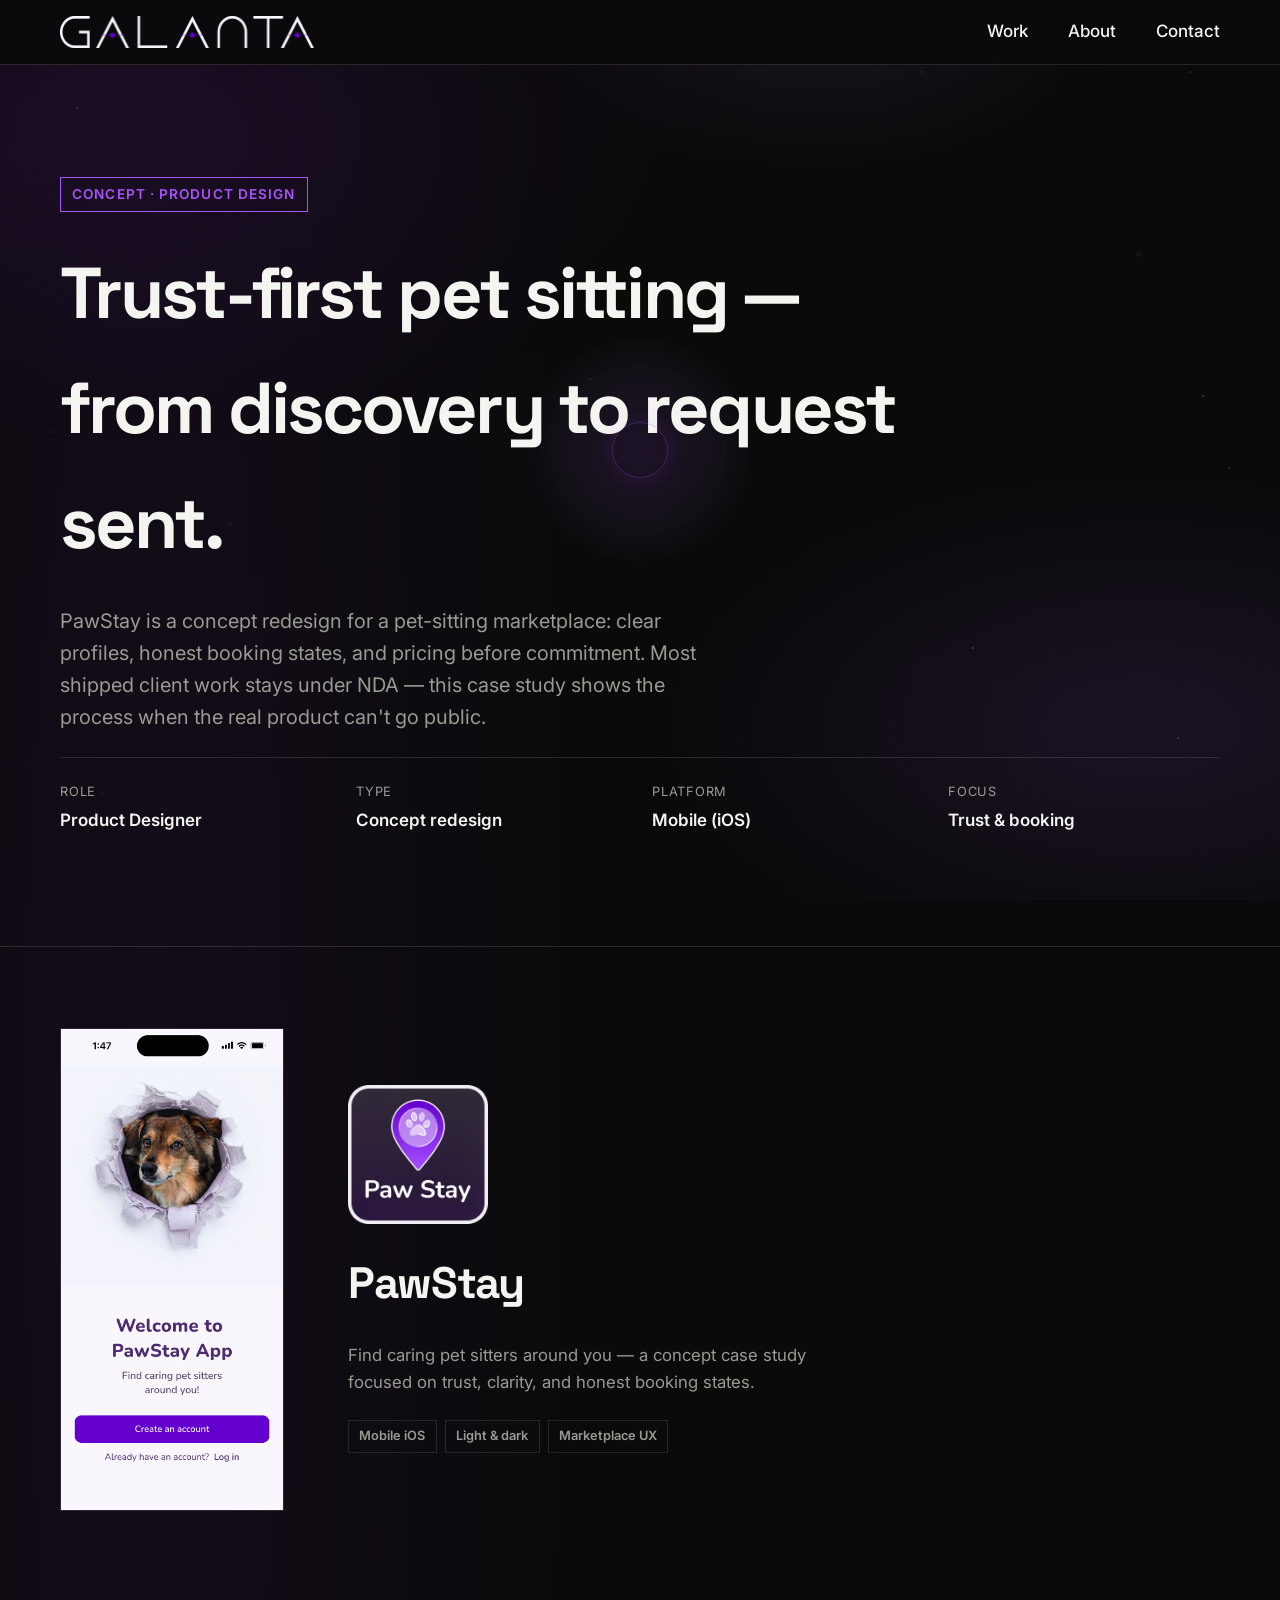
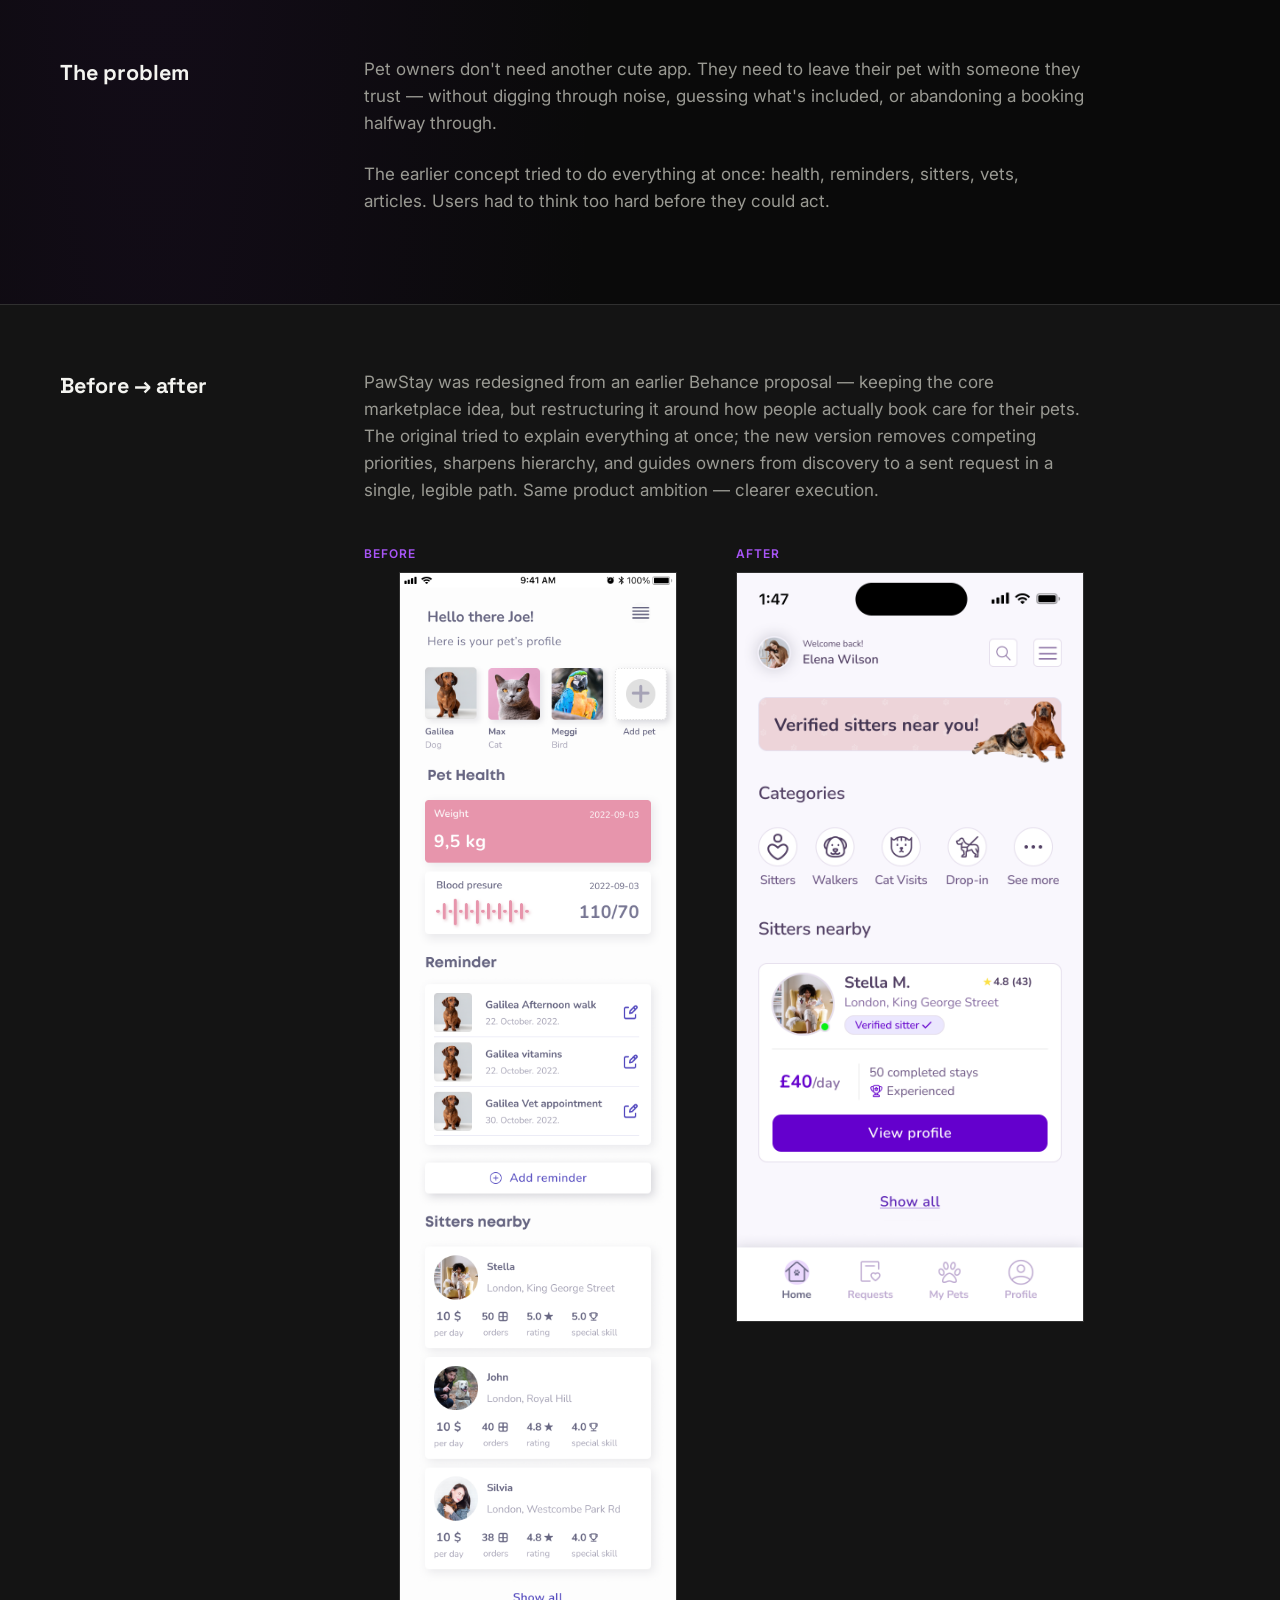
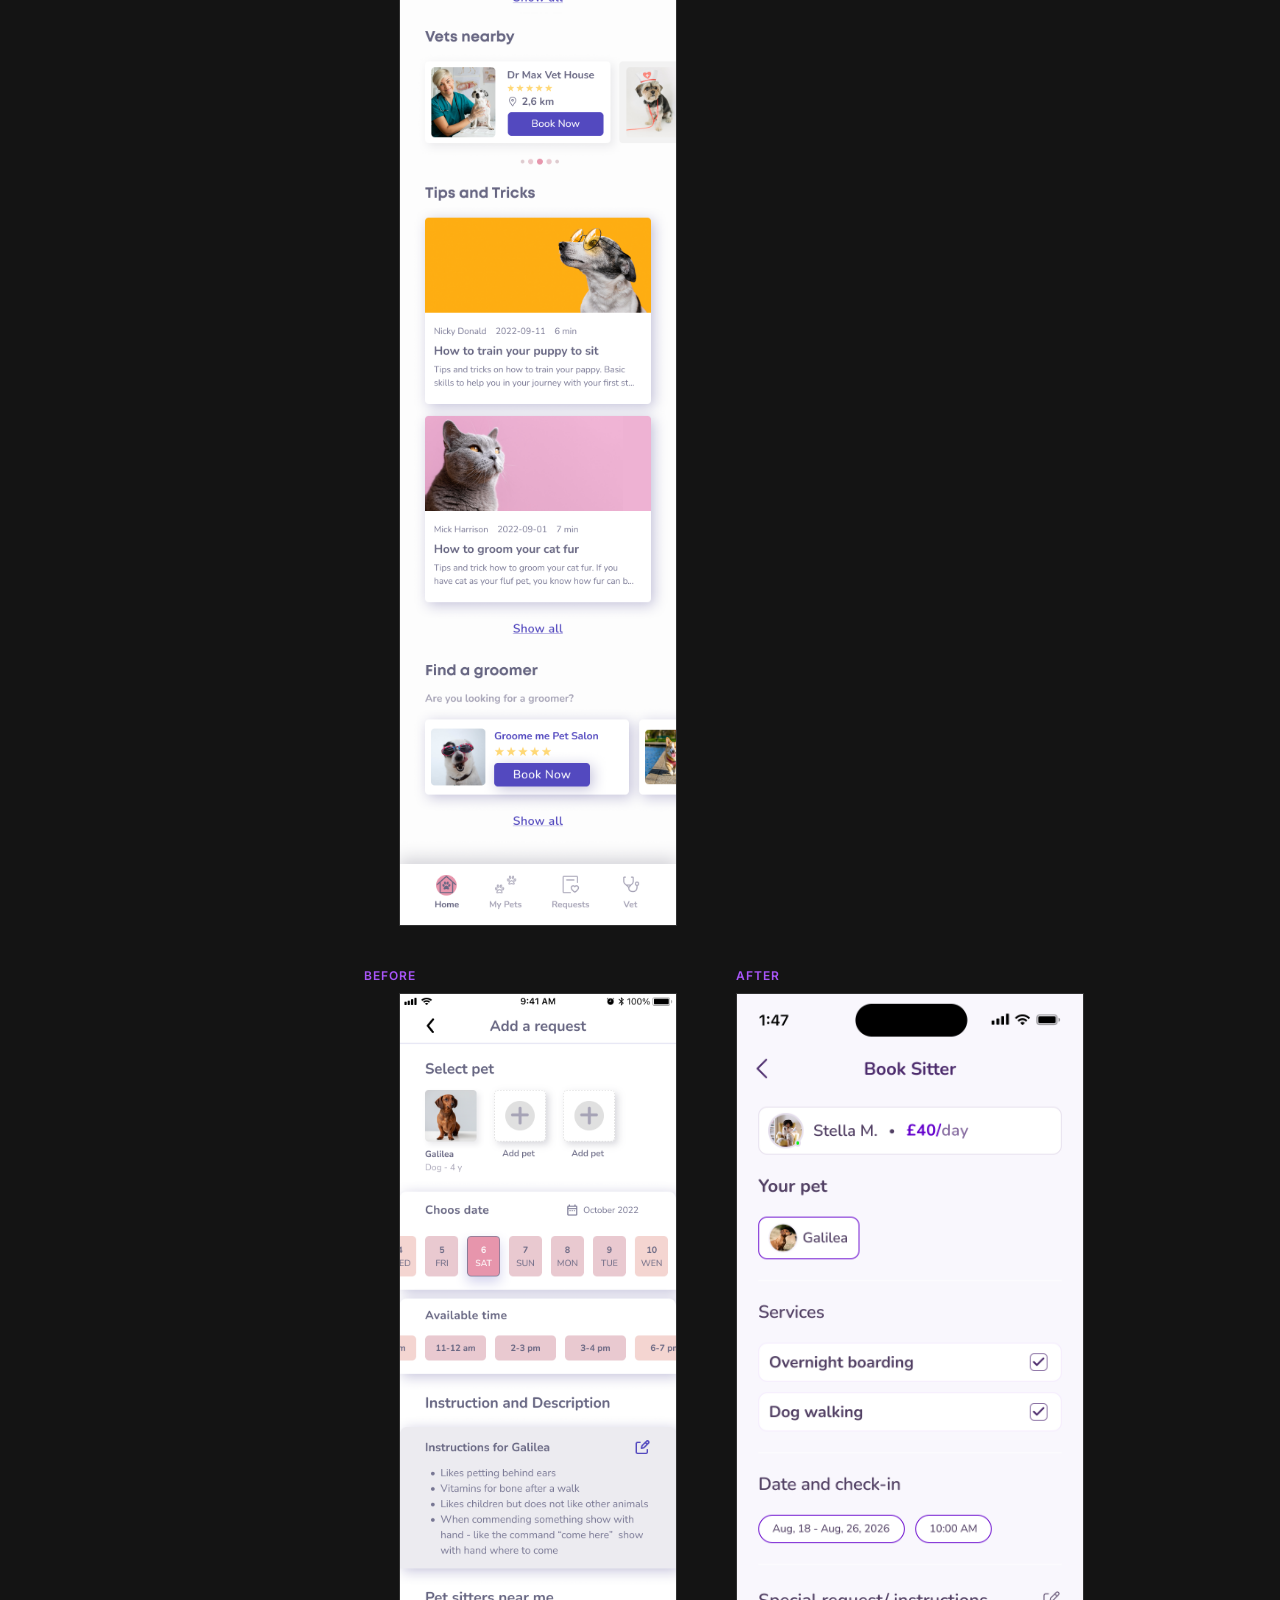
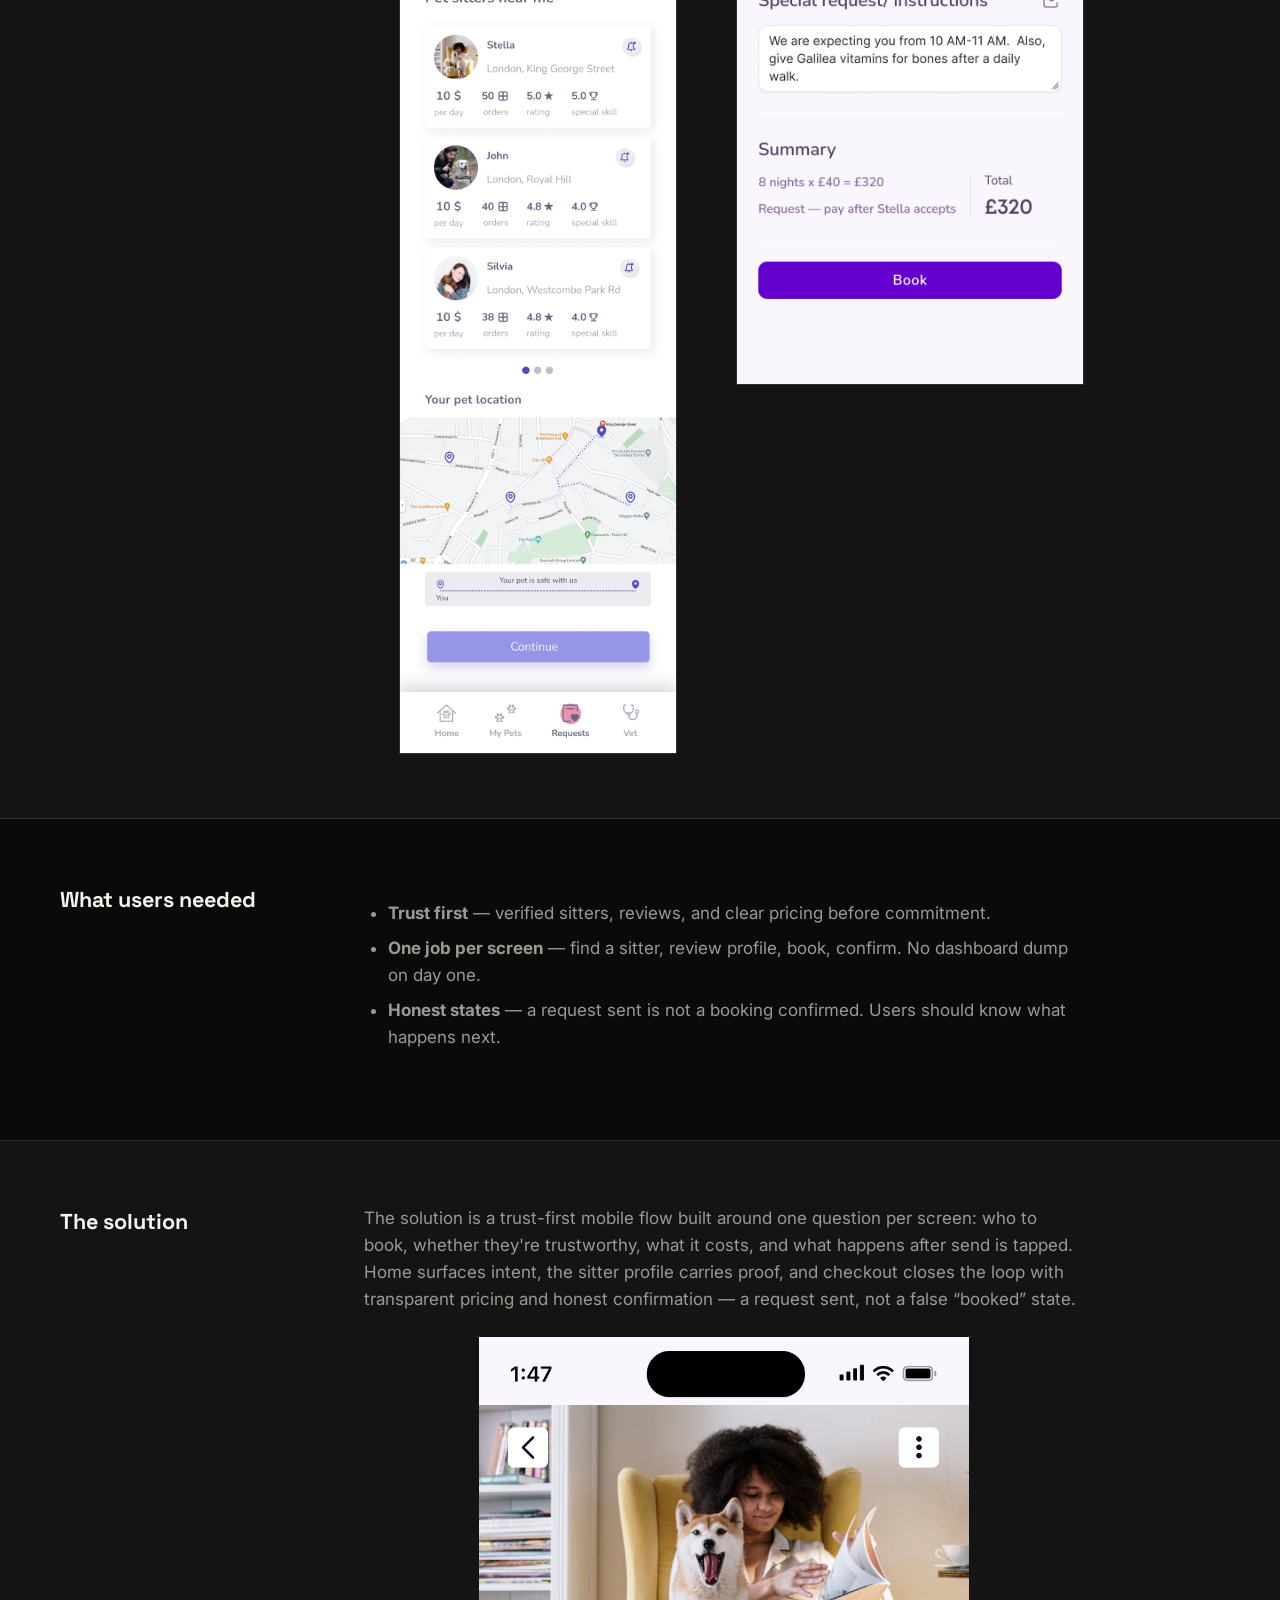
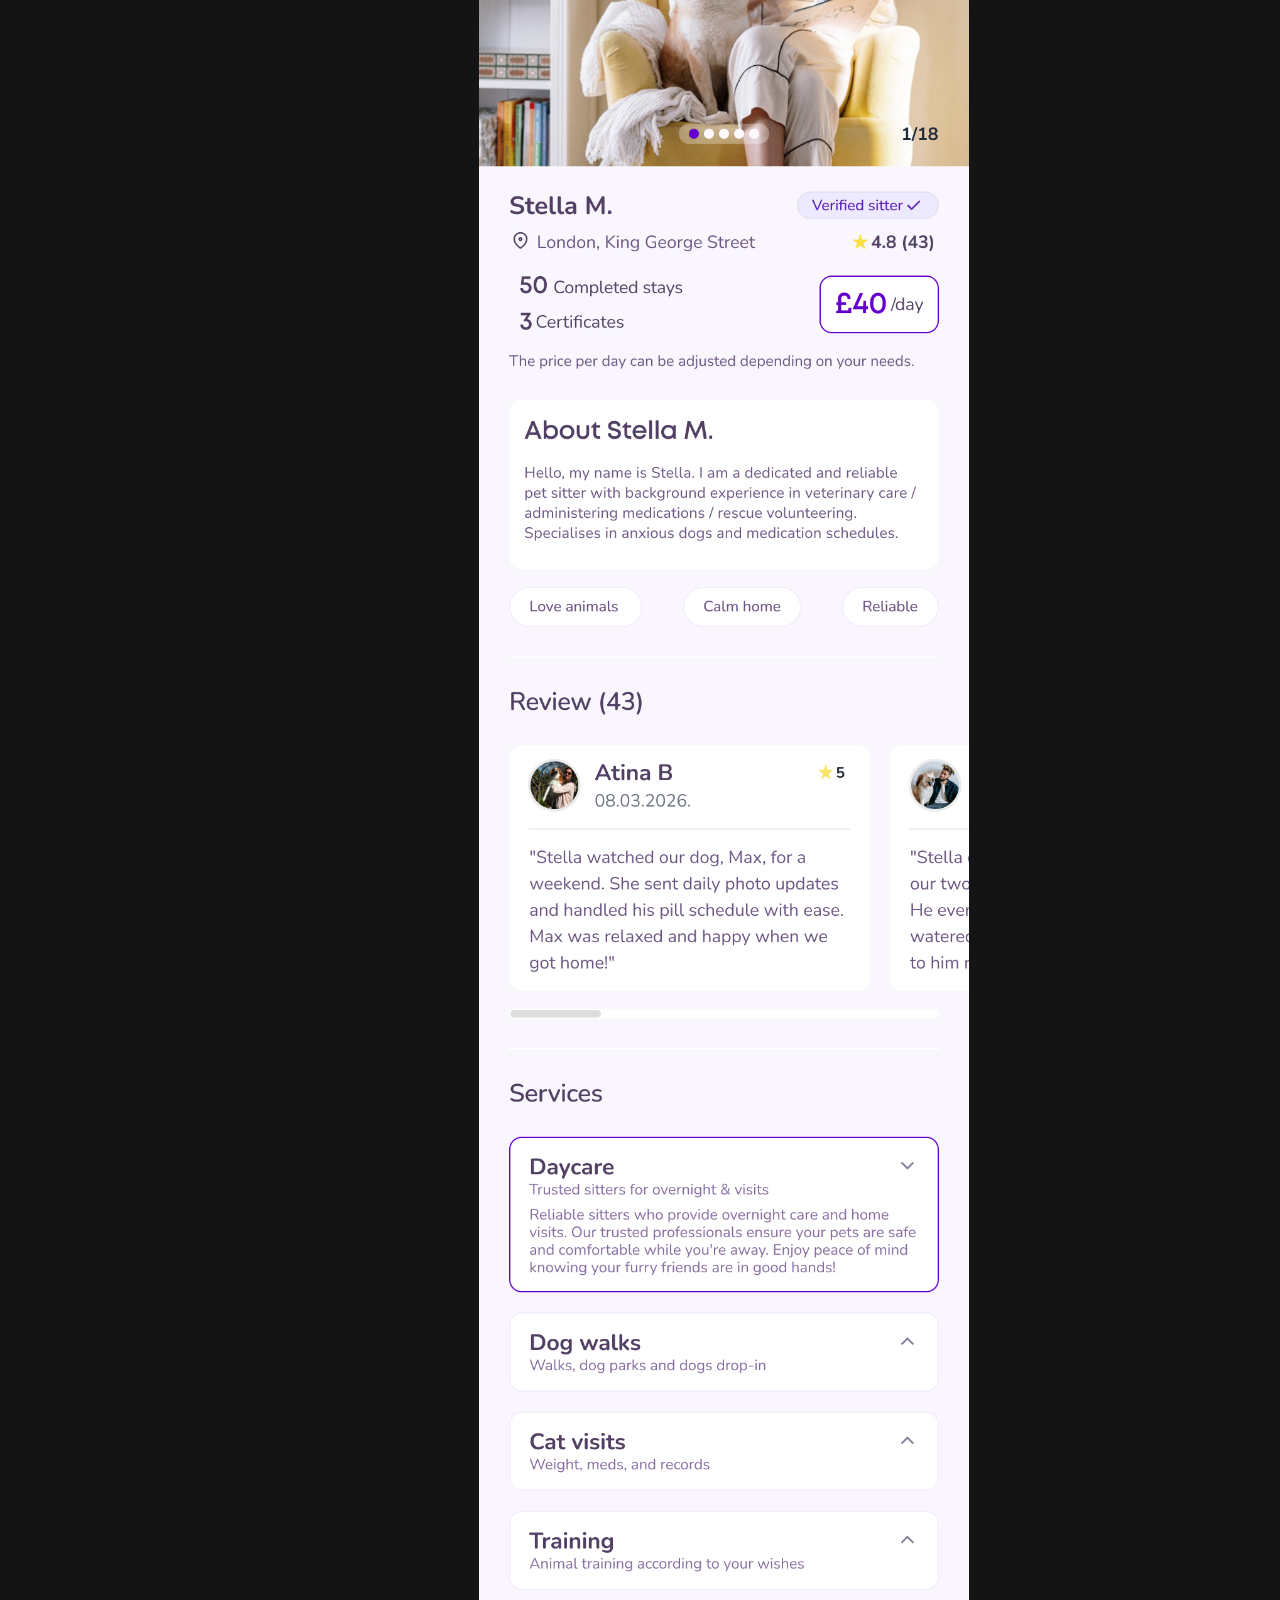
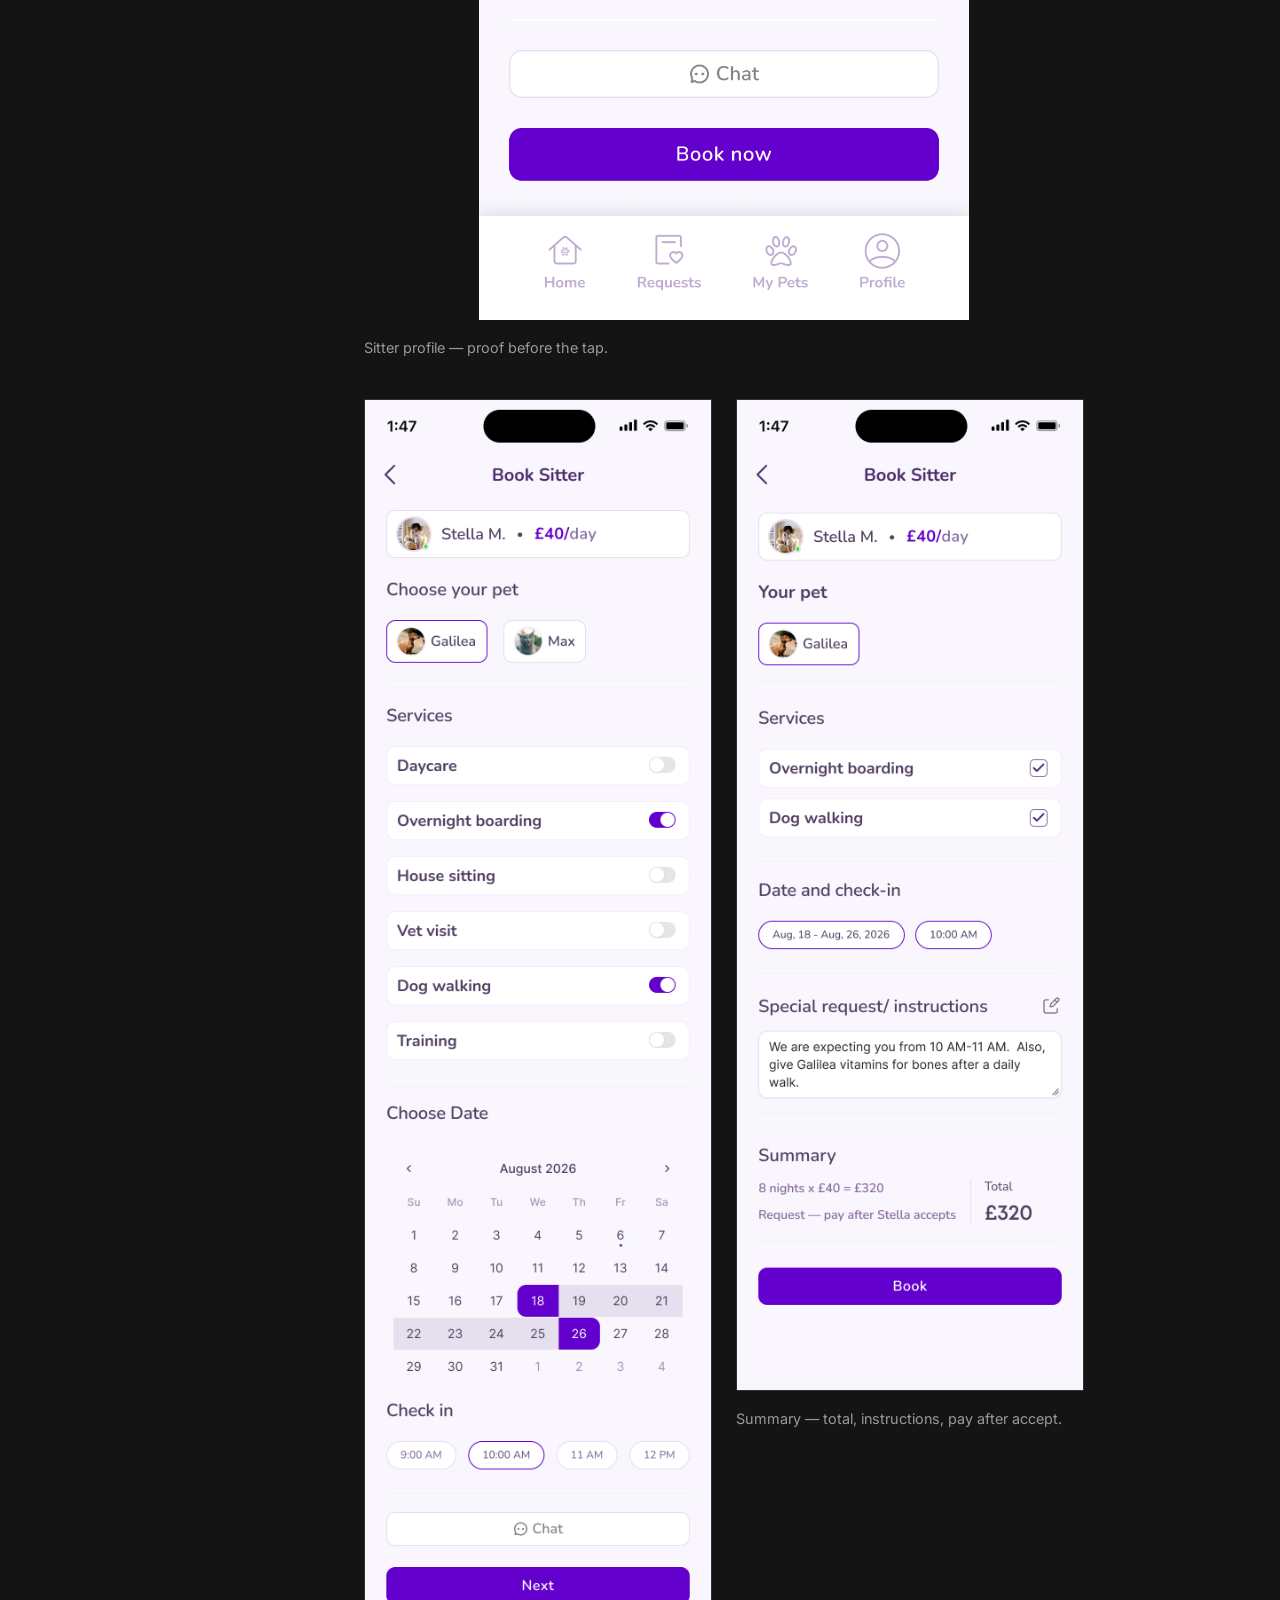
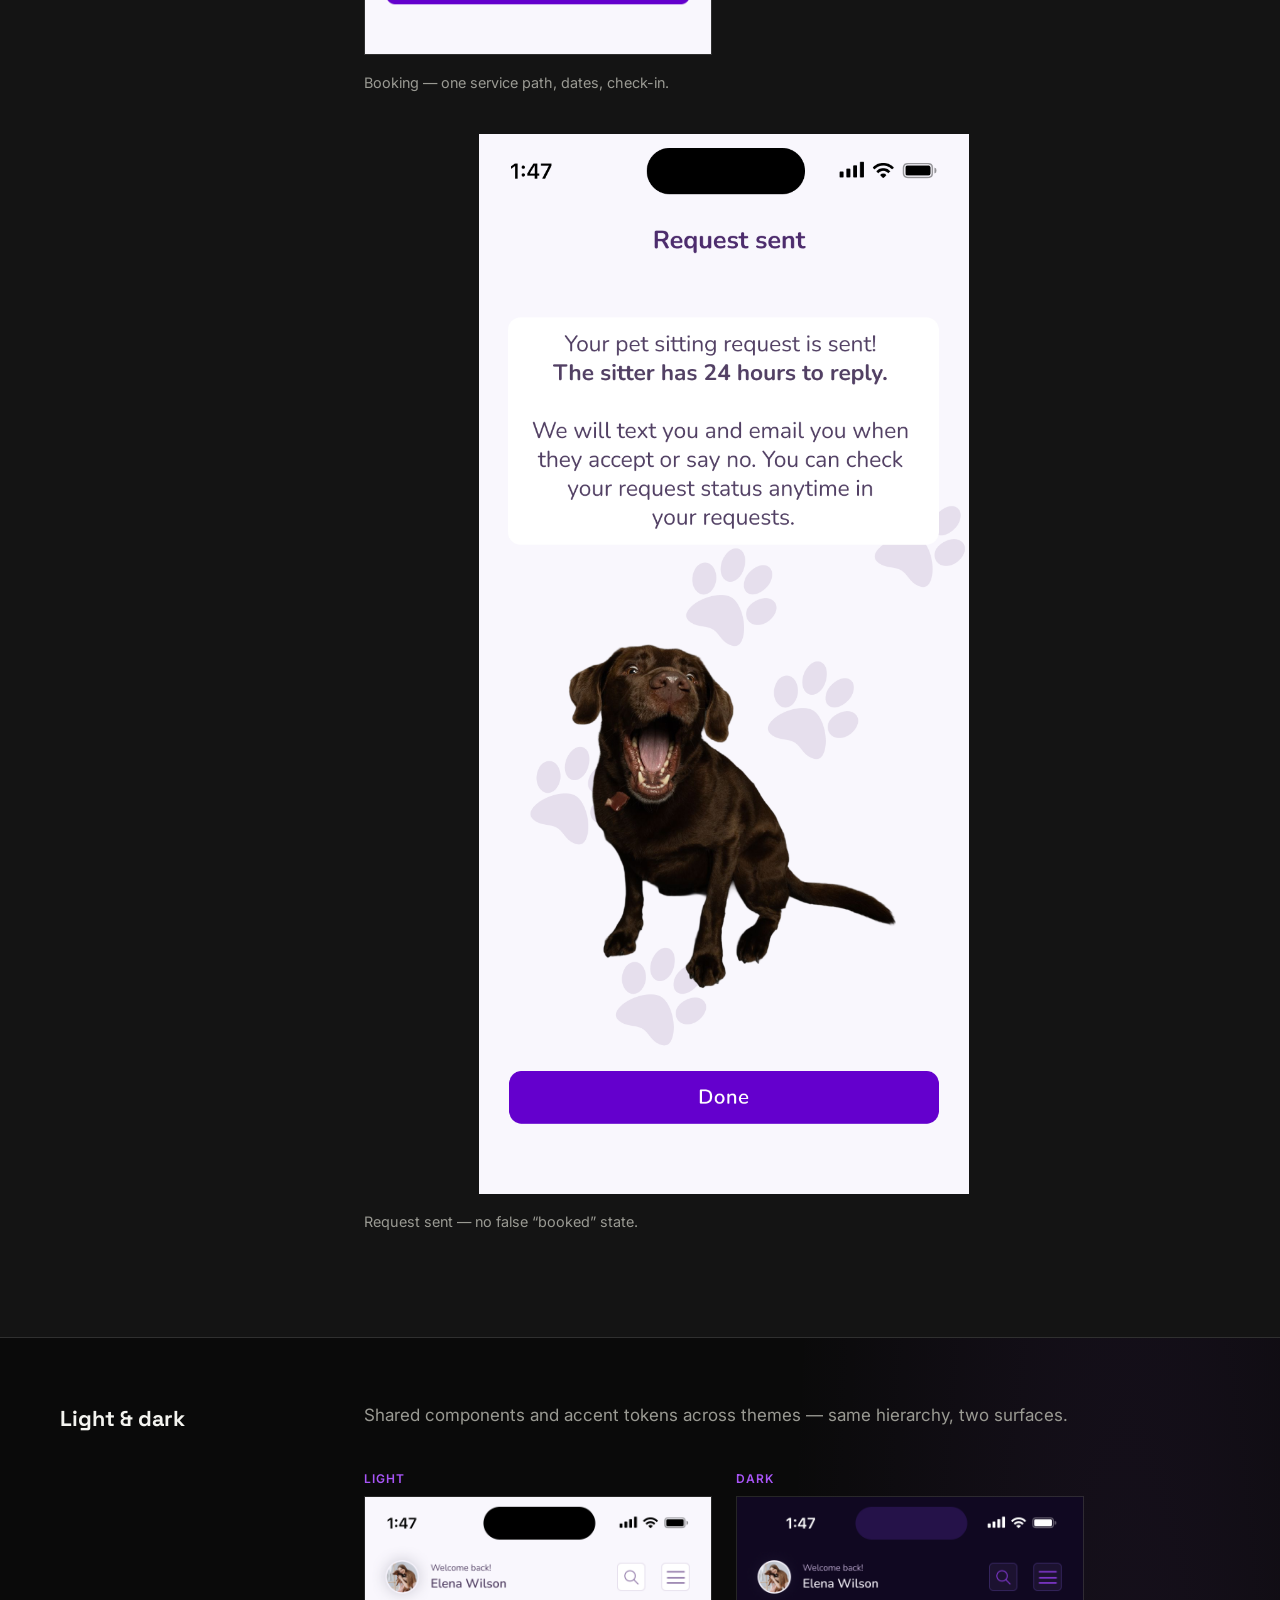
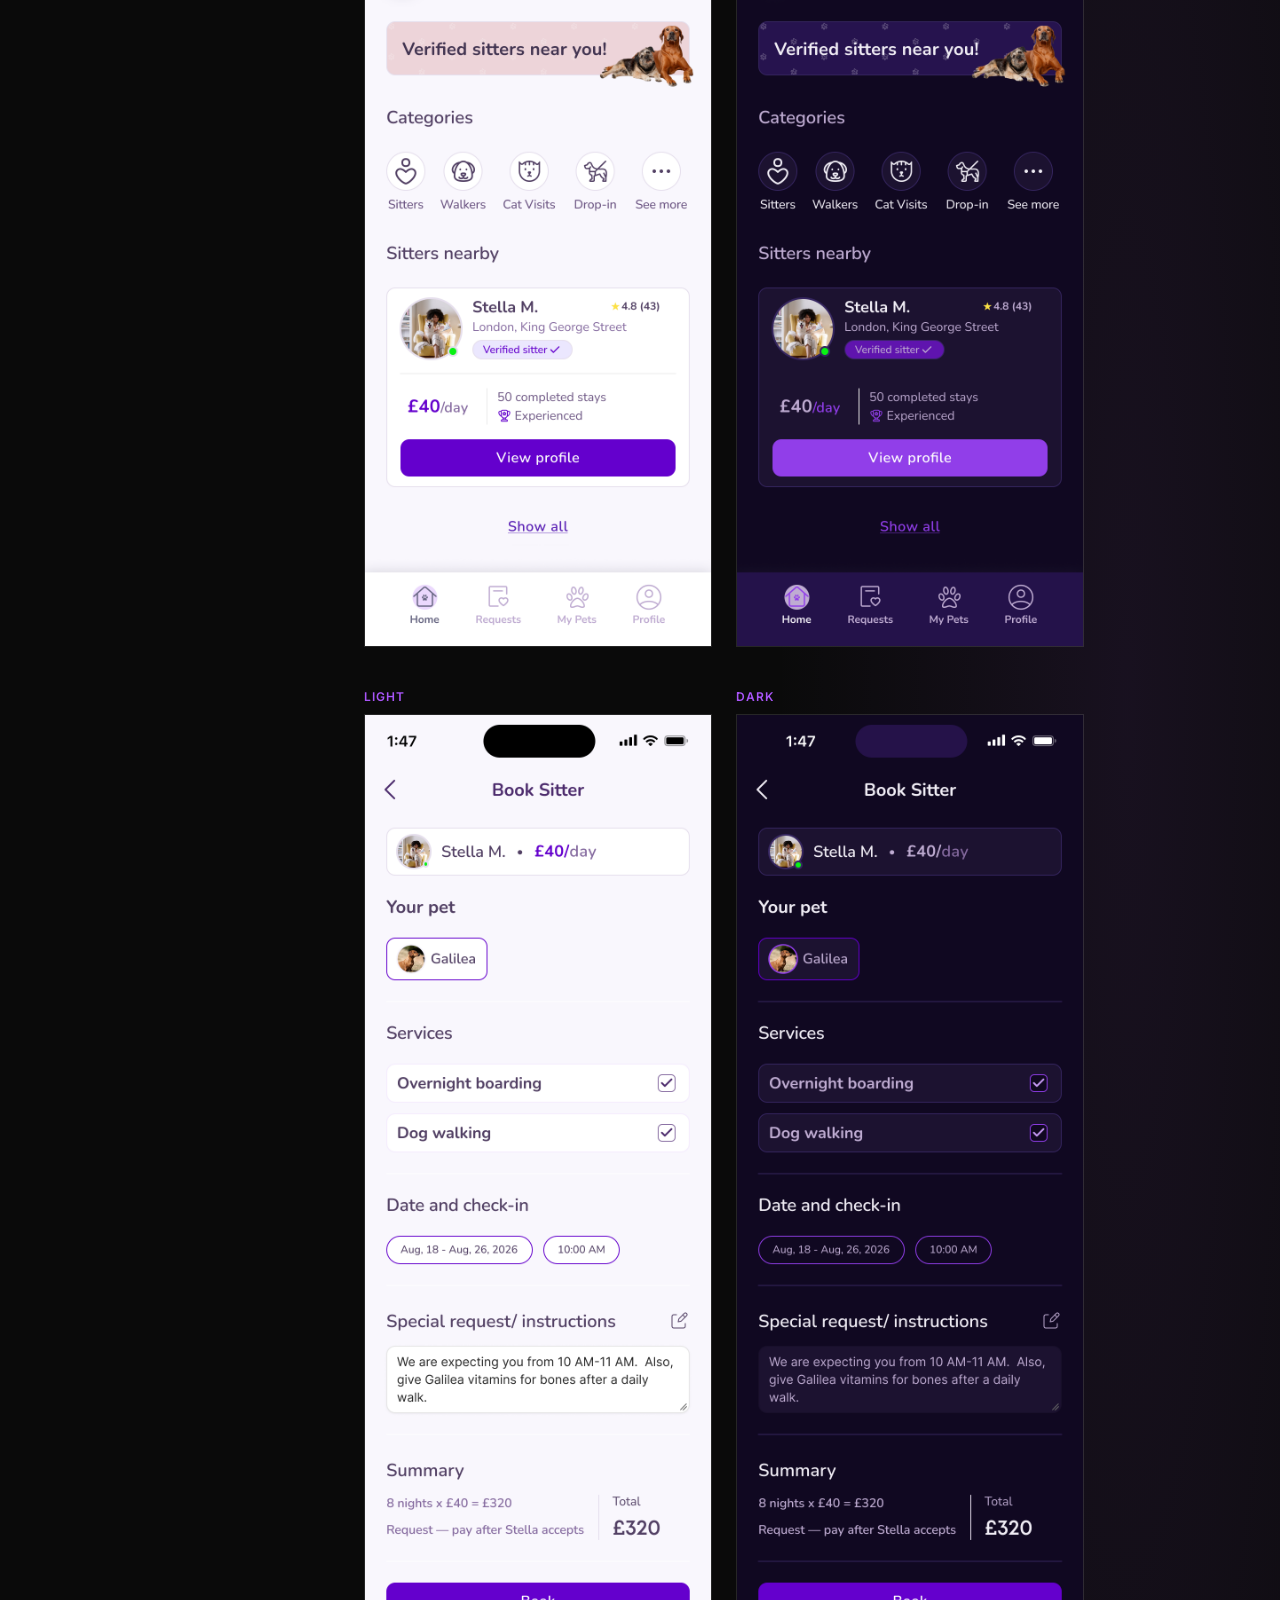
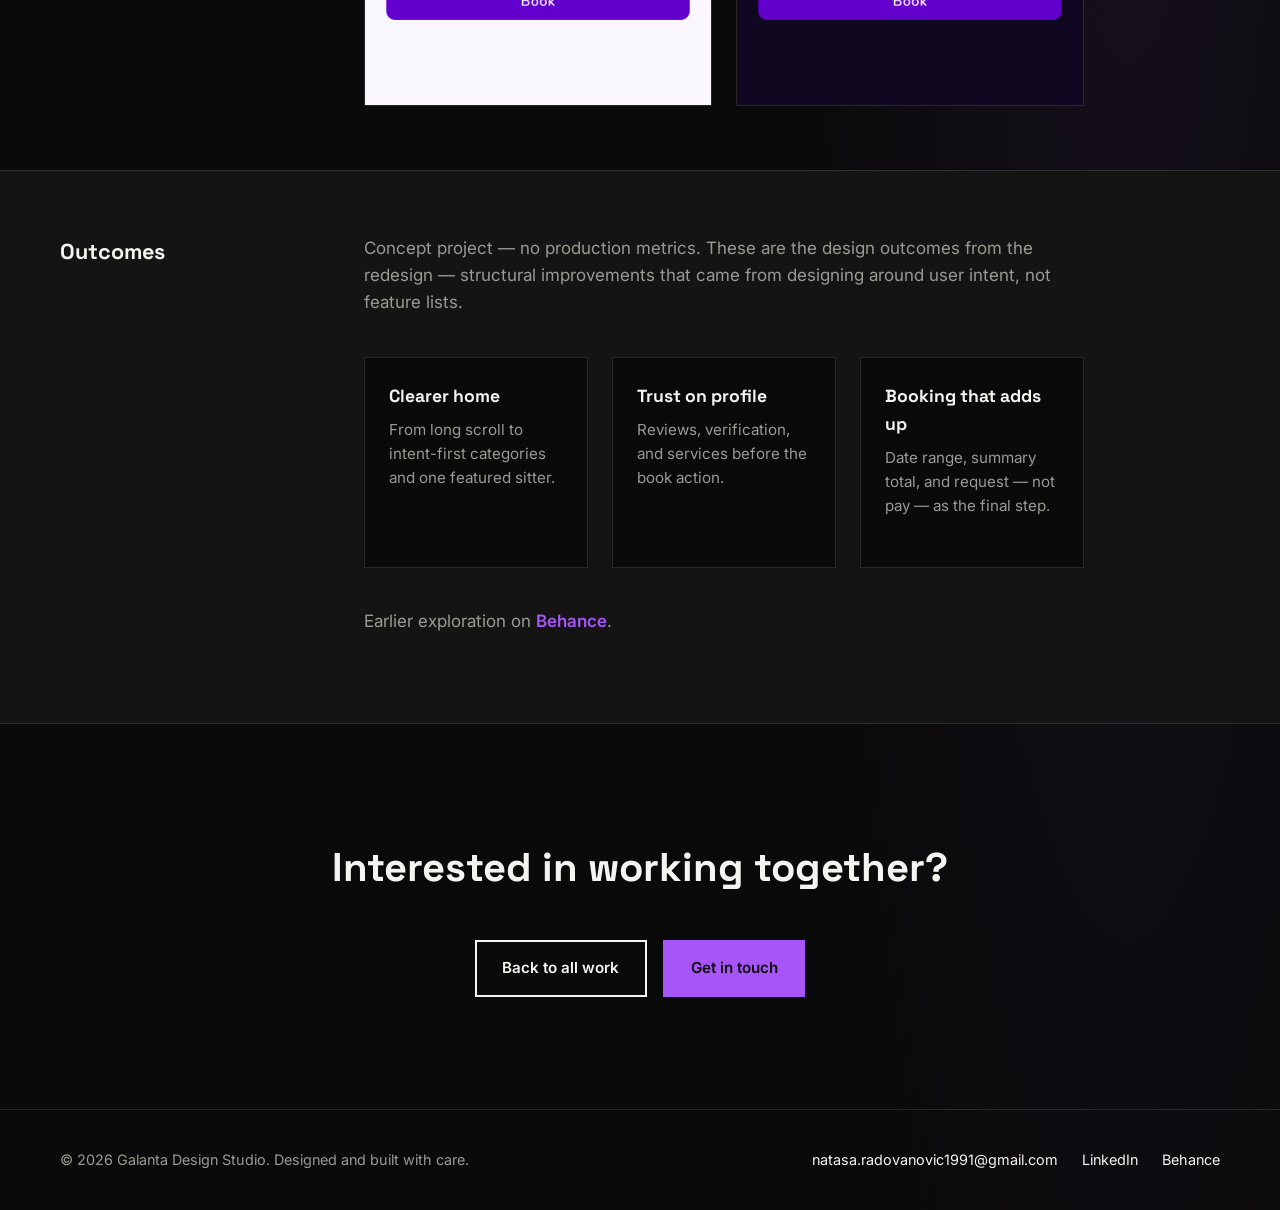
==== cases/pawstay.html @ da18c507 "Initial portfolio — Galanta Design Studio site with case studies and update guide. Co-authored-by: C" ====
<!DOCTYPE html>
<html lang="en">
<head>
  <meta charset="UTF-8">
  <meta name="viewport" content="width=device-width, initial-scale=1.0">
  <title>PawStay — Galanta Design Studio</title>
  <meta name="description" content="PawStay — concept case study for a trust-first pet sitting app. Most client work is under NDA; this project shows the design process publicly.">
  <link rel="preconnect" href="https://fonts.googleapis.com">
  <link rel="preconnect" href="https://fonts.gstatic.com" crossorigin>
  <link href="https://fonts.googleapis.com/css2?family=Inter:wght@400;500;600&family=Space+Grotesk:wght@500;700&display=swap" rel="stylesheet">
  <link rel="stylesheet" href="../assets/css/styles.css">
  <link rel="stylesheet" href="../assets/css/effects.css">
  <link rel="stylesheet" href="../assets/css/case.css?v=6">
</head>
<body>
  <a href="#main" class="skip-link">Skip to main content</a>
  <header class="site-header" data-partial="../partials/header.html"></header>
  <main id="main" class="case-page">
    <header class="case-hero">
      <div class="container">
        <span class="case-hero__tag">Concept · Product Design</span>
        <h1 class="case-hero__title">Trust-first pet sitting — from discovery to request sent.</h1>
        <p class="case-hero__summary">PawStay is a concept redesign for a pet-sitting marketplace: clear profiles, honest booking states, and pricing before commitment. Most shipped client work stays under NDA — this case study shows the process when the real product can't go public.</p>
        <div class="case-meta">
          <div>
            <span class="case-meta__label">Role</span>
            <span class="case-meta__value">Product Designer</span>
          </div>
          <div>
            <span class="case-meta__label">Type</span>
            <span class="case-meta__value">Concept redesign</span>
          </div>
          <div>
            <span class="case-meta__label">Platform</span>
            <span class="case-meta__value">Mobile (iOS)</span>
          </div>
          <div>
            <span class="case-meta__label">Focus</span>
            <span class="case-meta__value">Trust &amp; booking</span>
          </div>
        </div>
      </div>
    </header>

    <section class="case-hero-image">
      <div class="container">
        <div class="case-hero-showcase">
          <figure class="case-hero-showcase__phone">
            <img src="../assets/images/pawstay/welcome.png" alt="PawStay welcome screen with app branding" width="280" height="auto" loading="eager">
          </figure>
          <div class="case-hero-showcase__brand">
            <img class="case-hero-showcase__logo" src="../assets/images/pawstay/logo.png" alt="PawStay" width="140" height="140" loading="eager">
            <h2 class="case-hero-showcase__title">PawStay</h2>
            <p>Find caring pet sitters around you — a concept case study focused on trust, clarity, and honest booking states.</p>
            <div class="case-hero-showcase__tags">
              <span>Mobile iOS</span>
              <span>Light &amp; dark</span>
              <span>Marketplace UX</span>
            </div>
          </div>
        </div>
      </div>
    </section>

    <section class="case-section">
      <div class="container case-section__inner">
        <h2 class="case-section__title">The problem</h2>
        <div class="case-section__body">
          <p>Pet owners don't need another cute app. They need to leave their pet with someone they trust — without digging through noise, guessing what's included, or abandoning a booking halfway through.</p>
          <p>The earlier concept tried to do everything at once: health, reminders, sitters, vets, articles. Users had to think too hard before they could act.</p>
        </div>
      </div>
    </section>

    <section class="case-section case-section--alt">
      <div class="container case-section__inner">
        <h2 class="case-section__title">Before → after</h2>
        <div class="case-section__body">
          <p>PawStay was redesigned from an earlier Behance proposal — keeping the core marketplace idea, but restructuring it around how people actually book care for their pets. The original tried to explain everything at once; the new version removes competing priorities, sharpens hierarchy, and guides owners from discovery to a sent request in a single, legible path. Same product ambition — clearer execution.</p>
          <div class="case-compare">
            <div class="case-compare__col case-compare__col--before">
              <span class="case-compare__label">Before</span>
              <img src="../assets/images/pawstay/before/home.png" alt="Earlier PawStay home screen with long scroll and mixed sections" loading="lazy">
            </div>
            <div class="case-compare__col">
              <span class="case-compare__label">After</span>
              <img src="../assets/images/pawstay/home.png" alt="Redesigned PawStay home with categories and featured sitter" loading="lazy">
            </div>
          </div>
          <div class="case-compare">
            <div class="case-compare__col case-compare__col--before">
              <span class="case-compare__label">Before</span>
              <img src="../assets/images/pawstay/before/booking.png" alt="Earlier booking form with unclear structure" loading="lazy">
            </div>
            <div class="case-compare__col">
              <span class="case-compare__label">After</span>
              <img src="../assets/images/pawstay/summary.png" alt="Redesigned booking summary with pricing and clear request state" loading="lazy">
            </div>
          </div>
        </div>
      </div>
    </section>

    <section class="case-section">
      <div class="container case-section__inner">
        <h2 class="case-section__title">What users needed</h2>
        <div class="case-section__body">
          <ul>
            <li><strong>Trust first</strong> — verified sitters, reviews, and clear pricing before commitment.</li>
            <li><strong>One job per screen</strong> — find a sitter, review profile, book, confirm. No dashboard dump on day one.</li>
            <li><strong>Honest states</strong> — a request sent is not a booking confirmed. Users should know what happens next.</li>
          </ul>
        </div>
      </div>
    </section>

    <section class="case-section case-section--alt">
      <div class="container case-section__inner">
        <h2 class="case-section__title">The solution</h2>
        <div class="case-section__body">
          <p>The solution is a trust-first mobile flow built around one question per screen: who to book, whether they're trustworthy, what it costs, and what happens after send is tapped. Home surfaces intent, the sitter profile carries proof, and checkout closes the loop with transparent pricing and honest confirmation — a request sent, not a false “booked” state.</p>
          <figure class="case-figure case-figure--scale-80">
            <img src="../assets/images/pawstay/sitter-profile.png" alt="PawStay sitter profile with reviews, services, and book action" loading="lazy">
            <figcaption>Sitter profile — proof before the tap.</figcaption>
          </figure>
          <div class="case-pair">
            <figure class="case-pair__item">
              <img src="../assets/images/pawstay/booking-flow.png" alt="PawStay booking flow with pet selection, dates, and check-in" loading="lazy">
              <figcaption>Booking — one service path, dates, check-in.</figcaption>
            </figure>
            <figure class="case-pair__item">
              <img src="../assets/images/pawstay/summary.png" alt="PawStay booking summary showing total price and special instructions" loading="lazy">
              <figcaption>Summary — total, instructions, pay after accept.</figcaption>
            </figure>
          </div>
          <figure class="case-figure case-figure--scale-80">
            <img src="../assets/images/pawstay/success.png" alt="PawStay request sent confirmation screen" loading="lazy">
            <figcaption>Request sent — no false “booked” state.</figcaption>
          </figure>
        </div>
      </div>
    </section>

    <section class="case-section">
      <div class="container case-section__inner">
        <h2 class="case-section__title">Light &amp; dark</h2>
        <div class="case-section__body">
          <p>Shared components and accent tokens across themes — same hierarchy, two surfaces.</p>
          <div class="case-compare">
            <div>
              <span class="case-compare__label">Light</span>
              <img src="../assets/images/pawstay/home.png" alt="PawStay home screen light mode" loading="lazy">
            </div>
            <div>
              <span class="case-compare__label">Dark</span>
              <img src="../assets/images/pawstay/dark/home.png" alt="PawStay home screen dark mode" loading="lazy">
            </div>
          </div>
          <div class="case-compare">
            <div>
              <span class="case-compare__label">Light</span>
              <img src="../assets/images/pawstay/summary.png" alt="PawStay booking summary light mode" loading="lazy">
            </div>
            <div>
              <span class="case-compare__label">Dark</span>
              <img src="../assets/images/pawstay/dark/summary.png" alt="PawStay booking summary dark mode" loading="lazy">
            </div>
          </div>
        </div>
      </div>
    </section>

    <section class="case-section case-section--alt">
      <div class="container case-section__inner">
        <h2 class="case-section__title">Outcomes</h2>
        <div class="case-section__body">
          <p>Concept project — no production metrics. These are the design outcomes from the redesign — structural improvements that came from designing around user intent, not feature lists.</p>
          <div class="case-outcomes">
            <div class="case-outcome">
              <strong>Clearer home</strong>
              <p>From long scroll to intent-first categories and one featured sitter.</p>
            </div>
            <div class="case-outcome">
              <strong>Trust on profile</strong>
              <p>Reviews, verification, and services before the book action.</p>
            </div>
            <div class="case-outcome">
              <strong>Booking that adds up</strong>
              <p>Date range, summary total, and request — not pay — as the final step.</p>
            </div>
          </div>
          <p style="margin-top: var(--space-lg);">Earlier exploration on <a class="case-link" href="https://www.behance.net/natasaradovanovic" target="_blank" rel="noopener noreferrer">Behance</a>.</p>
        </div>
      </div>
    </section>

    <section class="case-cta">
      <div class="container">
        <h2>Interested in working together?</h2>
        <div class="case-cta__actions">
          <a href="../index.html#work" class="button button--secondary">Back to all work</a>
          <a href="../index.html#contact" class="button button--primary">Get in touch</a>
        </div>
      </div>
    </section>
  </main>
  <footer class="site-footer" data-partial="../partials/footer.html"></footer>
  <script src="../assets/js/main.js" defer></script>
</body>
</html>
---- assets/css/styles.css ----
@import url('effects.css');

:root {
  --color-bg: #0a0a0a;
  --color-surface: #141414;
  --color-text: #f4f4f0;
  --color-muted: #9a9a93;
  --color-accent: #a855f7;
  --color-accent-hover: #c084fc;
  --color-border: rgba(244, 244, 240, 0.12);
  --font-display: 'Space Grotesk', sans-serif;
  --font-body: 'Inter', system-ui, -apple-system, sans-serif;
  --radius: 0px;
  --max-width: 1160px;
  --space-xs: 0.5rem;
  --space-sm: 1rem;
  --space-md: 1.5rem;
  --space-lg: 2.5rem;
  --space-xl: 4rem;
  --space-2xl: 7rem;
}

*, *::before, *::after {
  box-sizing: border-box;
}

html {
  scroll-behavior: smooth;
}

body {
  margin: 0;
  background: var(--color-bg);
  color: var(--color-text);
  font-family: var(--font-body);
  font-size: 1.0625rem;
  line-height: 1.6;
  -webkit-font-smoothing: antialiased;
}

img {
  max-width: 100%;
  display: block;
}

a {
  color: var(--color-text);
  text-decoration: none;
}

:focus-visible {
  outline: 3px solid var(--color-accent);
  outline-offset: 2px;
}

.skip-link {
  position: absolute;
  top: -100%;
  left: var(--space-sm);
  background: var(--color-accent);
  color: var(--color-bg);
  padding: var(--space-xs) var(--space-sm);
  font-weight: 600;
  z-index: 100;
}

.skip-link:focus {
  top: var(--space-sm);
}

.container {
  width: min(100% - var(--space-lg) * 2, var(--max-width));
  margin-inline: auto;
}

.section-title {
  font-family: var(--font-display);
  font-size: clamp(2rem, 5vw, 3.25rem);
  font-weight: 700;
  margin-bottom: var(--space-md);
  letter-spacing: -0.03em;
}

.section-lead {
  max-width: 640px;
  color: var(--color-muted);
  font-size: 1.1rem;
  margin: 0 0 var(--space-xl);
}

.button {
  display: inline-flex;
  align-items: center;
  justify-content: center;
  padding: 0.9rem 1.6rem;
  font-family: var(--font-body);
  font-weight: 600;
  font-size: 0.95rem;
  border: 2px solid transparent;
  cursor: pointer;
  transition: transform 0.15s ease, background 0.2s ease, border-color 0.2s ease;
}

.button:hover {
  transform: translateY(-2px);
}

.button--primary {
  background: var(--color-accent);
  color: var(--color-bg);
  border-color: var(--color-accent);
}

.button--primary:hover {
  background: var(--color-accent-hover);
  border-color: var(--color-accent-hover);
}

.button--secondary {
  background: transparent;
  color: var(--color-text);
  border-color: var(--color-text);
}

.button--secondary:hover {
  background: var(--color-text);
  color: var(--color-bg);
}

.site-header {
  position: sticky;
  top: 0;
  z-index: 100;
  background: rgba(10, 10, 10, 0.92);
  backdrop-filter: blur(12px);
  -webkit-backdrop-filter: blur(12px);
  border-bottom: 1px solid var(--color-border);
}

.header__inner {
  display: flex;
  align-items: center;
  justify-content: space-between;
  padding-block: var(--space-sm);
}

.logo {
  display: inline-flex;
  align-items: center;
  line-height: 0;
  background: transparent;
}

.logo__image {
  display: block;
  height: auto;
  width: auto;
  max-height: 1.75rem;
  background: transparent;
}

@media (min-width: 768px) {
  .logo__image {
    max-height: 2rem;
  }
}

.main-nav {
  display: flex;
  gap: var(--space-lg);
}

.main-nav a {
  font-weight: 500;
  position: relative;
}

.main-nav a::after {
  content: '';
  position: absolute;
  bottom: -4px;
  left: 0;
  width: 0;
  height: 2px;
  background: var(--color-accent);
  transition: width 0.2s ease;
}

.main-nav a:hover::after {
  width: 100%;
}

.menu-toggle {
  display: none;
  flex-direction: column;
  gap: 6px;
  background: transparent;
  border: none;
  padding: 6px;
  cursor: pointer;
}

.menu-toggle span {
  display: block;
  width: 28px;
  height: 2px;
  background: var(--color-text);
  transition: transform 0.2s ease;
}

.mobile-menu {
  position: fixed;
  inset: 0;
  background: var(--color-bg);
  display: flex;
  align-items: center;
  justify-content: center;
  z-index: 40;
}

.mobile-menu[hidden] {
  display: none;
}

.mobile-menu nav {
  display: flex;
  flex-direction: column;
  gap: var(--space-md);
  font-family: var(--font-display);
  font-size: 2rem;
  text-align: center;
}

.hero {
  padding-block: var(--space-2xl);
  border-bottom: 1px solid var(--color-border);
}

.hero__eyebrow {
  color: var(--color-accent);
  font-weight: 600;
  text-transform: uppercase;
  letter-spacing: 0.08em;
  font-size: 0.875rem;
  margin-bottom: var(--space-md);
}

.hero__title {
  font-family: var(--font-display);
  font-size: clamp(2.75rem, 8vw, 6.5rem);
  font-weight: 700;
  line-height: 0.95;
  letter-spacing: -0.04em;
  margin: 0 0 var(--space-md);
  max-width: 900px;
}

.hero__subtitle {
  color: var(--color-muted);
  font-size: clamp(1.1rem, 2vw, 1.35rem);
  max-width: 640px;
  margin-bottom: var(--space-lg);
}

.hero__actions {
  display: flex;
  gap: var(--space-sm);
  flex-wrap: wrap;
}

.work {
  padding-block: var(--space-2xl);
}

.work__grid {
  display: grid;
  grid-template-columns: repeat(auto-fit, minmax(320px, 1fr));
  gap: var(--space-md);
}

.case-card {
  background: var(--color-surface);
  border: 1px solid var(--color-border);
  transition: transform 0.2s ease, border-color 0.2s ease;
}

.case-card:hover {
  transform: translateY(-6px);
  border-color: var(--color-accent);
}

.case-card__link {
  display: block;
}

.case-card__media {
  aspect-ratio: 4 / 3;
  overflow: hidden;
  border-bottom: 1px solid var(--color-border);
}

.case-card__media img,
.case-card__image {
  width: 100%;
  height: 100%;
  object-fit: cover;
  object-position: top center;
}

.case-card__placeholder {
  width: 100%;
  height: 100%;
  display: flex;
  align-items: center;
  justify-content: center;
  background: linear-gradient(135deg, #1a1a1a, #2a2a2a);
  color: var(--color-muted);
  font-size: 0.9rem;
}

.case-card__body {
  padding: var(--space-md);
}

.case-card__body h3 {
  font-family: var(--font-display);
  font-size: 1.5rem;
  font-weight: 700;
  margin: 0 0 var(--space-xs);
}

.case-card__body p {
  color: var(--color-muted);
  margin: 0 0 var(--space-sm);
}

.case-card__tag {
  display: inline-block;
  font-size: 0.8rem;
  font-weight: 600;
  text-transform: uppercase;
  letter-spacing: 0.06em;
  color: var(--color-accent);
  border: 1px solid var(--color-accent);
  padding: 0.25rem 0.5rem;
}

.case-card--external .case-card__body h3::after {
  content: " ↗";
  font-size: 0.75em;
  color: var(--color-muted);
}

.about {
  padding-block: var(--space-2xl);
  background: var(--color-surface);
  border-block: 1px solid var(--color-border);
}

.about__layout {
  display: grid;
  grid-template-columns: 280px 1fr;
  gap: var(--space-xl);
  align-items: start;
}

.about__visual {
  position: sticky;
  top: 100px;
}

.about__logo {
  display: block;
  width: 100%;
  height: auto;
  background: transparent;
}

.about__placeholder {
  width: 100%;
  aspect-ratio: 1 / 1;
  display: flex;
  align-items: center;
  justify-content: center;
  background: linear-gradient(135deg, #1a1a1a, #2a2a2a);
  color: var(--color-muted);
  font-size: 0.9rem;
  border: 1px solid var(--color-border);
}

.about__text .lead {
  font-size: 1.25rem;
  color: var(--color-text);
  margin-bottom: var(--space-md);
}

.about__tools {
  display: flex;
  flex-wrap: wrap;
  gap: var(--space-xs);
  list-style: none;
  padding: 0;
  margin: 0;
}

.about__tag-groups {
  display: flex;
  flex-direction: column;
  gap: var(--space-md);
  margin: var(--space-lg) 0;
}

.about__tag-label {
  font-size: 0.75rem;
  text-transform: uppercase;
  letter-spacing: 0.1em;
  color: var(--color-muted);
  margin-bottom: var(--space-xs);
}

.about__tools li {
  background: var(--color-bg);
  border: 1px solid var(--color-border);
  padding: 0.35rem 0.7rem;
  font-size: 0.85rem;
  color: var(--color-muted);
}

.contact {
  padding-block: var(--space-2xl);
  text-align: center;
}

.contact__text {
  color: var(--color-muted);
  font-size: 1.2rem;
  max-width: 540px;
  margin: 0 auto var(--space-md);
}

.contact__email {
  display: inline-block;
  font-family: var(--font-display);
  font-size: clamp(1.5rem, 4vw, 2.5rem);
  font-weight: 700;
  color: var(--color-accent);
  margin-bottom: var(--space-lg);
}

.contact__email:hover {
  color: var(--color-accent-hover);
}

.contact__socials {
  display: flex;
  justify-content: center;
  gap: var(--space-md);
}

.contact__socials a {
  font-weight: 500;
  color: var(--color-muted);
}

.contact__socials a:hover {
  color: var(--color-text);
}

.site-footer {
  border-top: 1px solid var(--color-border);
  padding-block: var(--space-md);
}

.footer__inner {
  display: flex;
  justify-content: space-between;
  align-items: center;
  gap: var(--space-md);
  font-size: 0.9rem;
  color: var(--color-muted);
}

.footer__links {
  display: flex;
  flex-wrap: wrap;
  gap: var(--space-md);
}

.footer__inner a:hover {
  color: var(--color-text);
}

@media (max-width: 780px) {
  .main-nav {
    display: none;
  }

  .menu-toggle {
    display: flex;
  }

  .about__layout {
    grid-template-columns: 1fr;
  }

  .about__visual {
    position: static;
    max-width: 240px;
  }

  .hero__actions {
    flex-direction: column;
  }

  .button {
    width: 100%;
  }

  .footer__inner {
    flex-direction: column;
    gap: var(--space-xs);
    text-align: center;
  }
}

@media (prefers-reduced-motion: reduce) {
  html {
    scroll-behavior: auto;
  }

  *, *::before, *::after {
    animation-duration: 0.01ms !important;
    transition-duration: 0.01ms !important;
  }
}
---- assets/css/effects.css ----
/* Galaxy atmosphere + cursor reveal — subtle size, brand purple */

:root {
  --galaxy-ring: rgba(168, 85, 247, 0.28);
  --galaxy-ring-active: rgba(192, 132, 252, 0.4);
}

body.is-galaxy-active {
  background:
    radial-gradient(ellipse 70% 45% at 12% 8%, rgba(88, 28, 135, 0.12), transparent 50%),
    radial-gradient(ellipse 55% 40% at 88% 85%, rgba(168, 85, 247, 0.09), transparent 50%),
    var(--color-bg);
}

body.galaxy-paused .galaxy-field,
body.galaxy-paused .cursor-ring {
  opacity: 0;
  transition: opacity 0.2s ease;
}

.site-header {
  position: sticky;
  top: 0;
  z-index: 100;
}

main,
.site-footer {
  position: relative;
  z-index: 1;
}

.galaxy-field {
  position: fixed;
  inset: 0;
  pointer-events: none;
  z-index: 0;
  overflow: hidden;
  transition: opacity 0.2s ease;
}

.galaxy-field__nebula {
  position: absolute;
  inset: -20%;
  background:
    radial-gradient(ellipse 50% 35% at 20% 25%, rgba(88, 28, 135, 0.15), transparent 70%),
    radial-gradient(ellipse 40% 30% at 78% 72%, rgba(168, 85, 247, 0.11), transparent 72%),
    radial-gradient(ellipse 25% 20% at 60% 15%, rgba(192, 132, 252, 0.09), transparent 68%);
  will-change: transform;
}

.galaxy-field__dust {
  position: absolute;
  inset: 0;
  opacity: 0.09;
  background-image:
    radial-gradient(1px 1px at 12% 18%, rgba(255, 255, 255, 0.65), transparent),
    radial-gradient(1px 1px at 28% 72%, rgba(192, 132, 252, 0.55), transparent),
    radial-gradient(1px 1px at 44% 34%, rgba(168, 85, 247, 0.5), transparent),
    radial-gradient(1px 1px at 58% 82%, rgba(255, 255, 255, 0.45), transparent),
    radial-gradient(1px 1px at 71% 24%, rgba(192, 132, 252, 0.55), transparent),
    radial-gradient(1px 1px at 86% 58%, rgba(168, 85, 247, 0.45), transparent);
}

.galaxy-field__ambient {
  position: absolute;
  inset: 0;
  pointer-events: none;
}

.galaxy-ambient {
  position: absolute;
  pointer-events: none;
  transform: translate(-50%, -50%);
  opacity: 0.2;
  transition: opacity 0.35s ease, transform 0.35s ease, filter 0.35s ease;
}

.galaxy-ambient--star {
  width: 2px;
  height: 2px;
  border-radius: 50%;
  background: rgba(255, 255, 255, 0.8);
  box-shadow: 0 0 5px rgba(192, 132, 252, 0.35);
}

.galaxy-ambient--triangle {
  width: 0;
  height: 0;
  border-left: 3px solid transparent;
  border-right: 3px solid transparent;
  border-bottom: 5px solid rgba(168, 85, 247, 0.35);
}

.galaxy-ambient--dot {
  width: 3px;
  height: 3px;
  border-radius: 50%;
  background: rgba(192, 132, 252, 0.5);
  box-shadow: 0 0 6px rgba(168, 85, 247, 0.3);
}

.galaxy-ambient.is-near {
  opacity: 0.75;
  transform: translate(-50%, -50%) scale(1.5);
  filter: drop-shadow(0 0 6px rgba(168, 85, 247, 0.5));
}

.galaxy-field__spotlight {
  position: absolute;
  inset: 0;
  pointer-events: none;
}

.galaxy-field__reveal {
  position: absolute;
  inset: 0;
}

.galaxy-field__objects {
  position: absolute;
  inset: 0;
}

.galaxy-field__anchors {
  position: absolute;
  inset: 0;
  pointer-events: none;
}

.galaxy-object {
  position: absolute;
  pointer-events: none;
  opacity: 0.4;
}

.galaxy-object--star {
  width: 2px;
  height: 2px;
  border-radius: 50%;
  background: rgba(255, 255, 255, 0.8);
  box-shadow: 0 0 5px rgba(192, 132, 252, 0.45);
}

.galaxy-object--star-accent {
  width: 2px;
  height: 2px;
  box-shadow: 0 0 6px rgba(168, 85, 247, 0.5);
}

.galaxy-object--triangle {
  width: 0;
  height: 0;
  border-left: 4px solid transparent;
  border-right: 4px solid transparent;
  border-bottom: 7px solid rgba(168, 85, 247, 0.18);
  opacity: 0.3;
}

.galaxy-object--triangle::after {
  content: '';
  position: absolute;
  top: 2px;
  left: -1px;
  width: 2px;
  height: 2px;
  border-radius: 50%;
  background: rgba(192, 132, 252, 0.4);
}

.galaxy-object--line {
  height: 1px;
  transform-origin: left center;
  background: linear-gradient(90deg, rgba(168, 85, 247, 0.18), transparent);
  opacity: 0.3;
}

.galaxy-anchor {
  position: absolute;
  transform: translate(-50%, -50%);
  width: 28px;
  height: 28px;
  padding: 0;
  border: none;
  background: transparent;
  cursor: default;
  pointer-events: auto;
  opacity: 0.22;
  transition: opacity 0.35s ease, transform 0.35s ease, filter 0.35s ease;
}

.galaxy-anchor::after {
  content: '';
  position: absolute;
  top: 50%;
  left: 50%;
  width: 18px;
  height: 18px;
  transform: translate(-50%, -50%) scale(0.5);
  border-radius: 50%;
  background: radial-gradient(circle, rgba(192, 132, 252, 0.22) 0%, transparent 72%);
  opacity: 0;
  transition: opacity 0.4s ease, transform 0.4s ease;
  pointer-events: none;
}

.galaxy-anchor::before {
  content: '';
  position: absolute;
  top: 50%;
  left: 50%;
  transform: translate(-50%, -50%);
}

.galaxy-anchor--star::before {
  width: 2px;
  height: 2px;
  border-radius: 50%;
  background: #fff;
  box-shadow: 0 0 6px rgba(192, 132, 252, 0.45);
}

.galaxy-anchor--triangle::before {
  width: 0;
  height: 0;
  border-left: 4px solid transparent;
  border-right: 4px solid transparent;
  border-bottom: 7px solid rgba(168, 85, 247, 0.4);
  background: transparent;
  box-shadow: none;
  transform: translate(-50%, -40%);
}

.galaxy-anchor:hover,
.galaxy-anchor.is-near {
  opacity: 0.9;
  transform: translate(-50%, -50%) scale(1.4);
  filter: drop-shadow(0 0 10px rgba(168, 85, 247, 0.6));
}

.galaxy-anchor:hover::after,
.galaxy-anchor.is-near::after {
  opacity: 1;
  transform: translate(-50%, -50%) scale(1);
}

.galaxy-anchor--star:hover::before,
.galaxy-anchor--star.is-near::before {
  box-shadow:
    0 0 8px rgba(192, 132, 252, 0.7),
    0 0 14px rgba(168, 85, 247, 0.35);
}

.galaxy-anchor--triangle:hover::before,
.galaxy-anchor--triangle.is-near::before {
  border-bottom-color: rgba(192, 132, 252, 0.75);
}

.cursor-ring {
  position: fixed;
  top: 0;
  left: 0;
  width: 56px;
  height: 56px;
  border: 1px solid var(--galaxy-ring);
  border-radius: 50%;
  pointer-events: none;
  z-index: 9999;
  will-change: transform, opacity;
  transition: width 0.3s ease, height 0.3s ease, border-color 0.3s ease, opacity 0.2s ease;
  box-shadow: 0 0 20px rgba(168, 85, 247, 0.12);
}

.cursor-ring--active {
  width: 68px;
  height: 68px;
  border-color: var(--galaxy-ring-active);
  box-shadow: 0 0 28px rgba(168, 85, 247, 0.18);
}

@media (max-width: 768px) {
  .cursor-ring {
    display: none;
  }

  .galaxy-field__anchors {
    display: none;
  }
}
---- assets/css/case.css ----
.case-page {
  padding-top: 0;
}

.case-hero {
  padding-block: var(--space-2xl);
  border-bottom: 1px solid var(--color-border);
}

.case-hero__tag {
  display: inline-block;
  font-size: 0.85rem;
  font-weight: 600;
  text-transform: uppercase;
  letter-spacing: 0.08em;
  color: var(--color-accent);
  border: 1px solid var(--color-accent);
  padding: 0.35rem 0.7rem;
  margin-bottom: var(--space-md);
}

.case-hero__title {
  font-family: var(--font-display);
  font-size: clamp(2.5rem, 6vw, 4.5rem);
  font-weight: 700;
  letter-spacing: -0.04em;
  margin: 0 0 var(--space-md);
  max-width: 900px;
}

.case-hero__summary {
  color: var(--color-muted);
  font-size: 1.25rem;
  max-width: 640px;
  margin-bottom: var(--space-md);
}

.case-context {
  max-width: 720px;
  margin-bottom: var(--space-xl);
  padding: var(--space-md) var(--space-lg);
  border-left: 3px solid var(--color-accent);
  background: rgba(168, 85, 247, 0.06);
  color: var(--color-muted);
  font-size: 1rem;
  line-height: 1.65;
}

.case-meta {
  display: grid;
  grid-template-columns: repeat(auto-fit, minmax(140px, 1fr));
  gap: var(--space-md);
  border-top: 1px solid var(--color-border);
  padding-top: var(--space-md);
}

.case-meta__label {
  display: block;
  font-size: 0.8rem;
  text-transform: uppercase;
  letter-spacing: 0.06em;
  color: var(--color-muted);
  margin-bottom: 0.25rem;
}

.case-meta__value {
  font-weight: 600;
}

.case-hero-image {
  padding-block: var(--space-xl);
}

.case-hero-showcase {
  display: grid;
  grid-template-columns: minmax(200px, 224px) 1fr;
  gap: var(--space-xl);
  align-items: center;
}

.case-hero-showcase__phone {
  max-width: 224px;
  margin-inline: auto;
}

.case-hero-showcase__phone img {
  width: 100%;
  height: auto;
  display: block;
  border: 1px solid var(--color-border);
}

.case-hero-showcase__brand {
  display: flex;
  flex-direction: column;
  gap: var(--space-md);
}

.case-hero-showcase__logo {
  width: 140px;
  height: auto;
  border-radius: 16px;
  display: block;
  object-fit: contain;
}

.case-hero-showcase__title {
  font-family: var(--font-display);
  font-size: clamp(2rem, 4vw, 2.75rem);
  font-weight: 700;
  letter-spacing: -0.03em;
  margin: 0;
}

.case-hero-showcase__brand p {
  margin: 0;
  color: var(--color-muted);
  font-size: 1.05rem;
  max-width: 480px;
}

.case-hero-showcase__tags {
  display: flex;
  flex-wrap: wrap;
  gap: var(--space-xs);
}

.case-hero-showcase__tags span {
  font-size: 0.8rem;
  font-weight: 600;
  color: var(--color-muted);
  border: 1px solid var(--color-border);
  padding: 0.35rem 0.65rem;
}

.case-figure {
  margin: 0 0 var(--space-lg);
}

.case-figure--after-compare {
  margin-top: var(--space-xl);
}

.case-figure img {
  width: 100%;
  height: auto;
  display: block;
  border: 1px solid var(--color-border);
}

.case-figure--scale-80 img {
  width: 68%;
  margin-inline: auto;
  border: none;
}

.case-pair {
  display: grid;
  grid-template-columns: repeat(2, 1fr);
  gap: var(--space-md);
  margin-bottom: var(--space-lg);
}

.case-pair__item {
  margin: 0;
}

.case-pair__item img {
  width: 100%;
  height: auto;
  display: block;
  border: 1px solid var(--color-border);
}

.case-pair__item figcaption {
  margin-top: var(--space-sm);
  font-size: 0.9rem;
  color: var(--color-muted);
}

.case-pair--compact {
  max-width: 880px;
  margin-inline: auto;
  grid-template-columns: 1.4fr 0.6fr;
  align-items: center;
}

.case-pair--compact .case-pair__item--logo img {
  width: 100%;
  max-width: 160px;
  margin-inline: auto;
  display: block;
}

.case-page-block {
  margin-bottom: var(--space-xl);
}

.case-page-block__title {
  font-family: var(--font-display);
  font-size: 1.2rem;
  font-weight: 600;
  margin: var(--space-xl) 0 var(--space-sm);
}

.case-page-block__lead {
  margin: 0 0 var(--space-md);
  color: var(--color-muted);
  max-width: 62ch;
}

.case-gallery {
  display: grid;
  grid-template-columns: repeat(2, minmax(0, 1fr));
  gap: var(--space-md);
  margin-top: var(--space-md);
  margin-bottom: var(--space-lg);
}

.case-gallery--speakers {
  max-width: 920px;
  margin-inline: auto;
  grid-template-columns: 1.5fr 0.5fr;
  align-items: start;
}

.case-gallery--speakers .case-gallery__item:first-child img {
  width: 100%;
}

.case-gallery--speakers .case-gallery__item:last-child img {
  width: 100%;
}

.case-gallery__item {
  margin: 0;
}

.case-gallery__item img {
  width: 100%;
  height: auto;
  display: block;
  border: 1px solid var(--color-border);
}

.case-gallery__item figcaption {
  margin-top: var(--space-xs);
  font-size: 0.85rem;
  color: var(--color-muted);
}

.case-compare img {
  width: 100%;
  height: auto;
  display: block;
  border: 1px solid var(--color-border);
}

.case-compare__col--before img {
  width: 80%;
  margin-inline: auto;
  display: block;
}

.case-figure figcaption {
  margin-top: var(--space-sm);
  font-size: 0.9rem;
  color: var(--color-muted);
}

.case-figure--full img {
  max-width: 100%;
}

.case-figure--mockup {
  max-width: 100%;
  margin-inline: auto;
}

.case-figure--breathing {
  padding-bottom: 40px;
}

.case-compare {
  display: grid;
  grid-template-columns: repeat(2, 1fr);
  gap: var(--space-md);
  margin-top: var(--space-lg);
}

.case-compare__label {
  display: block;
  font-size: 0.75rem;
  font-weight: 600;
  text-transform: uppercase;
  letter-spacing: 0.08em;
  color: var(--color-accent);
  margin-bottom: var(--space-xs);
}

.case-live-links {
  display: flex;
  flex-wrap: wrap;
  gap: var(--space-sm);
  margin-top: var(--space-lg);
}

.case-hero-showcase--web {
  grid-template-columns: 1fr;
  gap: var(--space-lg);
}

.case-hero-showcase__logo--wide {
  width: 120px;
  border-radius: 0;
}

.case-outcomes {
  display: grid;
  grid-template-columns: repeat(auto-fit, minmax(200px, 1fr));
  gap: var(--space-md);
  margin-top: var(--space-lg);
}

.case-outcome {
  border: 1px solid var(--color-border);
  padding: var(--space-md);
  background: var(--color-bg);
}

.case-outcome strong {
  display: block;
  font-family: var(--font-display);
  font-size: 1.1rem;
  margin-bottom: var(--space-xs);
  color: var(--color-text);
}

.case-outcome p {
  margin: 0;
  font-size: 0.95rem;
}

.case-hero__summary--nda {
  color: var(--color-text);
  font-size: clamp(1.15rem, 2.5vw, 1.4rem);
  max-width: 720px;
}

.case-link {
  color: var(--color-accent);
  font-weight: 600;
}

.case-link:hover {
  color: var(--color-accent-hover);
}

.case-section {
  padding-block: var(--space-xl);
}

.case-section--alt {
  background: var(--color-surface);
  border-block: 1px solid var(--color-border);
}

.case-section__inner {
  display: grid;
  grid-template-columns: 240px 1fr;
  gap: var(--space-xl);
}

.case-section__title {
  font-family: var(--font-display);
  font-size: 1.35rem;
  font-weight: 700;
  margin: 0;
  position: sticky;
  top: 100px;
  align-self: start;
}

.case-section__body {
  max-width: 720px;
}

.case-section__body p {
  margin-top: 0;
  margin-bottom: var(--space-md);
  color: var(--color-muted);
}

.case-section__body ul {
  margin-bottom: var(--space-md);
  padding-left: var(--space-md);
  color: var(--color-muted);
}

.case-section__body li {
  margin-bottom: var(--space-xs);
}

.image-placeholder {
  width: 100%;
  min-height: 320px;
  display: flex;
  align-items: center;
  justify-content: center;
  background: linear-gradient(135deg, #1a1a1a, #2a2a2a);
  border: 1px solid var(--color-border);
  color: var(--color-muted);
  font-size: 0.9rem;
}

.image-row {
  display: grid;
  grid-template-columns: repeat(2, 1fr);
  gap: var(--space-md);
  margin-top: var(--space-lg);
}

.results-grid {
  display: grid;
  grid-template-columns: repeat(auto-fit, minmax(160px, 1fr));
  gap: var(--space-md);
  margin-top: var(--space-lg);
}

.result-card {
  background: var(--color-bg);
  border: 1px solid var(--color-border);
  padding: var(--space-md);
}

.result-card__number {
  display: block;
  font-family: var(--font-display);
  font-size: 2.5rem;
  font-weight: 700;
  color: var(--color-accent);
}

.result-card__label {
  font-size: 0.9rem;
  color: var(--color-muted);
}

.case-cta {
  padding-block: var(--space-2xl);
  text-align: center;
}

.case-cta h2 {
  font-family: var(--font-display);
  font-size: clamp(1.5rem, 4vw, 2.5rem);
  max-width: 640px;
  margin: 0 auto var(--space-lg);
}

.case-cta__actions {
  display: flex;
  justify-content: center;
  gap: var(--space-sm);
  flex-wrap: wrap;
}

@media (max-width: 780px) {
  .case-section__inner {
    grid-template-columns: 1fr;
  }

  .case-section__title {
    position: static;
  }

  .image-row {
    grid-template-columns: 1fr;
  }

  .case-compare {
    grid-template-columns: 1fr;
  }

  .case-hero-showcase {
    grid-template-columns: 1fr;
  }

  .case-pair {
    grid-template-columns: 1fr;
  }

  .case-gallery {
    grid-template-columns: 1fr;
  }

  .case-gallery--compact,
  .case-gallery--speakers {
    grid-template-columns: 1fr;
  }
}
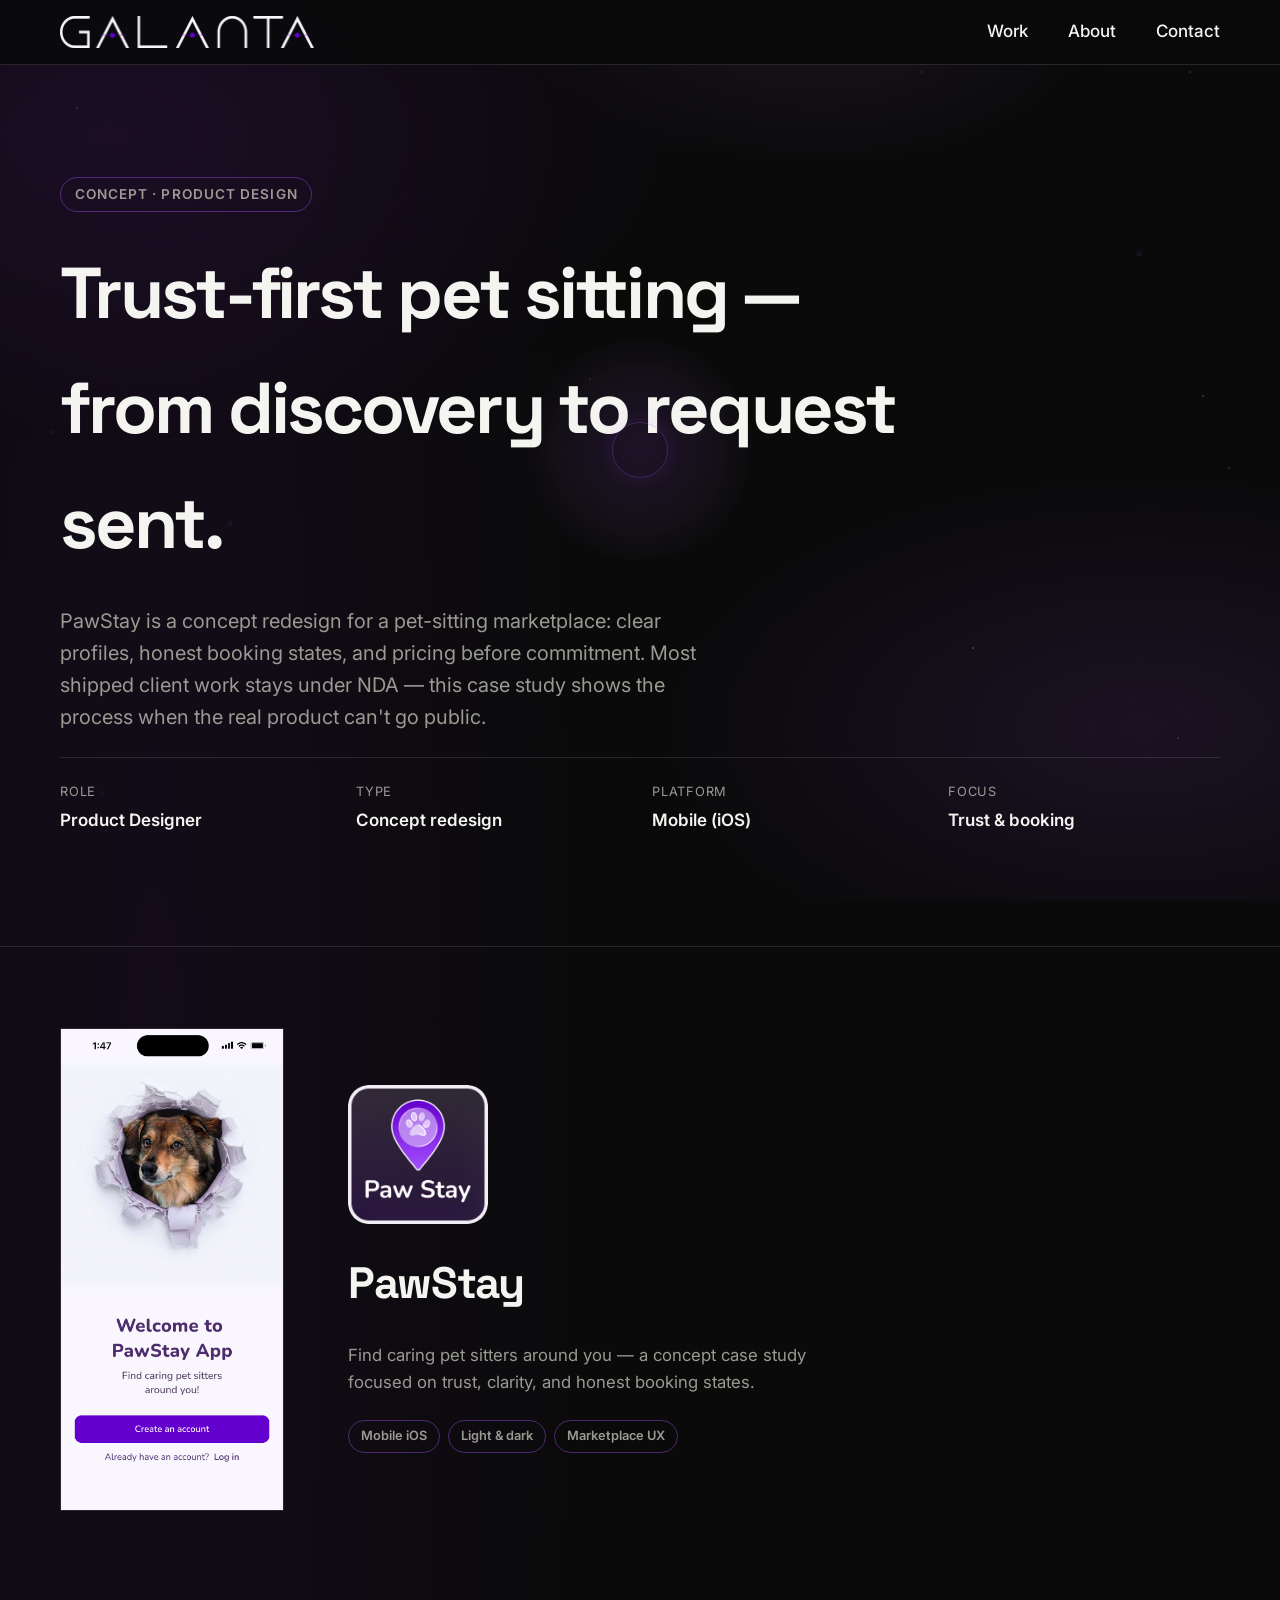
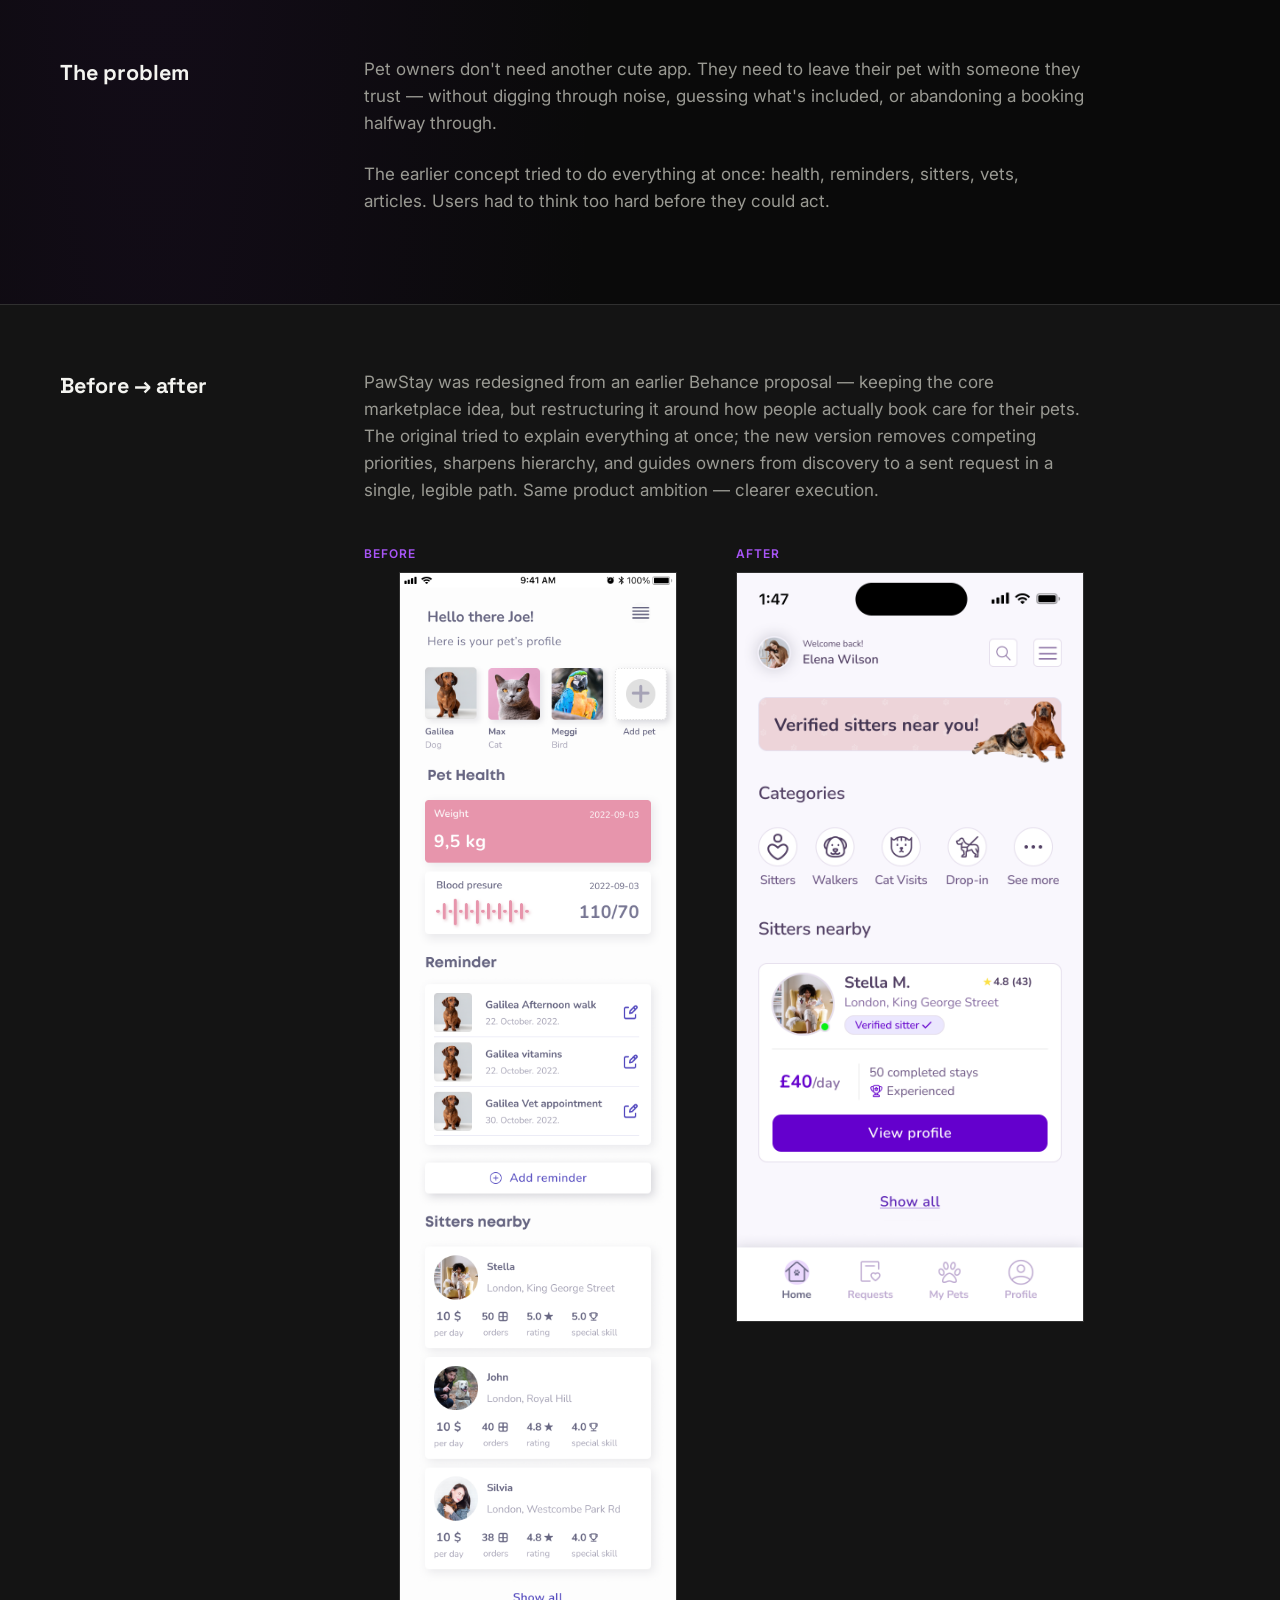
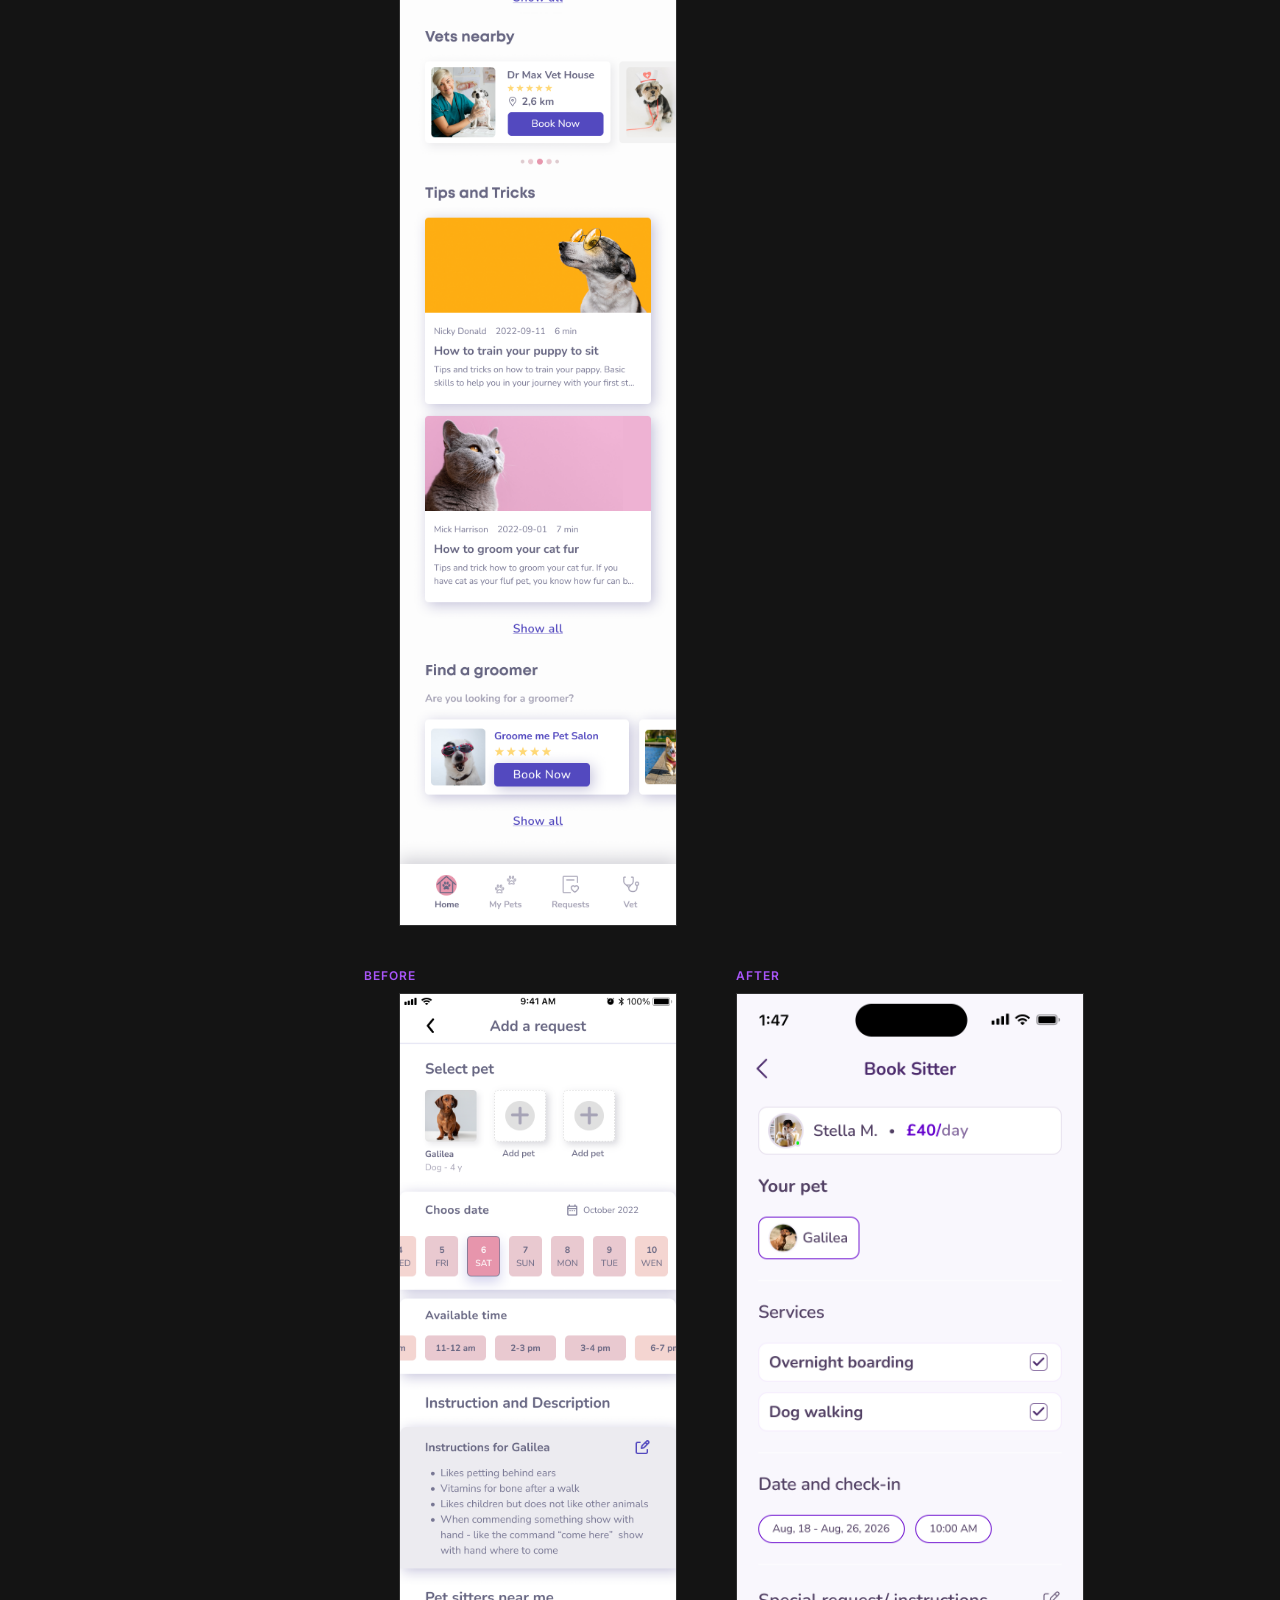
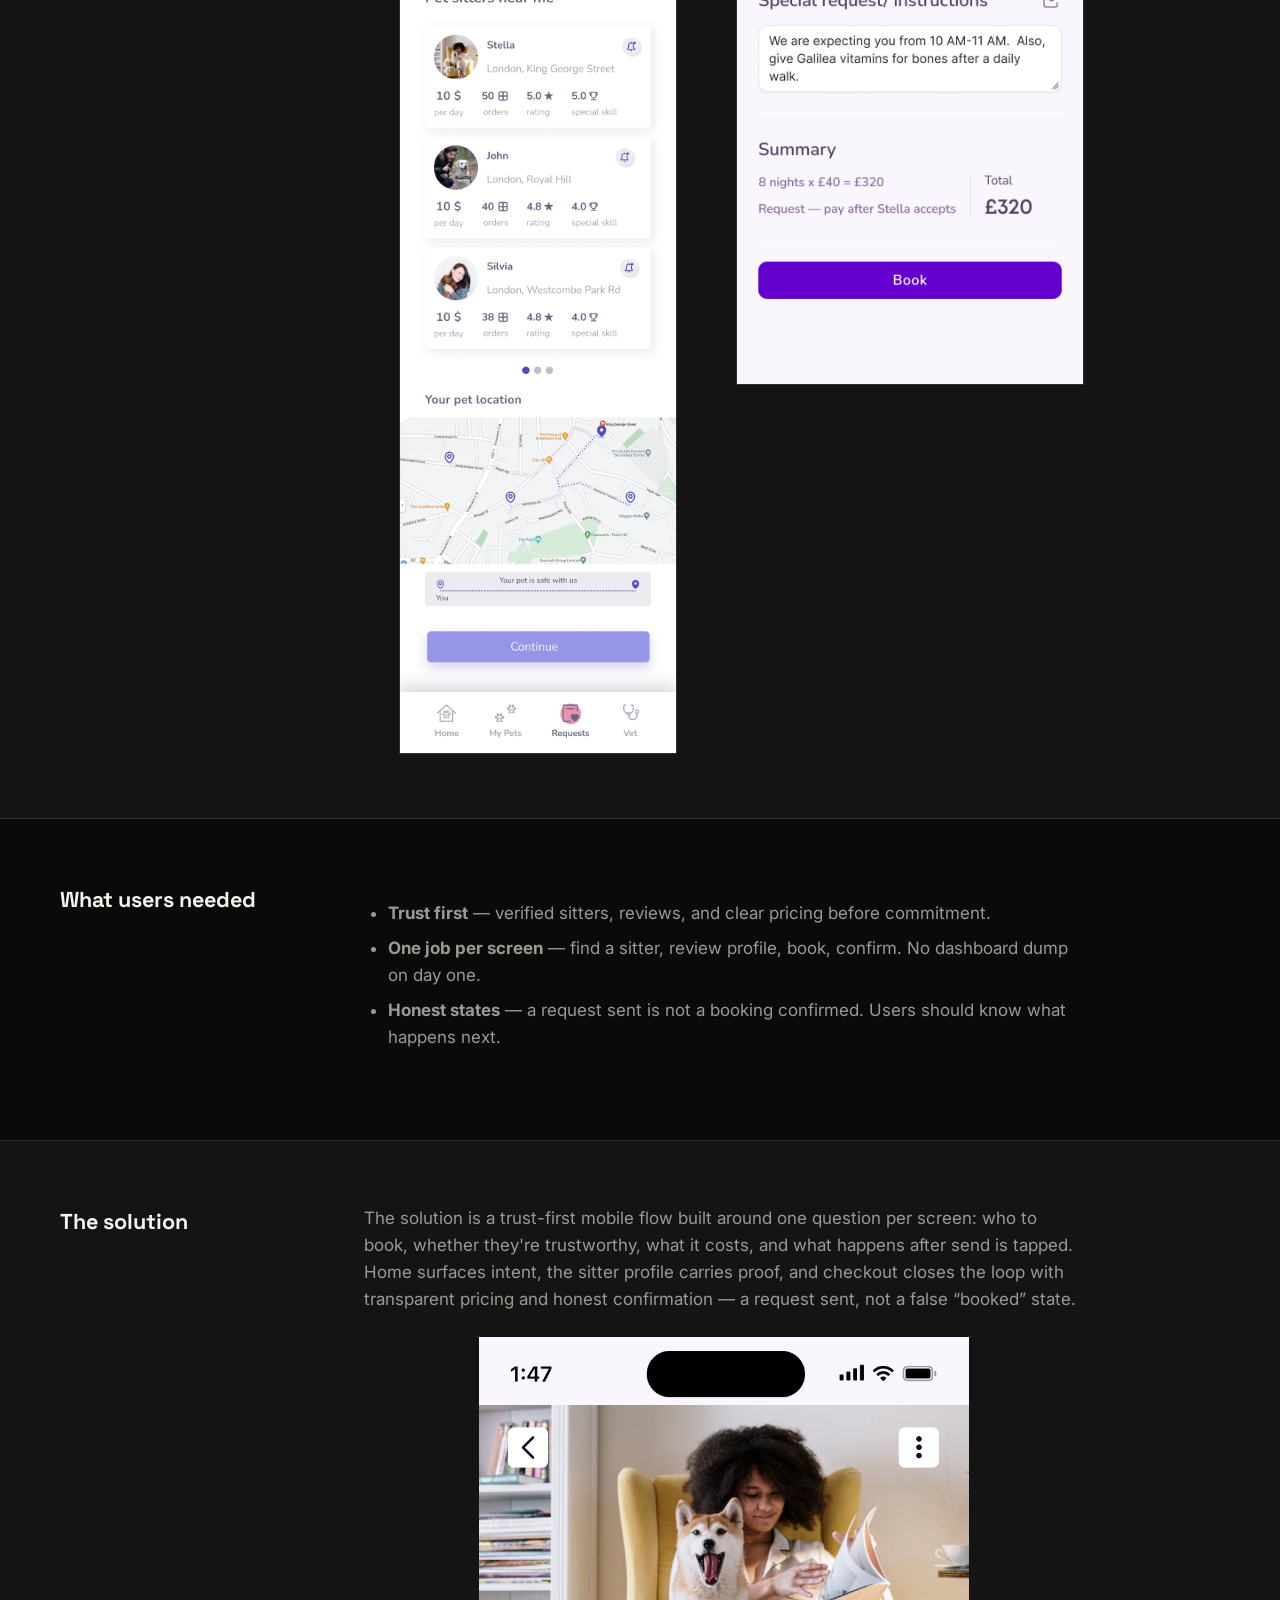
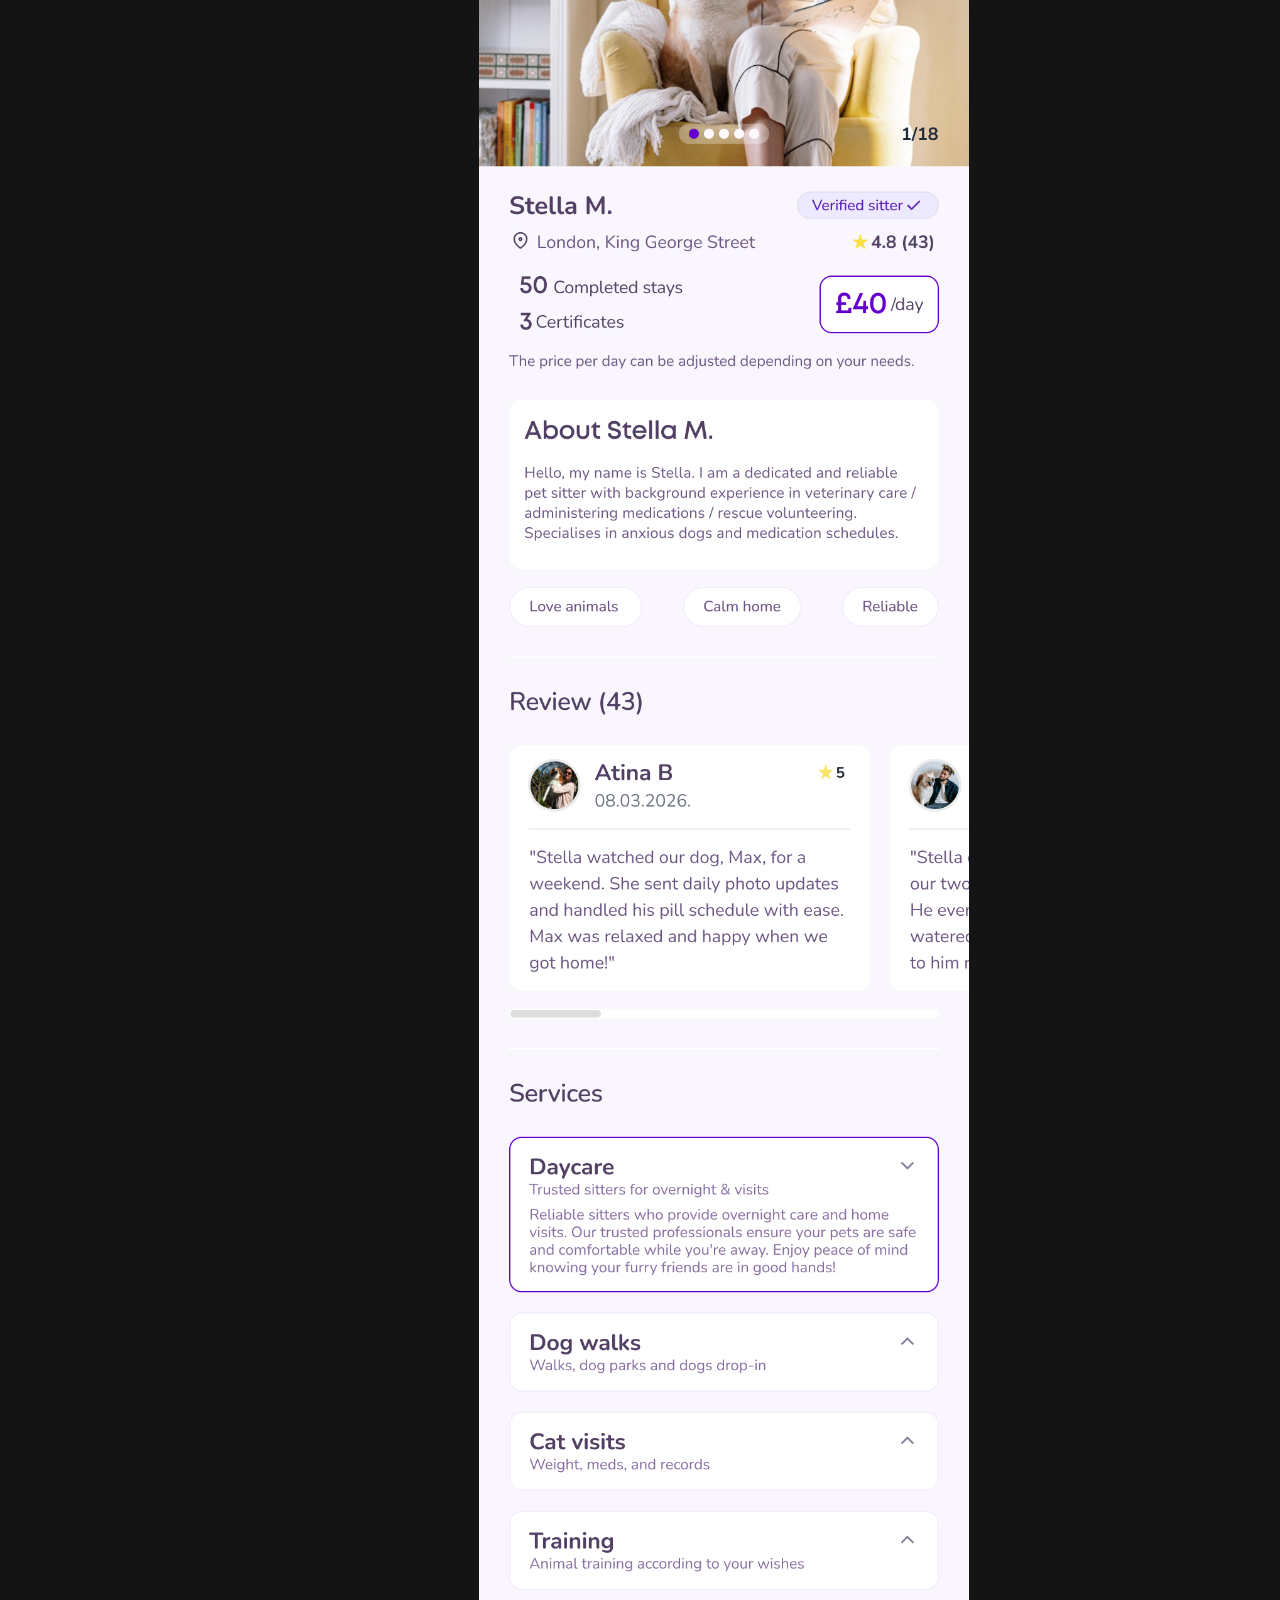
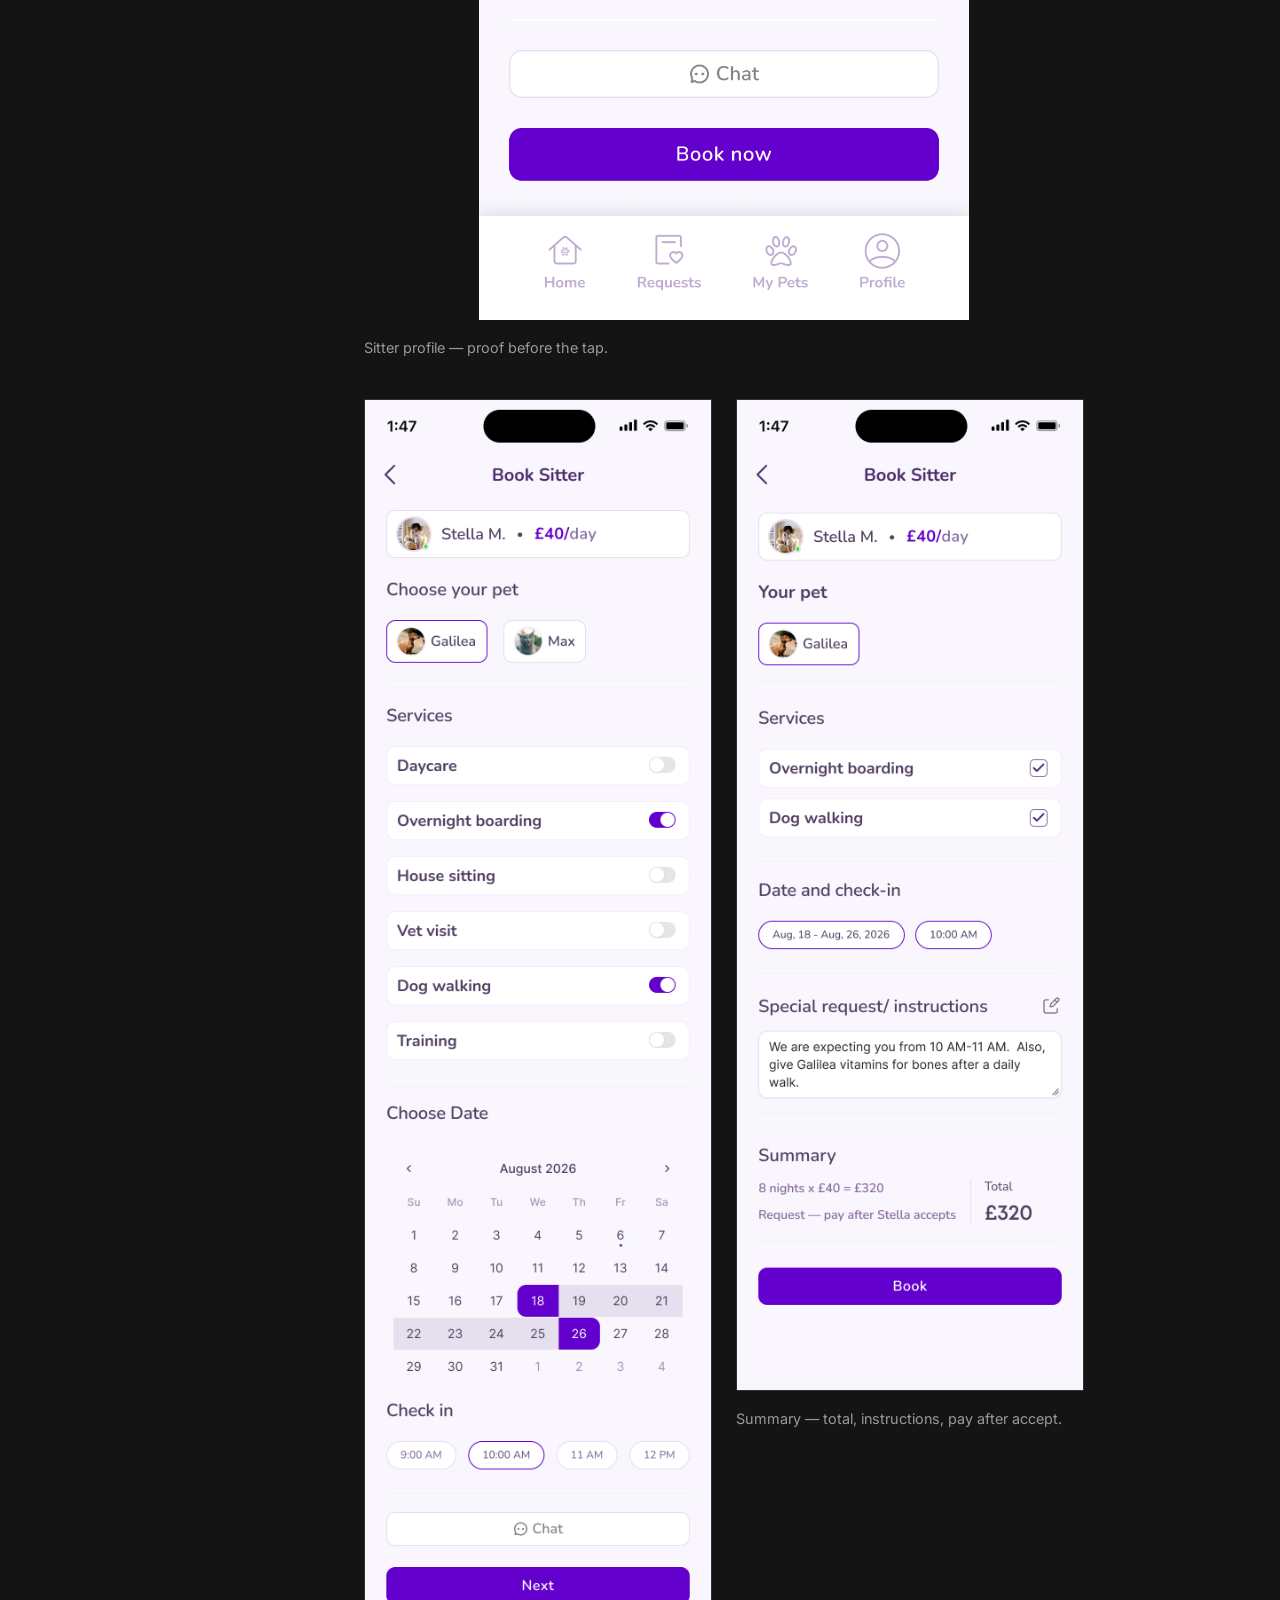
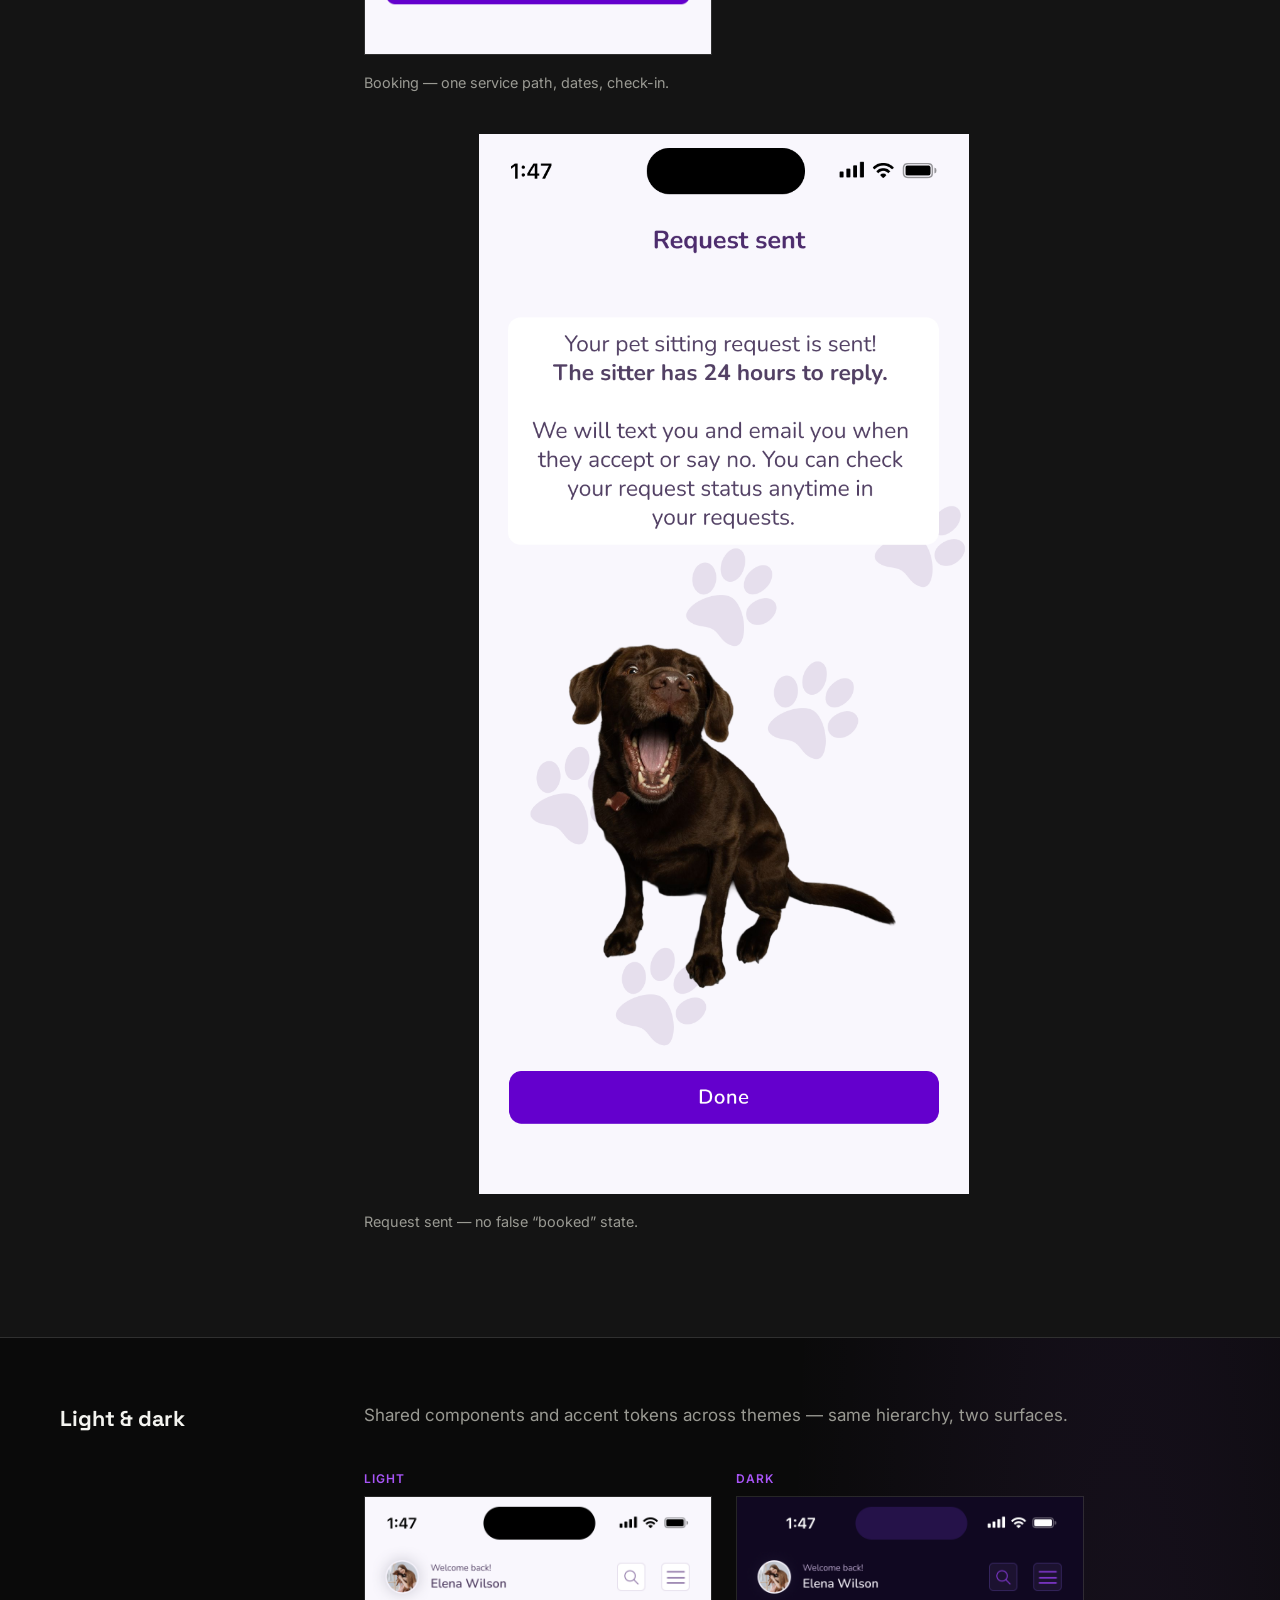
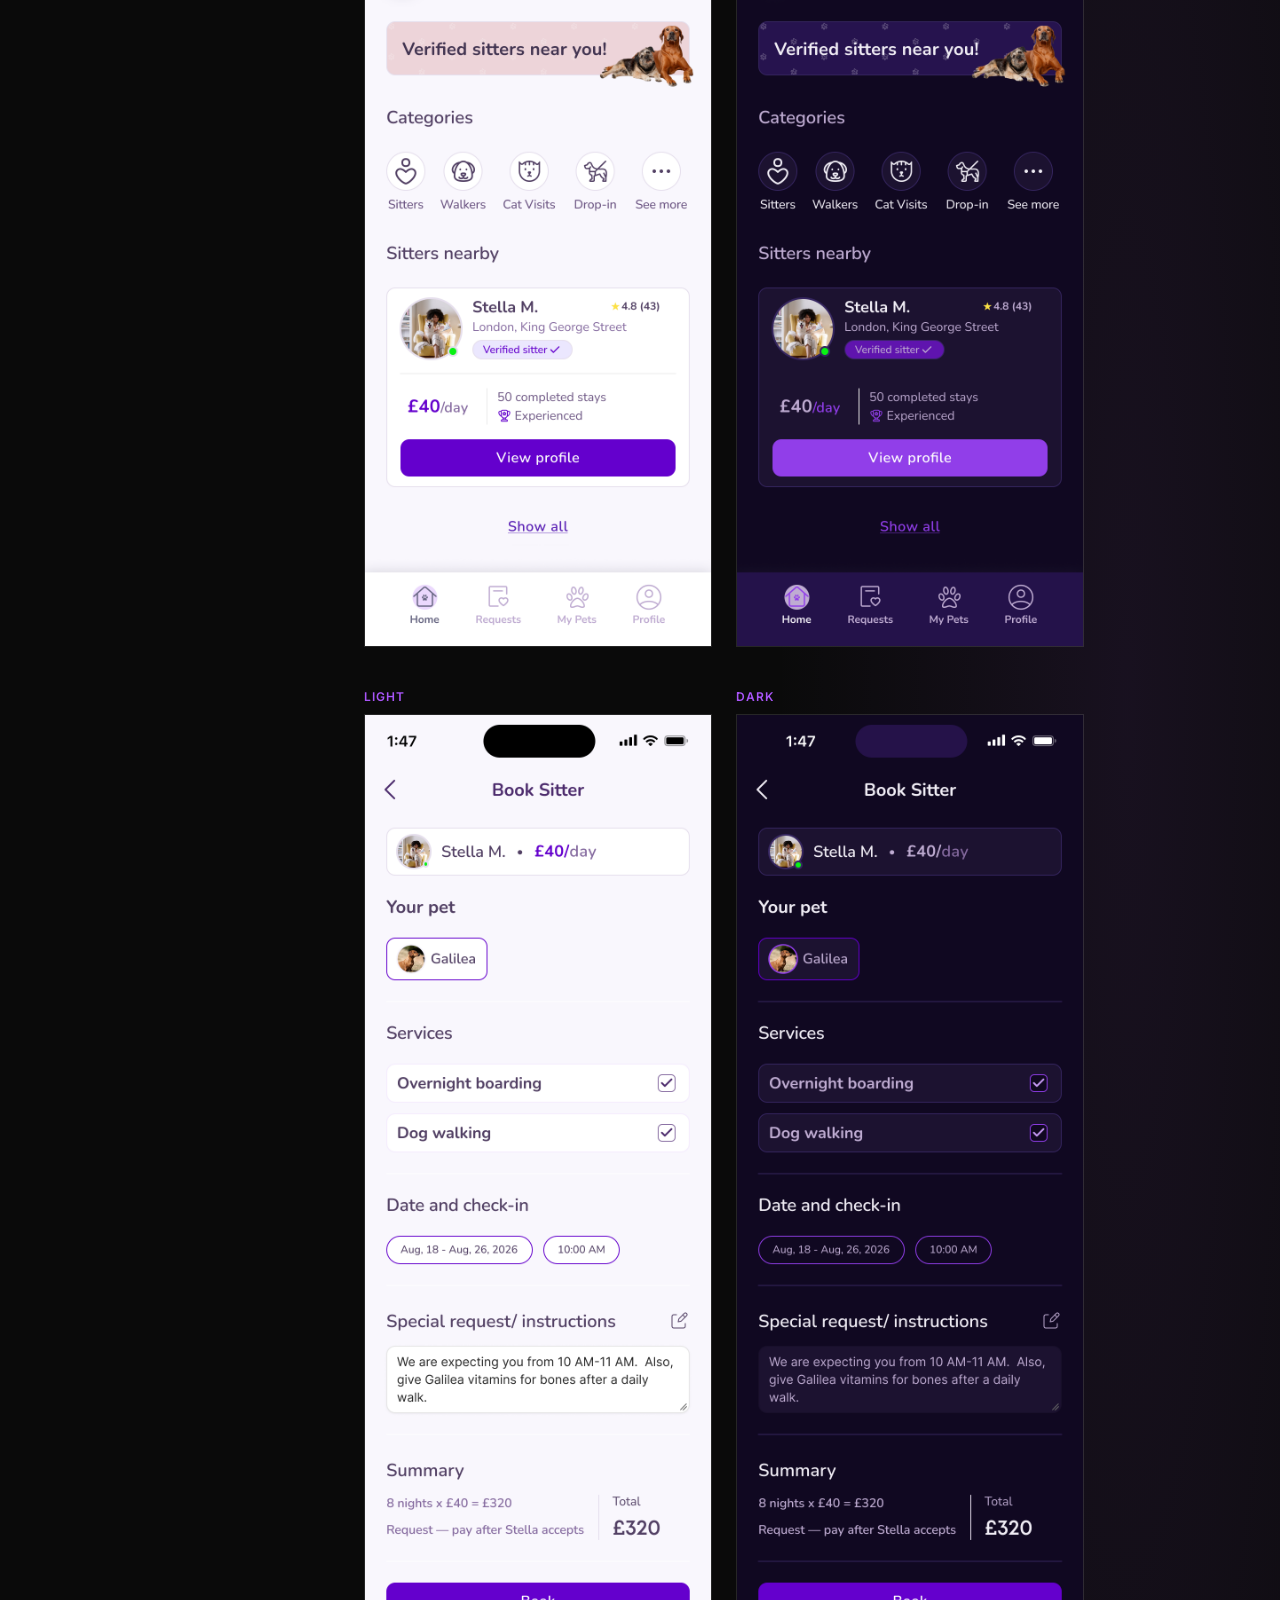
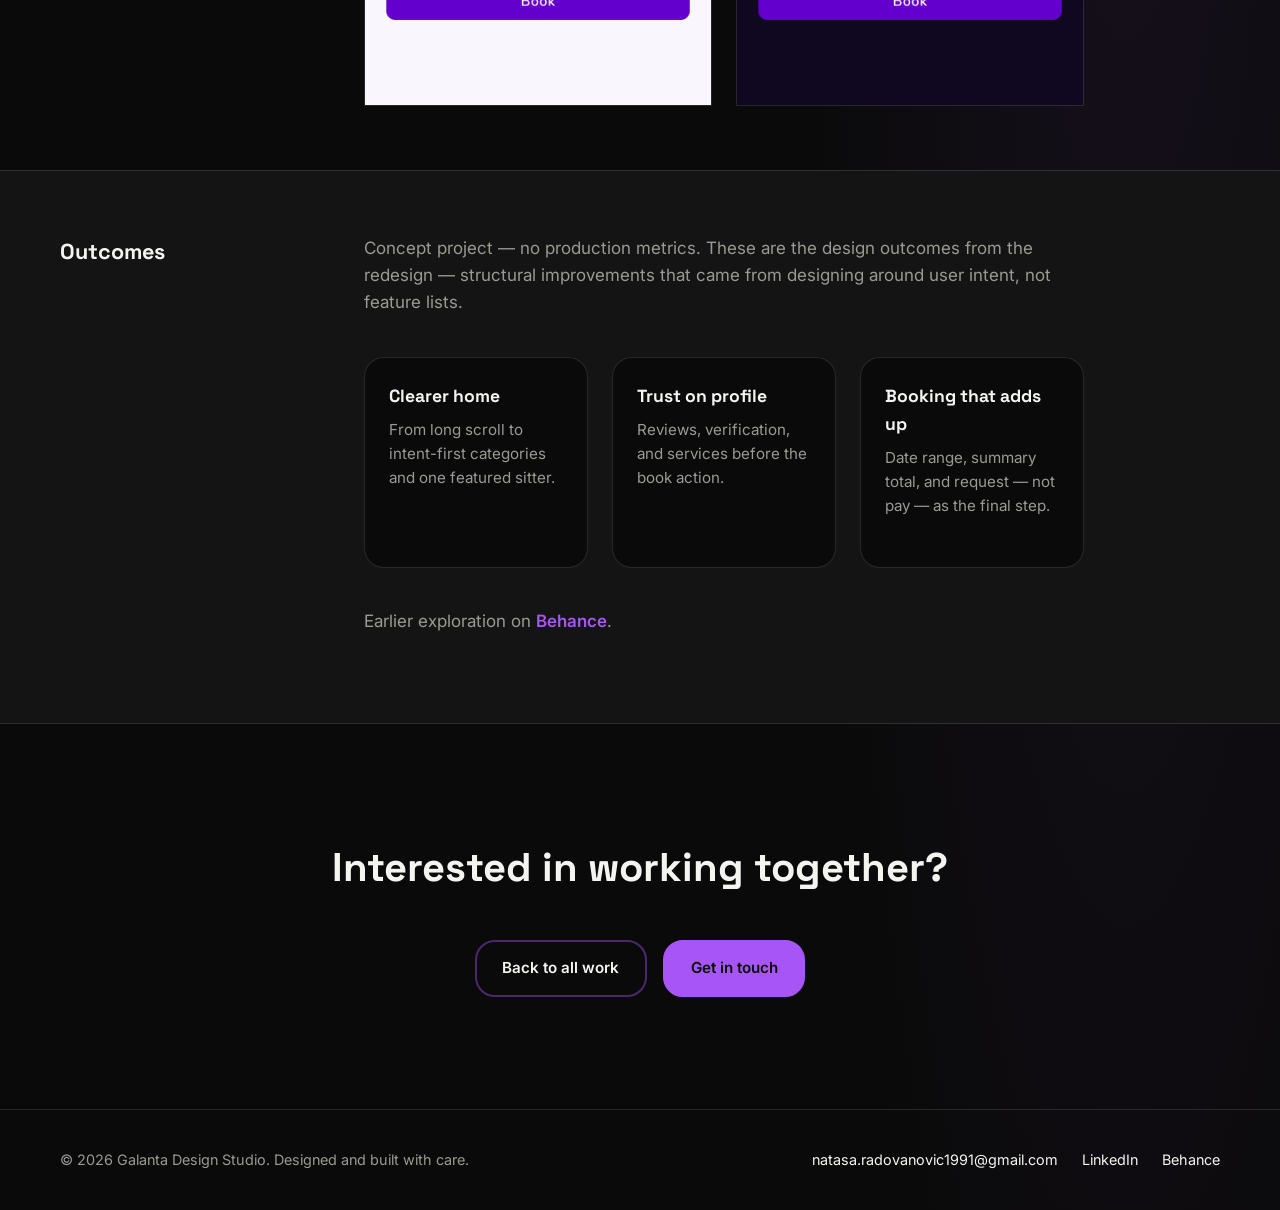
==== commit d418a0b2: "Polish UI and add Serbian publish guide. Rounded buttons/cards/pills, hero copy update, PawStay and " ====
--- a/cases/pawstay.html
+++ b/cases/pawstay.html
@@ -8,9 +8,9 @@
   <link rel="preconnect" href="https://fonts.googleapis.com">
   <link rel="preconnect" href="https://fonts.gstatic.com" crossorigin>
   <link href="https://fonts.googleapis.com/css2?family=Inter:wght@400;500;600&family=Space+Grotesk:wght@500;700&display=swap" rel="stylesheet">
-  <link rel="stylesheet" href="../assets/css/styles.css">
+  <link rel="stylesheet" href="../assets/css/styles.css?v=2">
   <link rel="stylesheet" href="../assets/css/effects.css">
-  <link rel="stylesheet" href="../assets/css/case.css?v=6">
+  <link rel="stylesheet" href="../assets/css/case.css?v=7">
 </head>
 <body>
   <a href="#main" class="skip-link">Skip to main content</a>
--- a/assets/css/styles.css
+++ b/assets/css/styles.css
@@ -7,10 +7,13 @@
   --color-muted: #9a9a93;
   --color-accent: #a855f7;
   --color-accent-hover: #c084fc;
+  --color-accent-outline: rgba(168, 85, 247, 0.42);
+  --color-accent-soft: rgba(168, 85, 247, 0.14);
   --color-border: rgba(244, 244, 240, 0.12);
   --font-display: 'Space Grotesk', sans-serif;
   --font-body: 'Inter', system-ui, -apple-system, sans-serif;
-  --radius: 0px;
+  --radius: 20px;
+  --radius-pill: 20px;
   --max-width: 1160px;
   --space-xs: 0.5rem;
   --space-sm: 1rem;
@@ -97,8 +100,9 @@
   font-weight: 600;
   font-size: 0.95rem;
   border: 2px solid transparent;
+  border-radius: var(--radius);
   cursor: pointer;
-  transition: transform 0.15s ease, background 0.2s ease, border-color 0.2s ease;
+  transition: transform 0.15s ease, background 0.2s ease, border-color 0.2s ease, color 0.2s ease;
 }
 
 .button:hover {
@@ -119,12 +123,13 @@
 .button--secondary {
   background: transparent;
   color: var(--color-text);
-  border-color: var(--color-text);
+  border-color: var(--color-accent-outline);
 }
 
 .button--secondary:hover {
-  background: var(--color-text);
-  color: var(--color-bg);
+  background: var(--color-accent-soft);
+  color: var(--color-text);
+  border-color: var(--color-accent-hover);
 }
 
 .site-header {
@@ -281,12 +286,15 @@
 .case-card {
   background: var(--color-surface);
   border: 1px solid var(--color-border);
-  transition: transform 0.2s ease, border-color 0.2s ease;
+  border-radius: var(--radius);
+  overflow: hidden;
+  transition: transform 0.2s ease, border-color 0.2s ease, box-shadow 0.2s ease;
 }
 
 .case-card:hover {
   transform: translateY(-6px);
-  border-color: var(--color-accent);
+  border-color: var(--color-accent-outline);
+  box-shadow: 0 12px 40px rgba(168, 85, 247, 0.08);
 }
 
 .case-card__link {
@@ -340,9 +348,17 @@
   font-weight: 600;
   text-transform: uppercase;
   letter-spacing: 0.06em;
-  color: var(--color-accent);
-  border: 1px solid var(--color-accent);
-  padding: 0.25rem 0.5rem;
+  color: var(--color-muted);
+  border: 1px solid var(--color-accent-outline);
+  border-radius: var(--radius-pill);
+  padding: 0.3rem 0.75rem;
+  transition: background 0.2s ease, border-color 0.2s ease, color 0.2s ease;
+}
+
+.case-card:hover .case-card__tag {
+  background: var(--color-accent-soft);
+  border-color: var(--color-accent-hover);
+  color: var(--color-accent-hover);
 }
 
 .case-card--external .case-card__body h3::after {
@@ -419,11 +435,19 @@
 }
 
 .about__tools li {
-  background: var(--color-bg);
-  border: 1px solid var(--color-border);
-  padding: 0.35rem 0.7rem;
+  background: transparent;
+  border: 1px solid var(--color-accent-outline);
+  border-radius: var(--radius-pill);
+  padding: 0.35rem 0.85rem;
   font-size: 0.85rem;
   color: var(--color-muted);
+  transition: background 0.2s ease, border-color 0.2s ease, color 0.2s ease;
+}
+
+.about__tools li:hover {
+  background: var(--color-accent-soft);
+  border-color: var(--color-accent-hover);
+  color: var(--color-accent-hover);
 }
 
 .contact {
--- a/assets/css/case.css
+++ b/assets/css/case.css
@@ -13,10 +13,18 @@
   font-weight: 600;
   text-transform: uppercase;
   letter-spacing: 0.08em;
-  color: var(--color-accent);
-  border: 1px solid var(--color-accent);
-  padding: 0.35rem 0.7rem;
+  color: var(--color-muted);
+  border: 1px solid var(--color-accent-outline);
+  border-radius: var(--radius-pill);
+  padding: 0.35rem 0.85rem;
   margin-bottom: var(--space-md);
+  transition: background 0.2s ease, border-color 0.2s ease, color 0.2s ease;
+}
+
+.case-hero__tag:hover {
+  background: var(--color-accent-soft);
+  border-color: var(--color-accent-hover);
+  color: var(--color-accent-hover);
 }
 
 .case-hero__title {
@@ -39,7 +47,9 @@
   max-width: 720px;
   margin-bottom: var(--space-xl);
   padding: var(--space-md) var(--space-lg);
+  border: 1px solid var(--color-accent-outline);
   border-left: 3px solid var(--color-accent);
+  border-radius: var(--radius);
   background: rgba(168, 85, 247, 0.06);
   color: var(--color-muted);
   font-size: 1rem;
@@ -99,7 +109,7 @@
 .case-hero-showcase__logo {
   width: 140px;
   height: auto;
-  border-radius: 16px;
+  border-radius: var(--radius);
   display: block;
   object-fit: contain;
 }
@@ -129,8 +139,16 @@
   font-size: 0.8rem;
   font-weight: 600;
   color: var(--color-muted);
-  border: 1px solid var(--color-border);
-  padding: 0.35rem 0.65rem;
+  border: 1px solid var(--color-accent-outline);
+  border-radius: var(--radius-pill);
+  padding: 0.35rem 0.75rem;
+  transition: background 0.2s ease, border-color 0.2s ease, color 0.2s ease;
+}
+
+.case-hero-showcase__tags span:hover {
+  background: var(--color-accent-soft);
+  border-color: var(--color-accent-hover);
+  color: var(--color-accent-hover);
 }
 
 .case-figure {
@@ -324,8 +342,15 @@
 
 .case-outcome {
   border: 1px solid var(--color-border);
+  border-radius: var(--radius);
   padding: var(--space-md);
   background: var(--color-bg);
+  transition: border-color 0.2s ease, box-shadow 0.2s ease;
+}
+
+.case-outcome:hover {
+  border-color: var(--color-accent-outline);
+  box-shadow: 0 8px 28px rgba(168, 85, 247, 0.06);
 }
 
 .case-outcome strong {
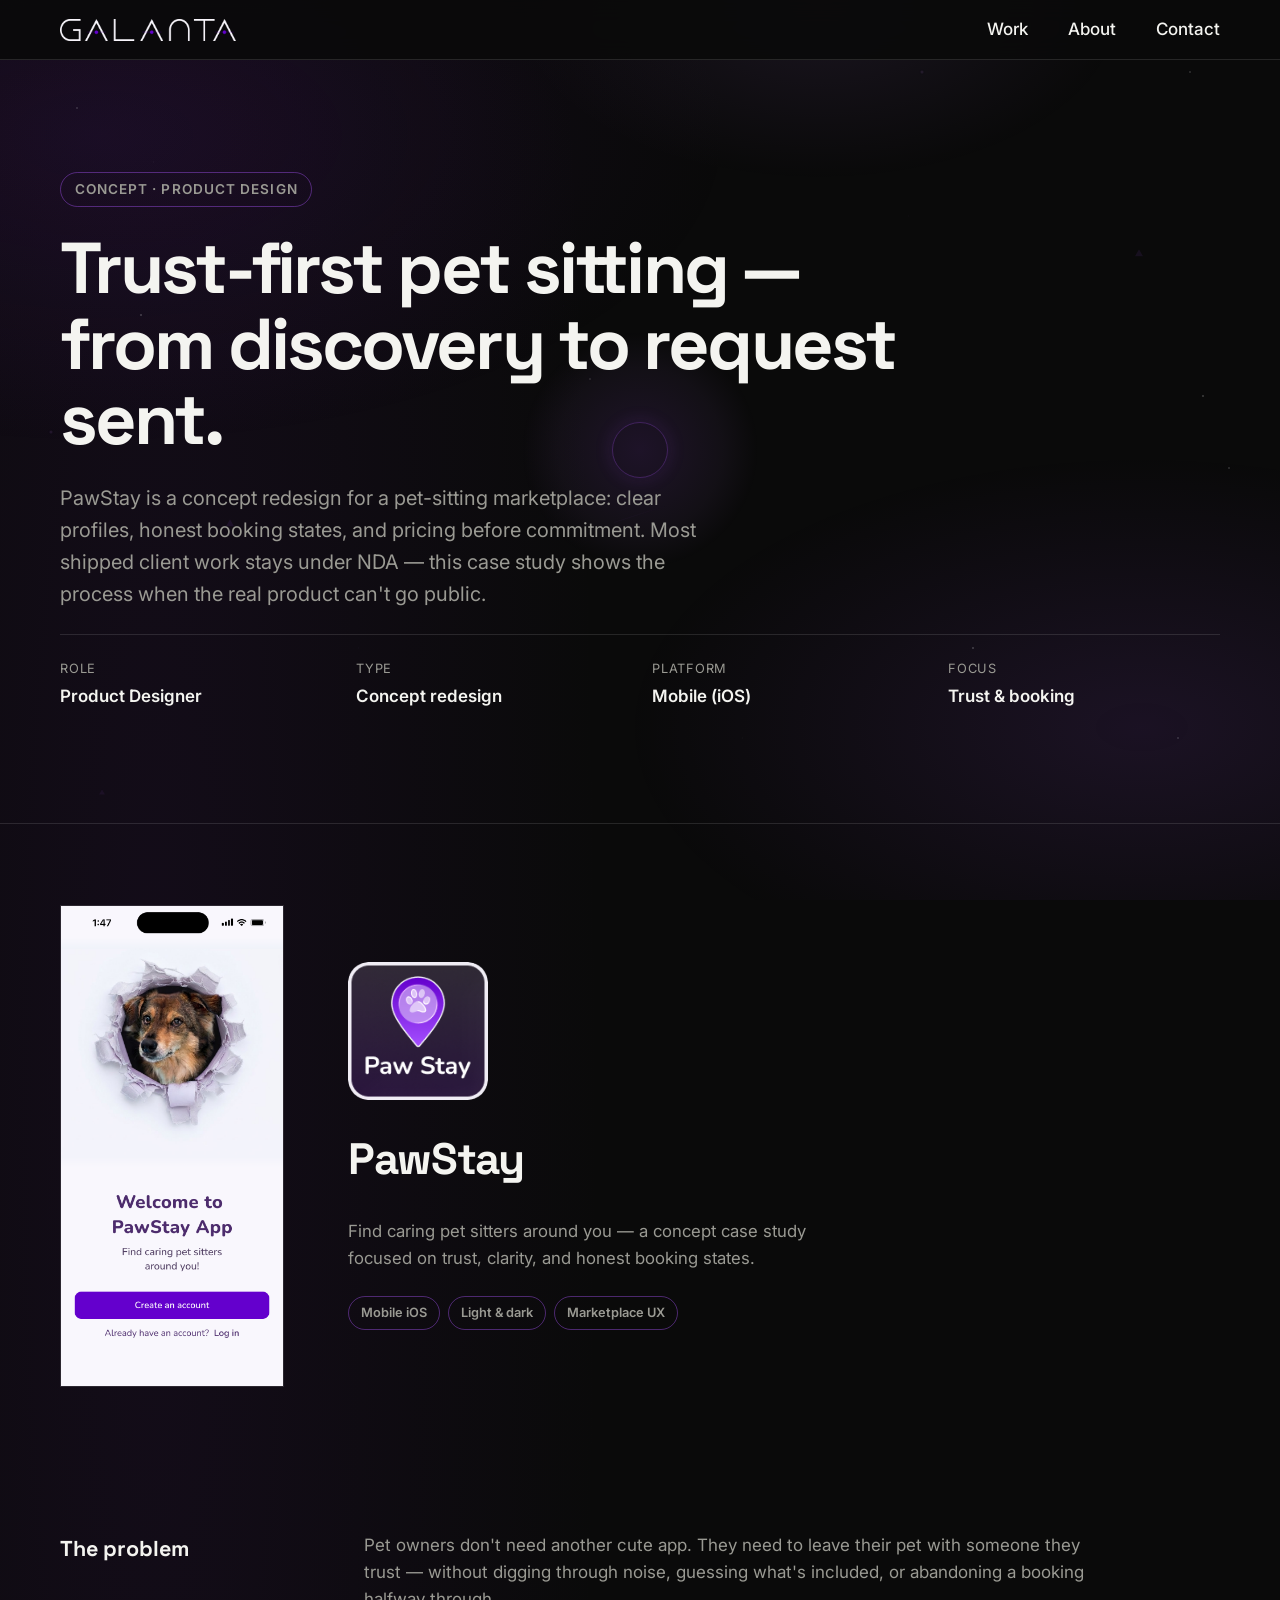
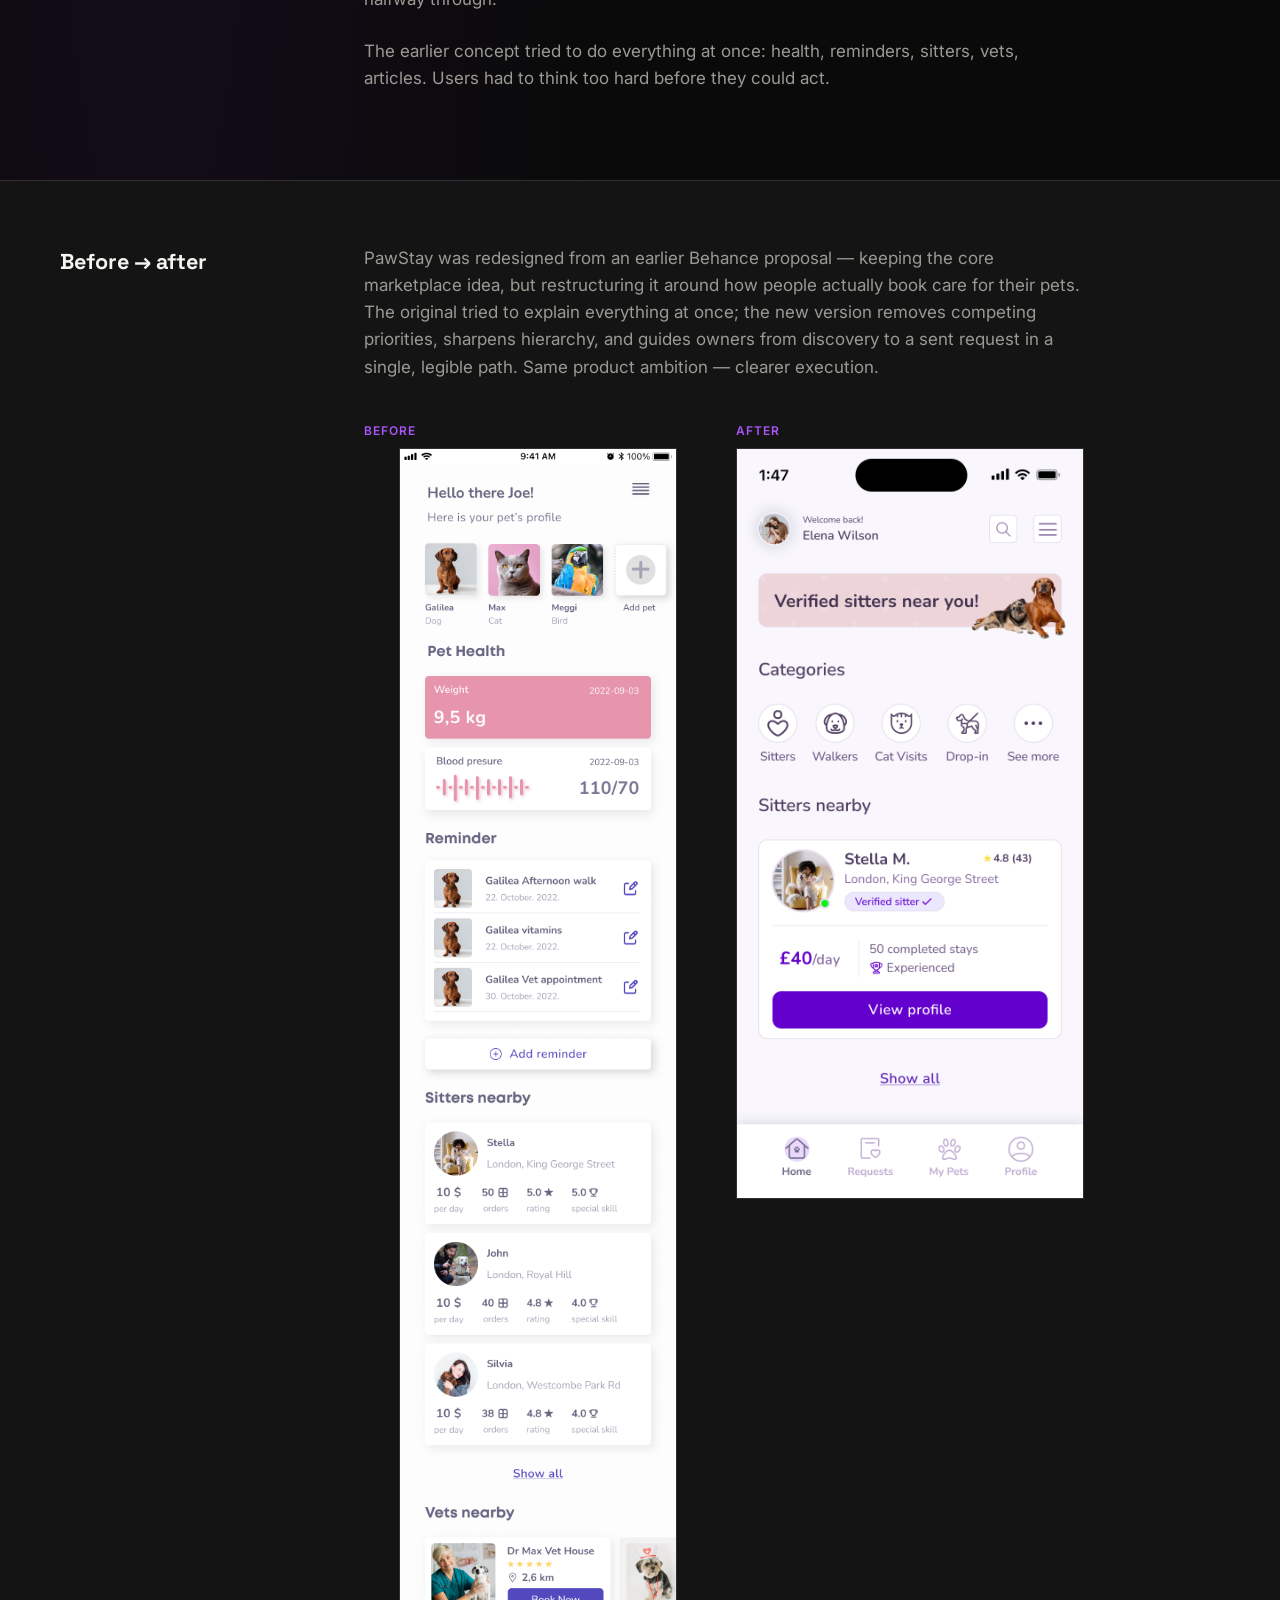
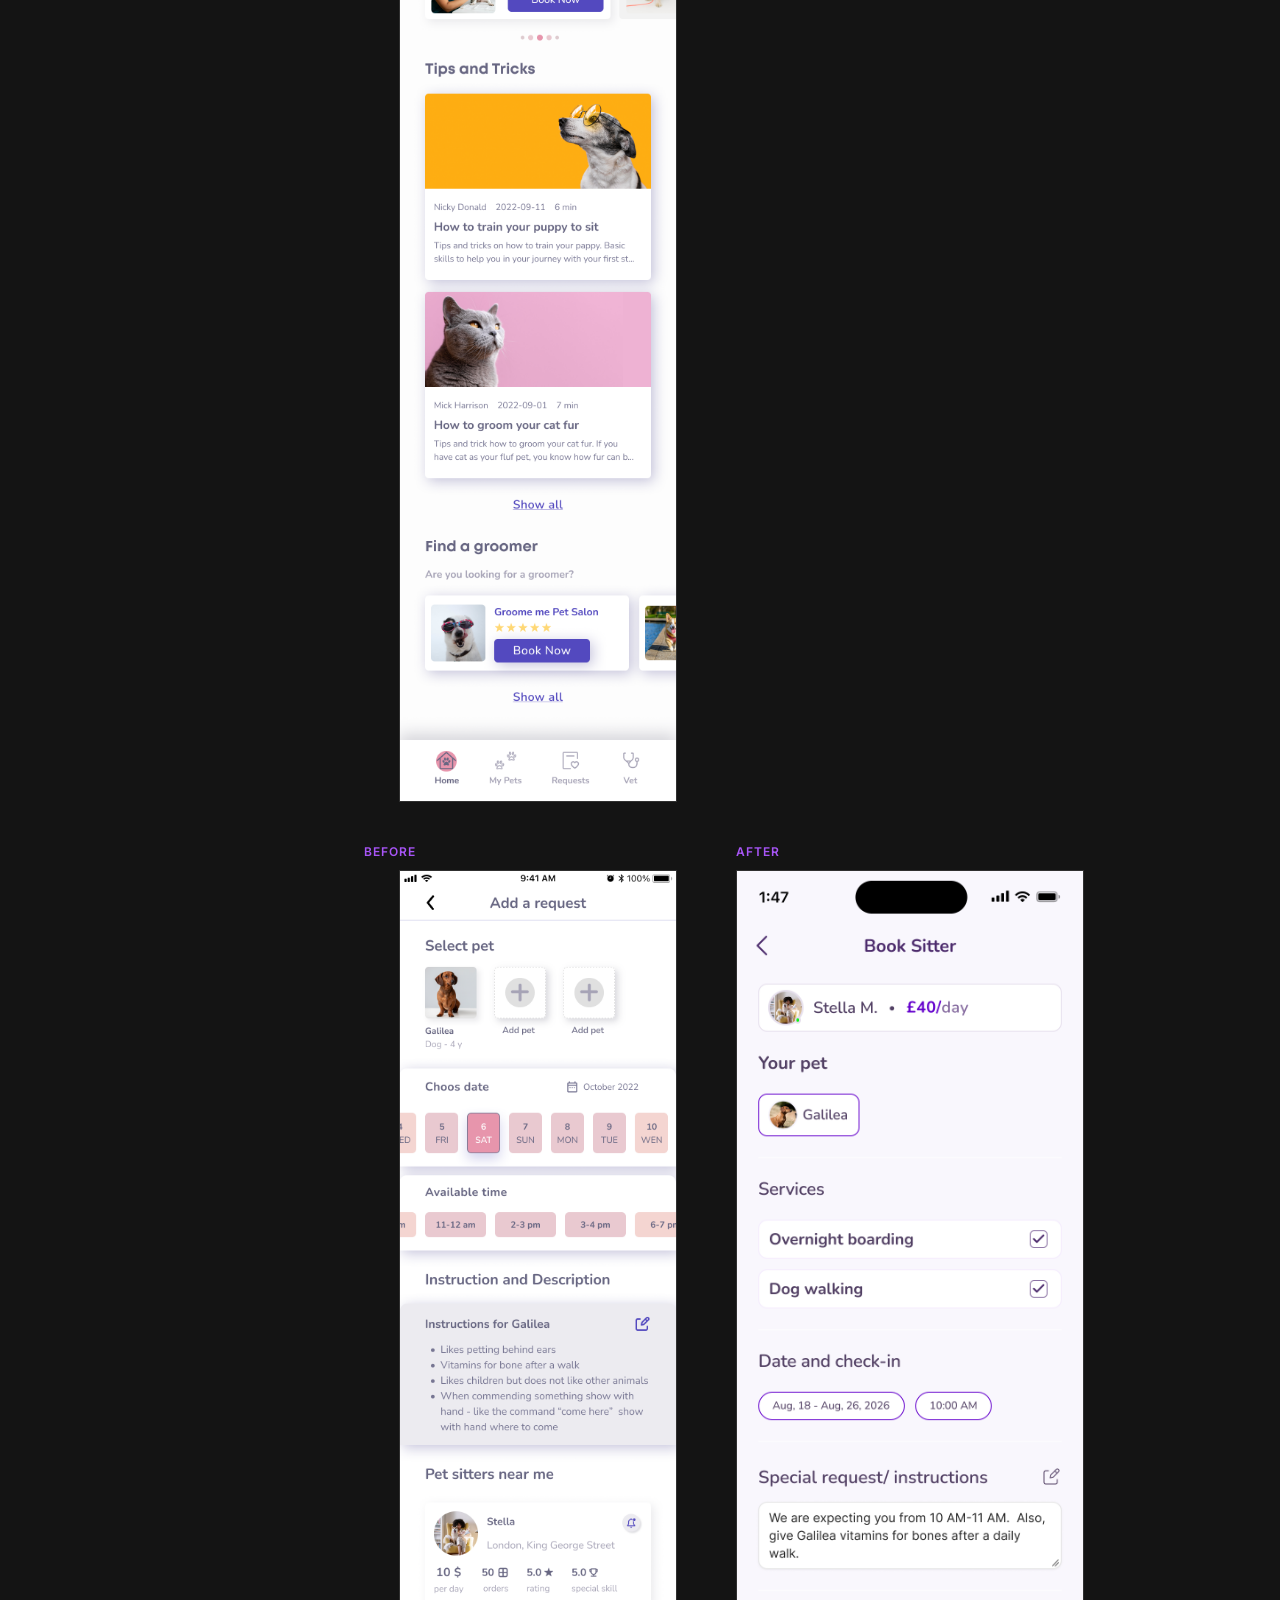
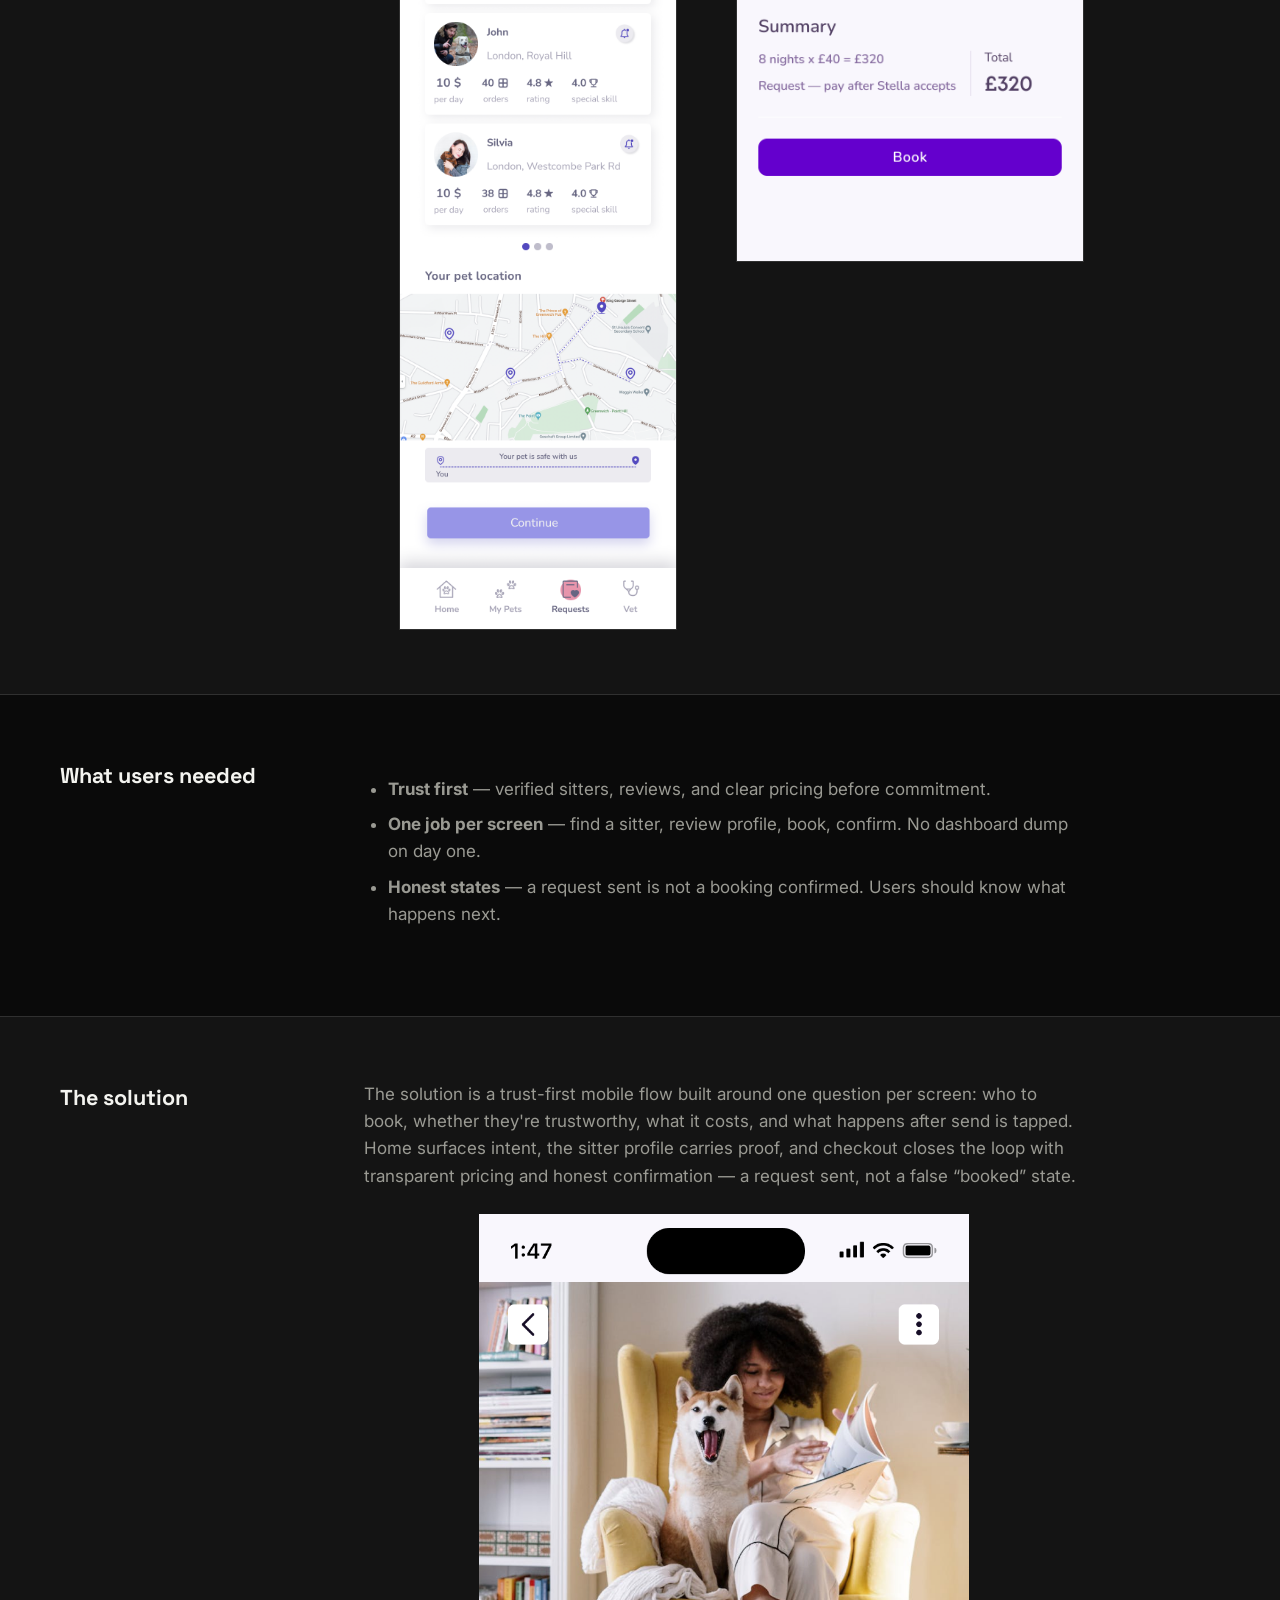
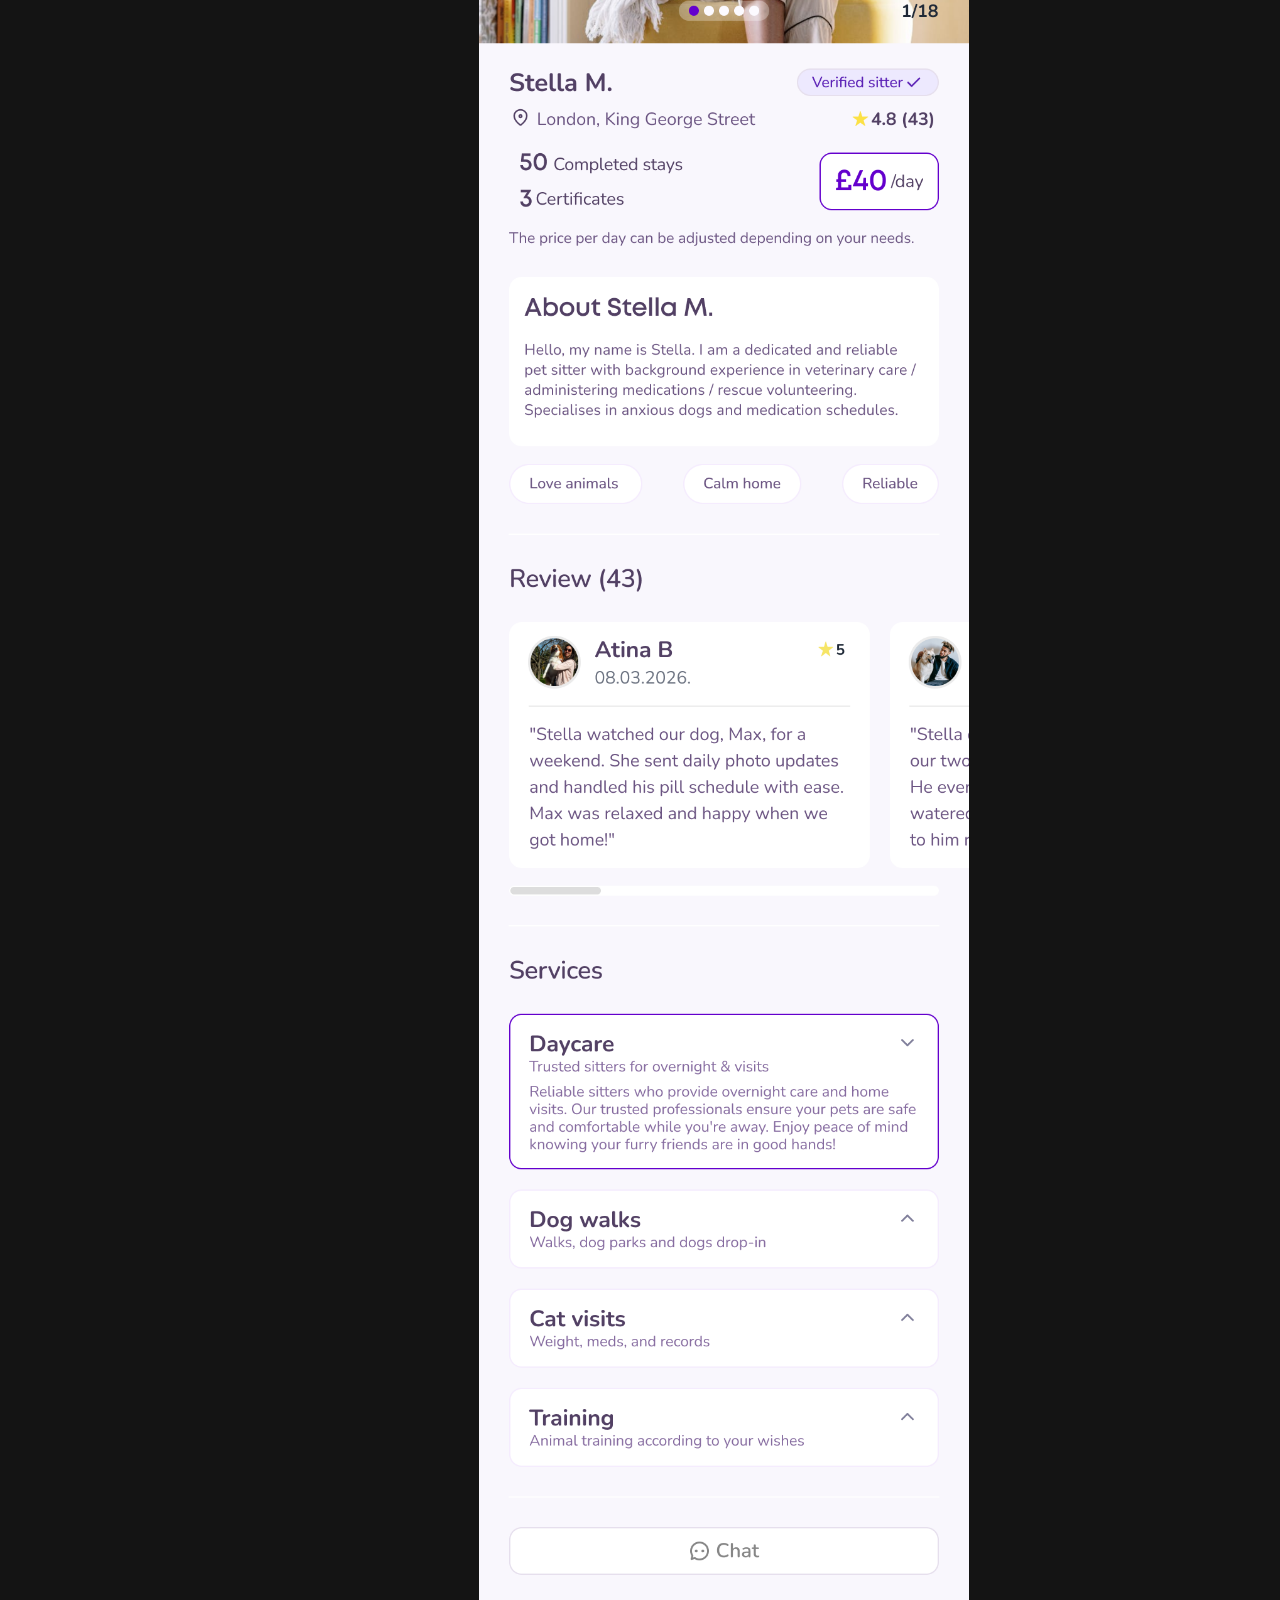
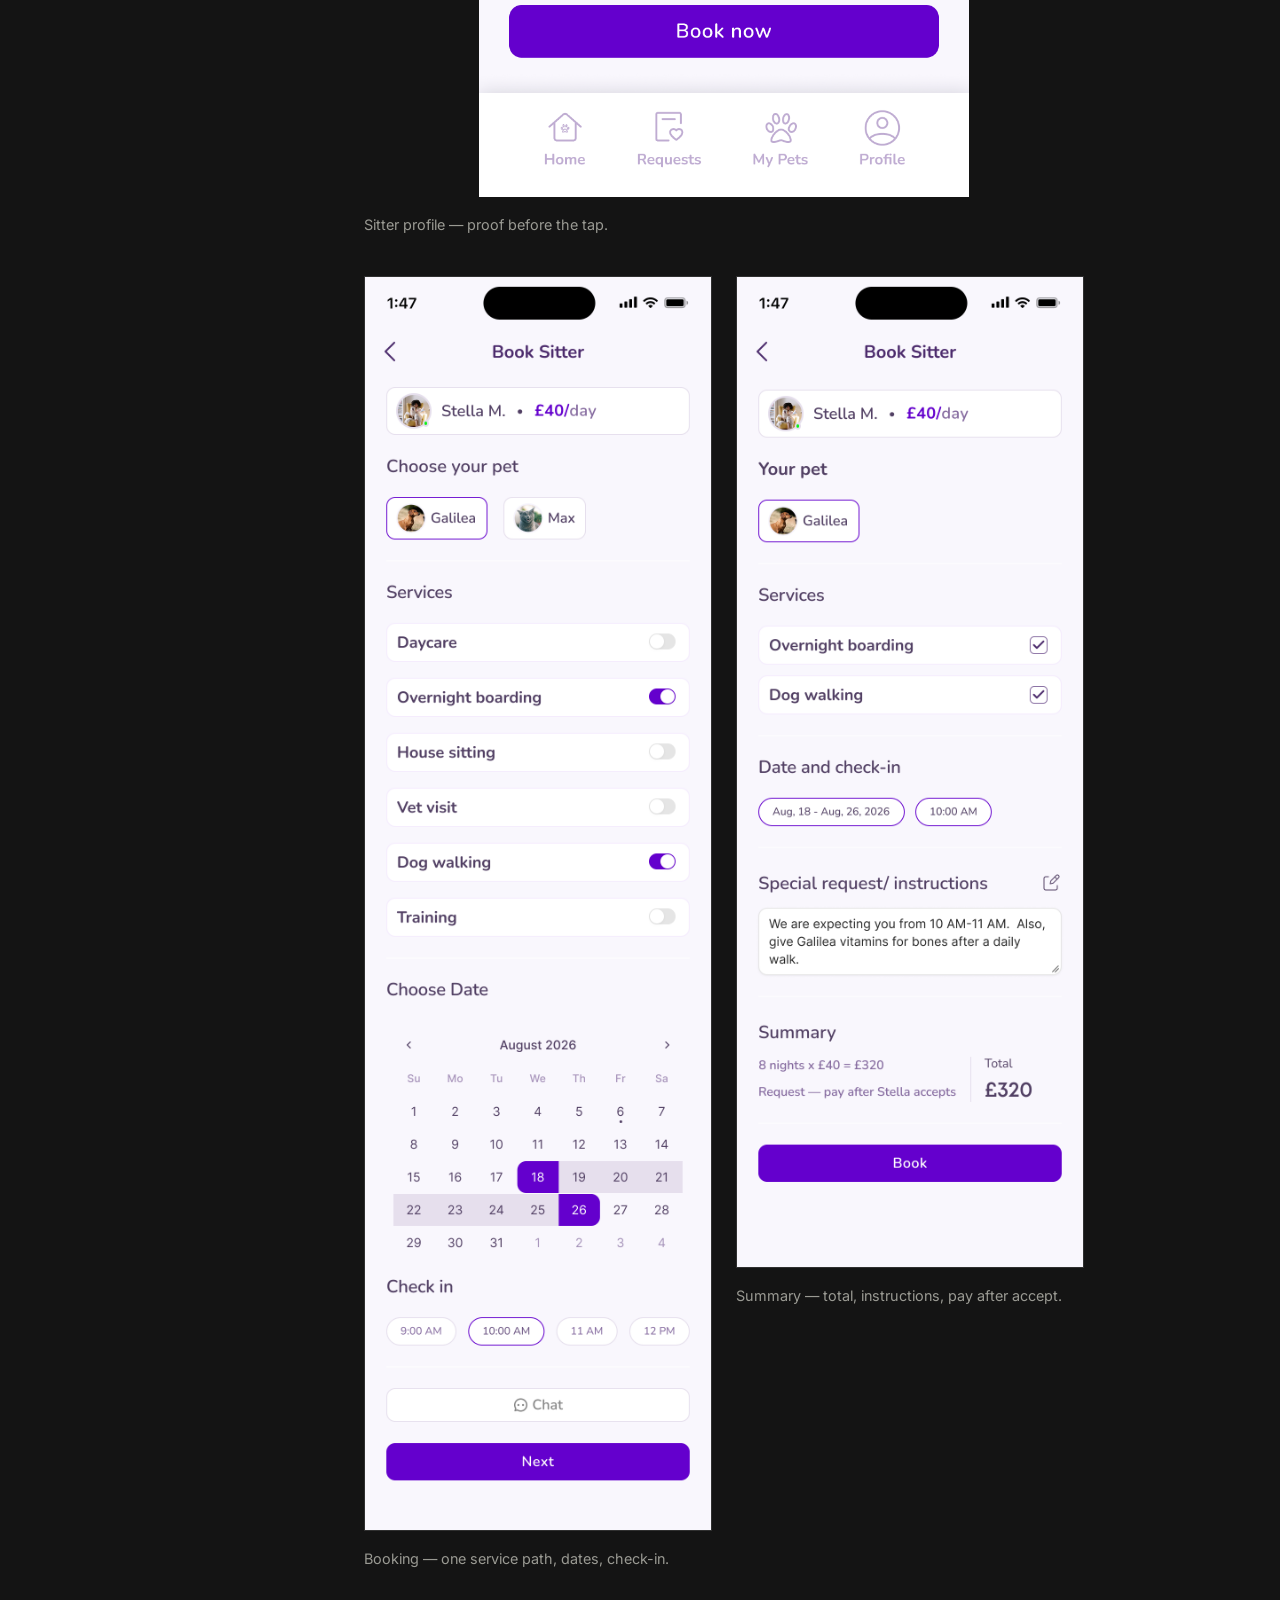
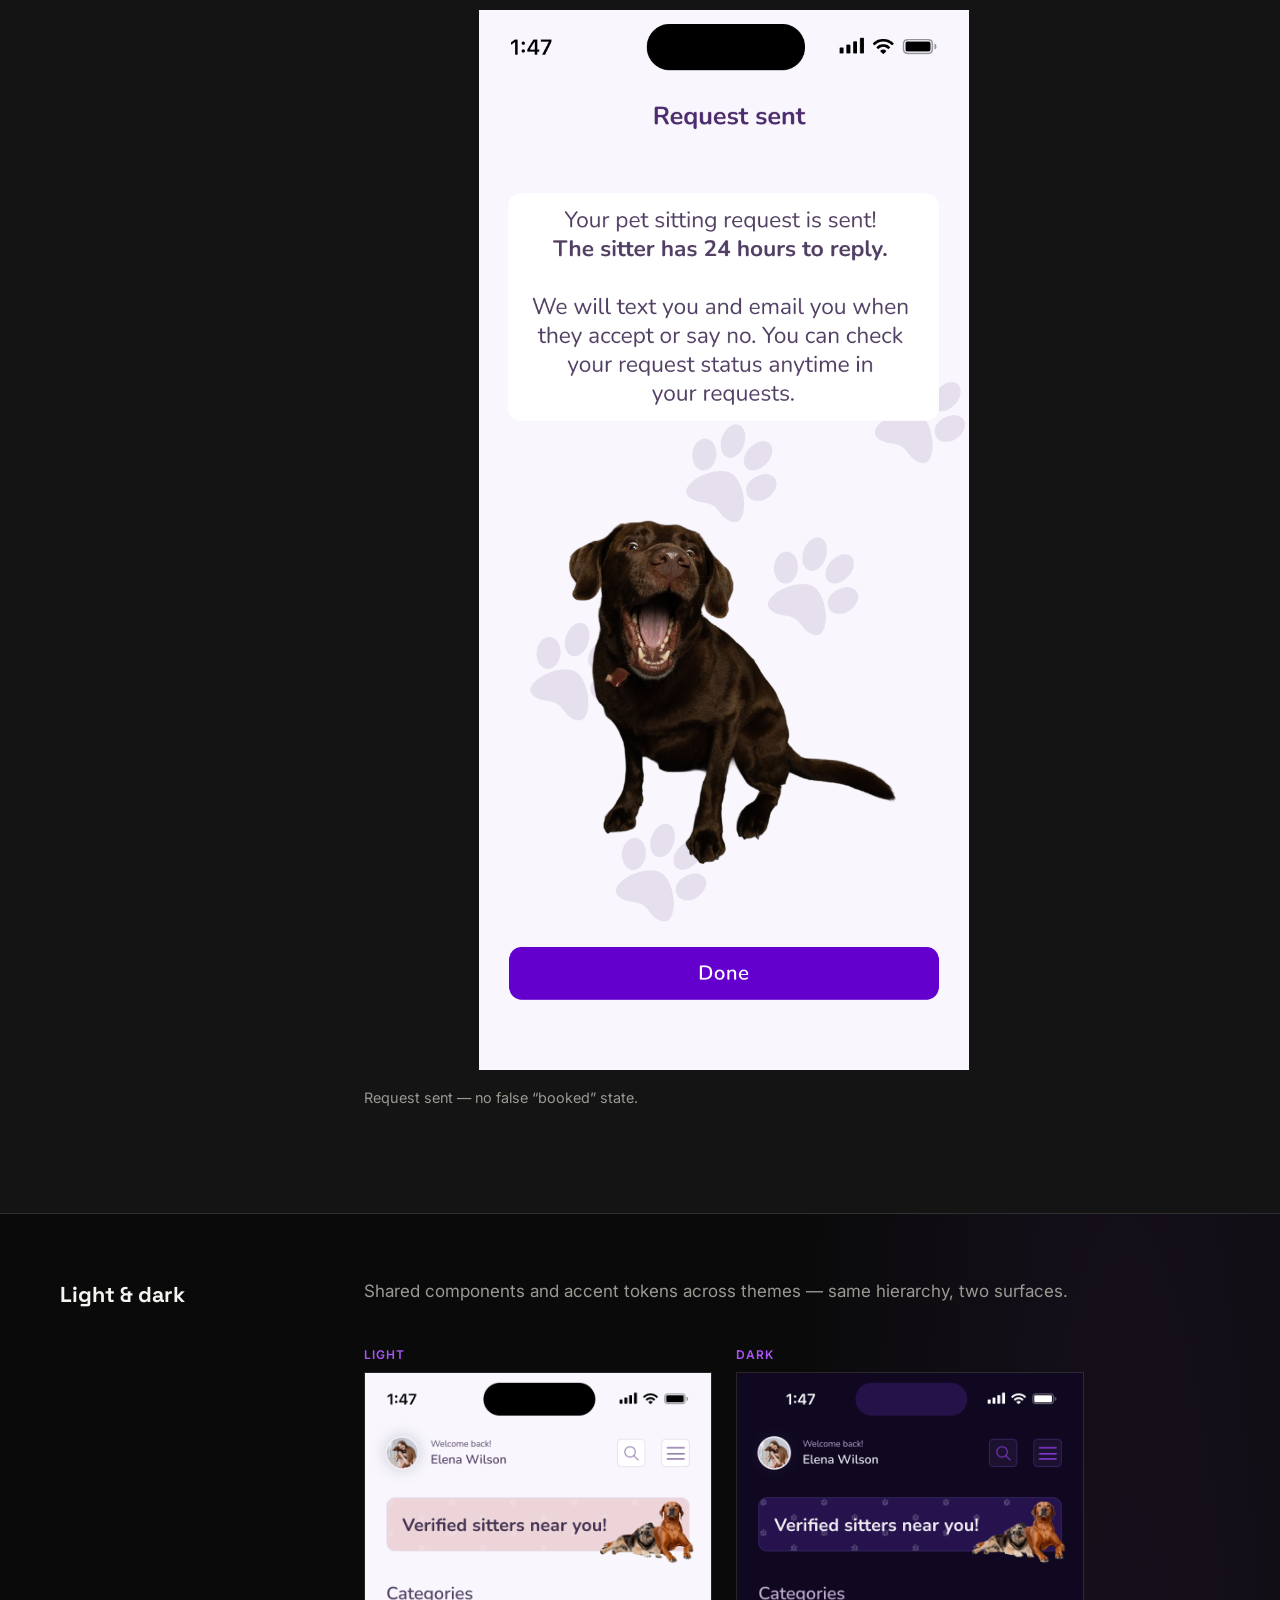
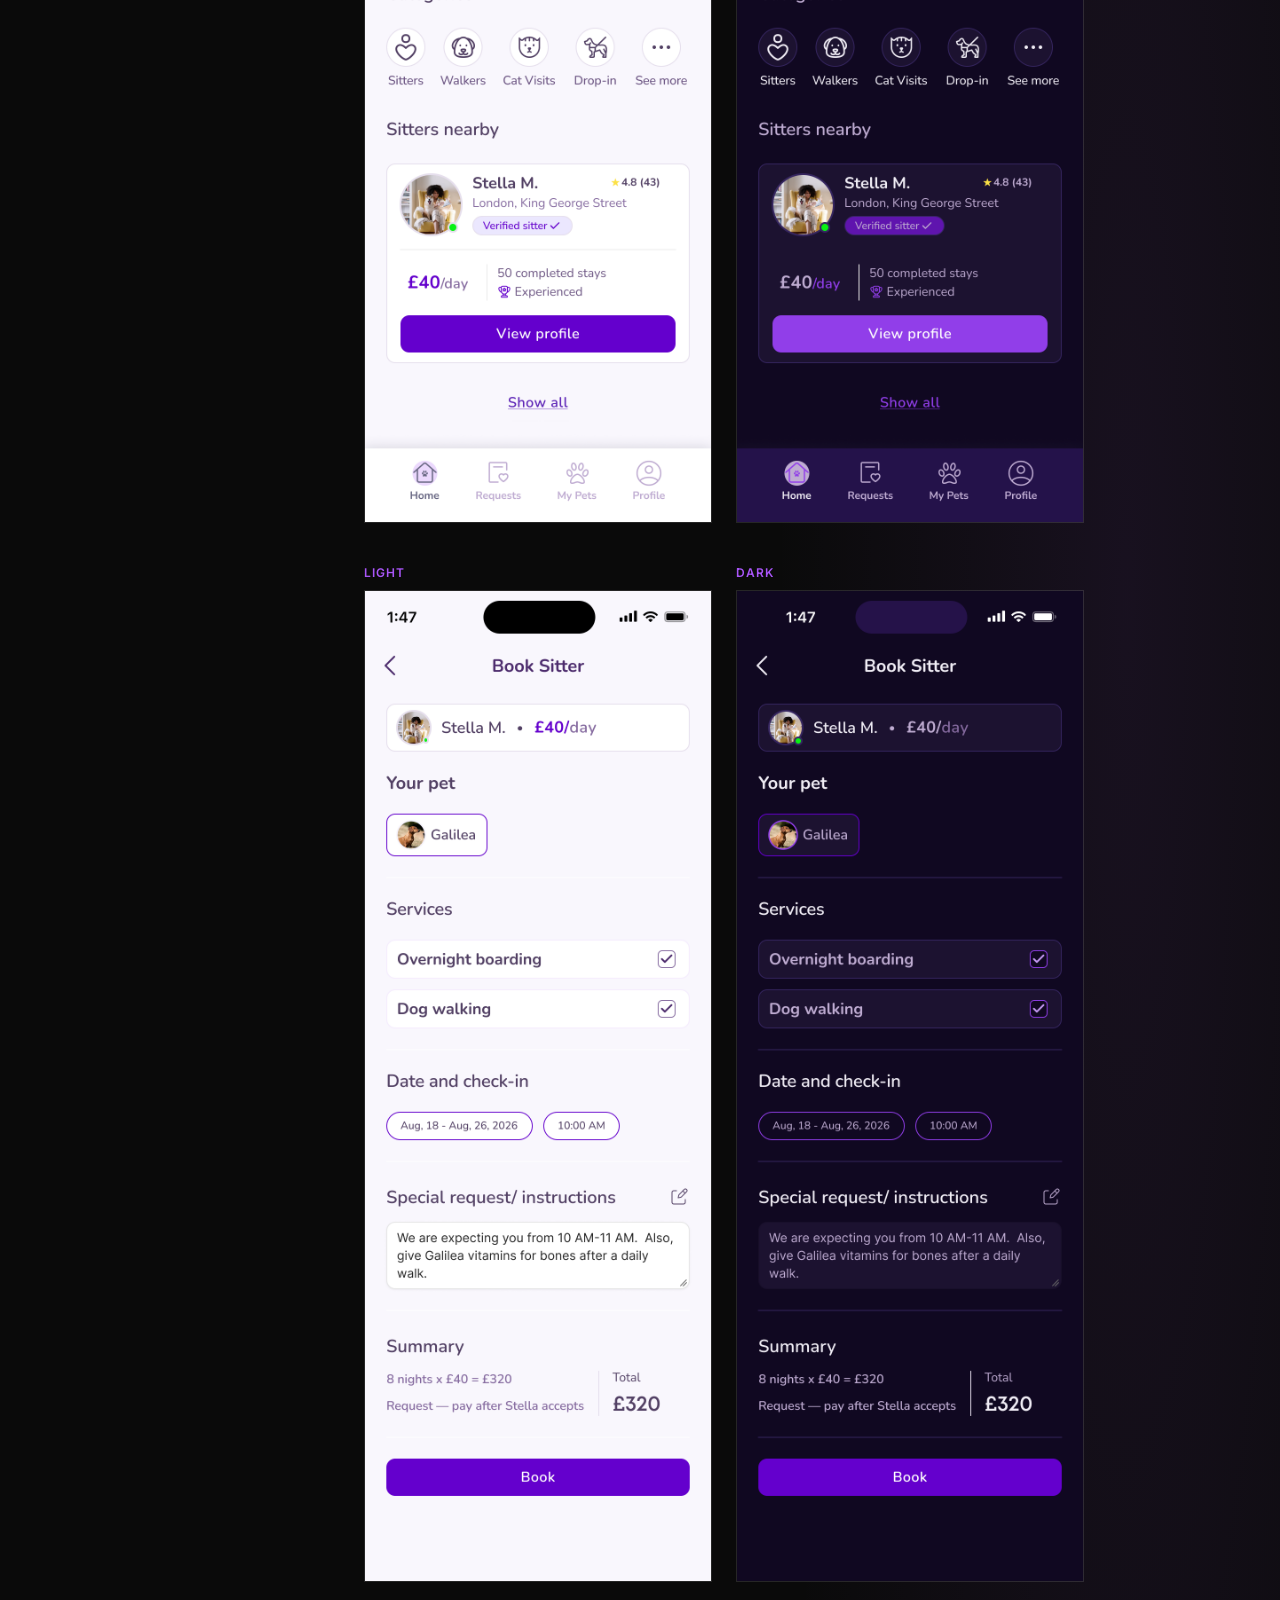
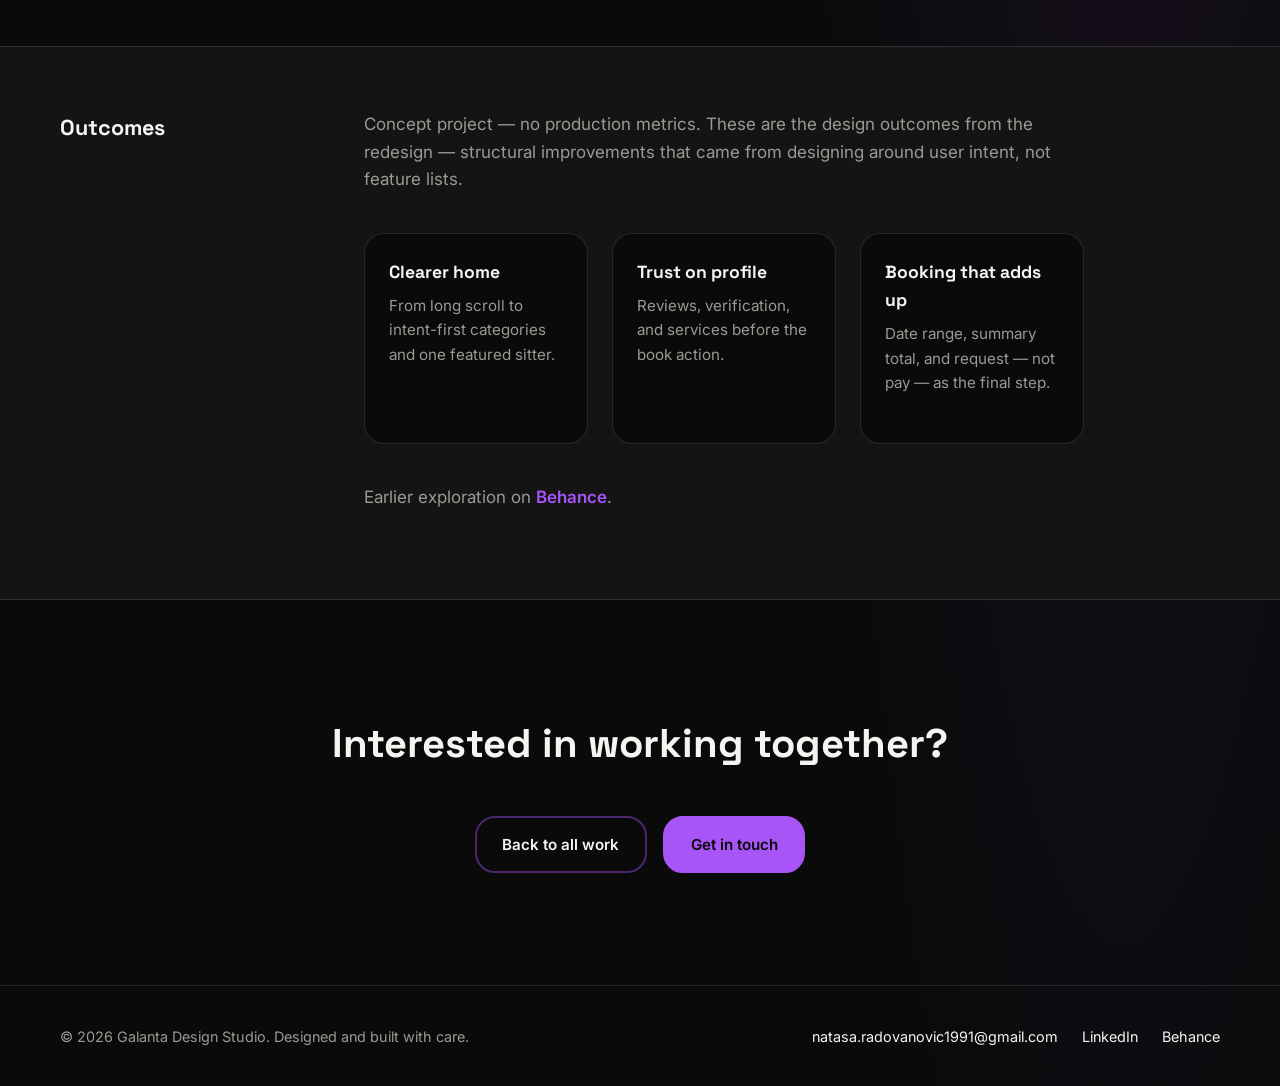
==== commit ef981f68: "Spremno za objavu: responzivni sajt, mobilni meni, favicon i G ikonica. Ugrađena navigacija u HTML, " ====
--- a/cases/pawstay.html
+++ b/cases/pawstay.html
@@ -3,18 +3,49 @@
 <head>
   <meta charset="UTF-8">
   <meta name="viewport" content="width=device-width, initial-scale=1.0">
+  <link rel="icon" href="/assets/images/galanta/favicon.png" type="image/png" sizes="32x32">
+  <link rel="apple-touch-icon" href="/assets/images/galanta/icon-app.png">
   <title>PawStay — Galanta Design Studio</title>
   <meta name="description" content="PawStay — concept case study for a trust-first pet sitting app. Most client work is under NDA; this project shows the design process publicly.">
   <link rel="preconnect" href="https://fonts.googleapis.com">
   <link rel="preconnect" href="https://fonts.gstatic.com" crossorigin>
   <link href="https://fonts.googleapis.com/css2?family=Inter:wght@400;500;600&family=Space+Grotesk:wght@500;700&display=swap" rel="stylesheet">
-  <link rel="stylesheet" href="../assets/css/styles.css?v=2">
+  <link rel="stylesheet" href="../assets/css/styles.css?v=5">
   <link rel="stylesheet" href="../assets/css/effects.css">
-  <link rel="stylesheet" href="../assets/css/case.css?v=7">
+  <link rel="stylesheet" href="../assets/css/case.css?v=8">
 </head>
 <body>
   <a href="#main" class="skip-link">Skip to main content</a>
-  <header class="site-header" data-partial="../partials/header.html"></header>
+  <header class="site-header">
+    <div class="container header__inner">
+      <a class="logo" href="../index.html" aria-label="Galanta Design Studio — Home">
+        <img class="logo__image" src="/assets/images/galanta/logo-nav.png" alt="" width="1024" height="129">
+      </a>
+      <nav class="main-nav" aria-label="Primary navigation">
+        <a href="../index.html#work">Work</a>
+        <a href="../index.html#about">About</a>
+        <a href="../index.html#contact">Contact</a>
+      </nav>
+      <button type="button" class="menu-toggle" aria-expanded="false" aria-controls="mobile-menu" aria-label="Open menu">
+        <span class="menu-toggle__bar"></span>
+        <span class="menu-toggle__bar"></span>
+        <span class="menu-toggle__bar"></span>
+      </button>
+    </div>
+  </header>
+  <div id="mobile-menu" class="mobile-menu" hidden>
+    <div class="mobile-menu__backdrop" data-menu-close tabindex="-1" aria-hidden="true"></div>
+    <div class="mobile-menu__panel">
+      <a class="mobile-menu__icon-link" href="../index.html" aria-label="Galanta — Home">
+        <img class="mobile-menu__icon" src="/assets/images/galanta/icon-app.png" alt="" width="80" height="80">
+      </a>
+      <nav class="mobile-menu__nav" aria-label="Mobile navigation">
+        <a class="mobile-menu__link" href="../index.html#work">Work</a>
+        <a class="mobile-menu__link" href="../index.html#about">About</a>
+        <a class="mobile-menu__link" href="../index.html#contact">Contact</a>
+      </nav>
+    </div>
+  </div>
   <main id="main" class="case-page">
     <header class="case-hero">
       <div class="container">
@@ -205,6 +236,6 @@
     </section>
   </main>
   <footer class="site-footer" data-partial="../partials/footer.html"></footer>
-  <script src="../assets/js/main.js" defer></script>
+  <script src="../assets/js/main.js?v=42" defer></script>
 </body>
 </html>
--- a/assets/css/styles.css
+++ b/assets/css/styles.css
@@ -15,6 +15,7 @@
   --radius: 20px;
   --radius-pill: 20px;
   --max-width: 1160px;
+  --nav-break: 800px;
   --space-xs: 0.5rem;
   --space-sm: 1rem;
   --space-md: 1.5rem;
@@ -29,6 +30,8 @@
 
 html {
   scroll-behavior: smooth;
+  -webkit-text-size-adjust: 100%;
+  text-size-adjust: 100%;
 }
 
 body {
@@ -39,6 +42,7 @@
   font-size: 1.0625rem;
   line-height: 1.6;
   -webkit-font-smoothing: antialiased;
+  overflow-x: hidden;
 }
 
 img {
@@ -102,11 +106,13 @@
   border: 2px solid transparent;
   border-radius: var(--radius);
   cursor: pointer;
-  transition: transform 0.15s ease, background 0.2s ease, border-color 0.2s ease, color 0.2s ease;
-}
-
-.button:hover {
-  transform: translateY(-2px);
+  transition: background 0.2s ease, border-color 0.2s ease, color 0.2s ease, transform 0.15s ease;
+}
+
+@media (hover: hover) and (pointer: fine) {
+  .button:hover {
+    transform: translateY(-2px);
+  }
 }
 
 .button--primary {
@@ -142,6 +148,14 @@
   border-bottom: 1px solid var(--color-border);
 }
 
+body.menu-open .site-header {
+  z-index: 210;
+}
+
+body.menu-open {
+  overflow: hidden;
+}
+
 .header__inner {
   display: flex;
   align-items: center;
@@ -160,14 +174,9 @@
   display: block;
   height: auto;
   width: auto;
-  max-height: 1.75rem;
+  max-height: clamp(1.2rem, 3.2vw, 2rem);
+  max-width: min(11rem, 52vw);
   background: transparent;
-}
-
-@media (min-width: 768px) {
-  .logo__image {
-    max-height: 2rem;
-  }
 }
 
 .main-nav {
@@ -198,42 +207,140 @@
 .menu-toggle {
   display: none;
   flex-direction: column;
-  gap: 6px;
+  justify-content: center;
+  align-items: center;
+  gap: 5px;
+  width: 44px;
+  height: 44px;
   background: transparent;
   border: none;
-  padding: 6px;
+  padding: 0;
   cursor: pointer;
-}
-
-.menu-toggle span {
+  z-index: 211;
+  flex-shrink: 0;
+  position: relative;
+}
+
+.menu-toggle__bar {
   display: block;
-  width: 28px;
+  width: 26px;
   height: 2px;
   background: var(--color-text);
-  transition: transform 0.2s ease;
+  border-radius: 1px;
+  transition: transform 0.25s ease, opacity 0.2s ease;
+  transform-origin: center;
+}
+
+.menu-toggle[aria-expanded='true'] .menu-toggle__bar:nth-child(1) {
+  transform: translateY(7px) rotate(45deg);
+}
+
+.menu-toggle[aria-expanded='true'] .menu-toggle__bar:nth-child(2) {
+  opacity: 0;
+}
+
+.menu-toggle[aria-expanded='true'] .menu-toggle__bar:nth-child(3) {
+  transform: translateY(-7px) rotate(-45deg);
 }
 
 .mobile-menu {
   position: fixed;
   inset: 0;
-  background: var(--color-bg);
-  display: flex;
+  z-index: 200;
+}
+
+.mobile-menu[hidden] {
+  display: none !important;
+}
+
+.mobile-menu:not([hidden]) {
+  display: block;
+}
+
+.mobile-menu__backdrop {
+  position: absolute;
+  inset: 0;
+  background: rgba(8, 8, 8, 0.82);
+  backdrop-filter: blur(10px);
+  -webkit-backdrop-filter: blur(10px);
+  opacity: 0;
+  transition: opacity 0.3s ease;
+}
+
+.mobile-menu:not([hidden]) .mobile-menu__backdrop {
+  opacity: 1;
+}
+
+.mobile-menu__panel {
+  position: relative;
+  z-index: 1;
+  display: flex;
+  flex-direction: column;
   align-items: center;
   justify-content: center;
-  z-index: 40;
-}
-
-.mobile-menu[hidden] {
-  display: none;
-}
-
-.mobile-menu nav {
+  min-height: 100%;
+  padding: calc(var(--space-xl) + 3rem) var(--space-md) var(--space-xl);
+  opacity: 0;
+  transform: translateY(12px);
+  transition: opacity 0.3s ease, transform 0.3s ease;
+}
+
+.mobile-menu:not([hidden]) .mobile-menu__panel {
+  opacity: 1;
+  transform: translateY(0);
+}
+
+.mobile-menu__icon-link {
+  position: absolute;
+  top: var(--space-md);
+  left: var(--space-md);
+  line-height: 0;
+}
+
+.mobile-menu__icon {
+  display: block;
+  width: 44px;
+  height: 44px;
+  border-radius: 10px;
+}
+
+.mobile-menu__nav {
   display: flex;
   flex-direction: column;
-  gap: var(--space-md);
+  align-items: center;
+  gap: var(--space-sm);
+  width: 100%;
+  max-width: 280px;
+}
+
+.mobile-menu__link {
+  display: block;
+  width: 100%;
+  padding: 0.85rem 1.25rem;
   font-family: var(--font-display);
-  font-size: 2rem;
+  font-size: clamp(1.75rem, 8vw, 2.25rem);
+  font-weight: 700;
   text-align: center;
+  letter-spacing: -0.02em;
+  color: var(--color-text);
+  border: 1px solid transparent;
+  border-radius: var(--radius);
+  transition: background 0.2s ease, border-color 0.2s ease, color 0.2s ease;
+}
+
+.mobile-menu__link:active,
+.mobile-menu__link:focus-visible {
+  background: var(--color-accent-soft);
+  border-color: var(--color-accent-outline);
+  color: var(--color-accent-hover);
+}
+
+@media (hover: hover) and (pointer: fine) {
+  .mobile-menu__link:hover {
+    background: var(--color-accent-soft);
+    border-color: var(--color-accent-hover);
+    color: var(--color-accent-hover);
+  }
 }
 
 .hero {
@@ -288,13 +395,27 @@
   border: 1px solid var(--color-border);
   border-radius: var(--radius);
   overflow: hidden;
-  transition: transform 0.2s ease, border-color 0.2s ease, box-shadow 0.2s ease;
-}
-
-.case-card:hover {
-  transform: translateY(-6px);
-  border-color: var(--color-accent-outline);
-  box-shadow: 0 12px 40px rgba(168, 85, 247, 0.08);
+  transition: border-color 0.2s ease, box-shadow 0.2s ease, transform 0.2s ease;
+}
+
+@media (hover: hover) and (pointer: fine) {
+  .case-card:hover {
+    transform: translateY(-6px);
+    border-color: var(--color-accent-outline);
+    box-shadow: 0 12px 40px rgba(168, 85, 247, 0.08);
+  }
+
+  .case-card:hover .case-card__tag {
+    background: var(--color-accent-soft);
+    border-color: var(--color-accent-hover);
+    color: var(--color-accent-hover);
+  }
+
+  .about__tools li:hover {
+    background: var(--color-accent-soft);
+    border-color: var(--color-accent-hover);
+    color: var(--color-accent-hover);
+  }
 }
 
 .case-card__link {
@@ -355,12 +476,6 @@
   transition: background 0.2s ease, border-color 0.2s ease, color 0.2s ease;
 }
 
-.case-card:hover .case-card__tag {
-  background: var(--color-accent-soft);
-  border-color: var(--color-accent-hover);
-  color: var(--color-accent-hover);
-}
-
 .case-card--external .case-card__body h3::after {
   content: " ↗";
   font-size: 0.75em;
@@ -444,12 +559,6 @@
   transition: background 0.2s ease, border-color 0.2s ease, color 0.2s ease;
 }
 
-.about__tools li:hover {
-  background: var(--color-accent-soft);
-  border-color: var(--color-accent-hover);
-  color: var(--color-accent-hover);
-}
-
 .contact {
   padding-block: var(--space-2xl);
   text-align: center;
@@ -465,10 +574,11 @@
 .contact__email {
   display: inline-block;
   font-family: var(--font-display);
-  font-size: clamp(1.5rem, 4vw, 2.5rem);
+  font-size: clamp(1.15rem, 4.5vw, 2.5rem);
   font-weight: 700;
   color: var(--color-accent);
   margin-bottom: var(--space-lg);
+  word-break: break-word;
 }
 
 .contact__email:hover {
@@ -514,36 +624,129 @@
   color: var(--color-text);
 }
 
-@media (max-width: 780px) {
+@media (max-width: 800px) {
+  :root {
+    --space-lg: 2rem;
+    --space-xl: 2.75rem;
+    --space-2xl: 4.5rem;
+  }
+
+  .container {
+    width: min(100% - var(--space-md) * 2, var(--max-width));
+  }
+
+  body {
+    font-size: 1rem;
+  }
+
   .main-nav {
-    display: none;
+    display: none !important;
   }
 
   .menu-toggle {
-    display: flex;
+    display: flex !important;
+  }
+
+  .header__inner {
+    gap: var(--space-sm);
+  }
+
+  .logo {
+    flex: 1;
+    min-width: 0;
+  }
+
+  .hero {
+    padding-block: var(--space-xl);
+  }
+
+  .hero__title {
+    font-size: clamp(2rem, 9vw, 2.75rem);
+    line-height: 1.05;
+  }
+
+  .hero__subtitle {
+    font-size: clamp(1rem, 4vw, 1.15rem);
+  }
+
+  .section-title {
+    font-size: clamp(1.65rem, 7vw, 2.25rem);
+  }
+
+  .section-lead {
+    font-size: 1rem;
+    margin-bottom: var(--space-lg);
+  }
+
+  .work__grid {
+    grid-template-columns: 1fr;
+  }
+
+  .case-card__body h3 {
+    font-size: 1.25rem;
+  }
+
+  .about {
+    padding-block: var(--space-xl);
   }
 
   .about__layout {
     grid-template-columns: 1fr;
+    gap: var(--space-lg);
   }
 
   .about__visual {
     position: static;
-    max-width: 240px;
+    max-width: min(220px, 70vw);
+    margin-inline: auto;
+  }
+
+  .about__text .lead {
+    font-size: 1.1rem;
   }
 
   .hero__actions {
     flex-direction: column;
+    align-items: stretch;
   }
 
   .button {
     width: 100%;
   }
 
+  .contact {
+    padding-block: var(--space-xl);
+  }
+
+  .contact__text {
+    font-size: 1.05rem;
+    padding-inline: var(--space-xs);
+  }
+
+  .contact__socials {
+    flex-direction: column;
+    gap: var(--space-sm);
+  }
+
   .footer__inner {
     flex-direction: column;
-    gap: var(--space-xs);
+    gap: var(--space-sm);
     text-align: center;
+  }
+
+  .footer__links {
+    justify-content: center;
+  }
+}
+
+@media (min-width: 801px) and (max-width: 1024px) {
+  .work__grid {
+    grid-template-columns: repeat(2, 1fr);
+  }
+
+  .about__layout {
+    grid-template-columns: 220px 1fr;
+    gap: var(--space-lg);
   }
 }
 
--- a/assets/css/effects.css
+++ b/assets/css/effects.css
@@ -278,7 +278,7 @@
   box-shadow: 0 0 28px rgba(168, 85, 247, 0.18);
 }
 
-@media (max-width: 768px) {
+@media (max-width: 800px) {
   .cursor-ring {
     display: none;
   }
@@ -286,4 +286,12 @@
   .galaxy-field__anchors {
     display: none;
   }
-}
+
+  body.is-galaxy-active {
+    background: var(--color-bg);
+  }
+
+  .galaxy-field {
+    display: none;
+  }
+}
--- a/assets/css/case.css
+++ b/assets/css/case.css
@@ -27,18 +27,41 @@
   color: var(--color-accent-hover);
 }
 
+@media (hover: none), (pointer: coarse) {
+  .case-hero__tag:hover,
+  .case-hero-showcase__tags span:hover,
+  .case-outcome:hover {
+    background: transparent;
+    border-color: var(--color-accent-outline);
+    color: var(--color-muted);
+    box-shadow: none;
+  }
+
+  .case-hero__tag:hover {
+    color: var(--color-muted);
+  }
+}
+
+@media (hover: hover) and (pointer: fine) {
+  .case-outcome:hover {
+    border-color: var(--color-accent-outline);
+    box-shadow: 0 8px 28px rgba(168, 85, 247, 0.06);
+  }
+}
+
 .case-hero__title {
   font-family: var(--font-display);
-  font-size: clamp(2.5rem, 6vw, 4.5rem);
+  font-size: clamp(1.85rem, 6vw, 4.5rem);
   font-weight: 700;
   letter-spacing: -0.04em;
   margin: 0 0 var(--space-md);
   max-width: 900px;
+  line-height: 1.05;
 }
 
 .case-hero__summary {
   color: var(--color-muted);
-  font-size: 1.25rem;
+  font-size: clamp(1rem, 2.5vw, 1.25rem);
   max-width: 640px;
   margin-bottom: var(--space-md);
 }
@@ -349,8 +372,8 @@
 }
 
 .case-outcome:hover {
-  border-color: var(--color-accent-outline);
-  box-shadow: 0 8px 28px rgba(168, 85, 247, 0.06);
+  border-color: var(--color-border);
+  box-shadow: none;
 }
 
 .case-outcome strong {
@@ -490,25 +513,66 @@
   flex-wrap: wrap;
 }
 
-@media (max-width: 780px) {
+@media (max-width: 800px) {
+  .case-hero {
+    padding-block: var(--space-xl);
+  }
+
+  .case-hero-image {
+    padding-block: var(--space-lg);
+  }
+
+  .case-section {
+    padding-block: var(--space-lg);
+  }
+
   .case-section__inner {
     grid-template-columns: 1fr;
+    gap: var(--space-md);
   }
 
   .case-section__title {
     position: static;
-  }
-
-  .image-row {
-    grid-template-columns: 1fr;
+    font-size: 1.2rem;
+  }
+
+  .case-section__body {
+    max-width: 100%;
+  }
+
+  .case-meta {
+    grid-template-columns: repeat(2, 1fr);
+    gap: var(--space-sm);
+  }
+
+  .case-live-links {
+    flex-direction: column;
+    align-items: stretch;
+  }
+
+  .case-live-links .button {
+    width: 100%;
   }
 
   .case-compare {
     grid-template-columns: 1fr;
   }
 
+  .case-compare__col--before img {
+    width: 100%;
+  }
+
   .case-hero-showcase {
     grid-template-columns: 1fr;
+    gap: var(--space-lg);
+  }
+
+  .case-hero-showcase__phone {
+    max-width: min(220px, 62vw);
+  }
+
+  .case-hero-showcase__logo {
+    width: min(120px, 32vw);
   }
 
   .case-pair {
@@ -523,4 +587,41 @@
   .case-gallery--speakers {
     grid-template-columns: 1fr;
   }
-}
+
+  .image-row {
+    grid-template-columns: 1fr;
+  }
+
+  .case-figure--scale-80 img {
+    width: 100%;
+  }
+
+  .case-context {
+    padding: var(--space-sm) var(--space-md);
+    font-size: 0.95rem;
+  }
+
+  .case-cta {
+    padding-block: var(--space-xl);
+  }
+
+  .case-cta__actions {
+    flex-direction: column;
+    align-items: stretch;
+  }
+
+  .case-cta__actions .button {
+    width: 100%;
+  }
+
+  .case-outcomes {
+    grid-template-columns: 1fr;
+  }
+}
+
+@media (min-width: 801px) and (max-width: 1024px) {
+  .case-section__inner {
+    grid-template-columns: 200px 1fr;
+    gap: var(--space-lg);
+  }
+}
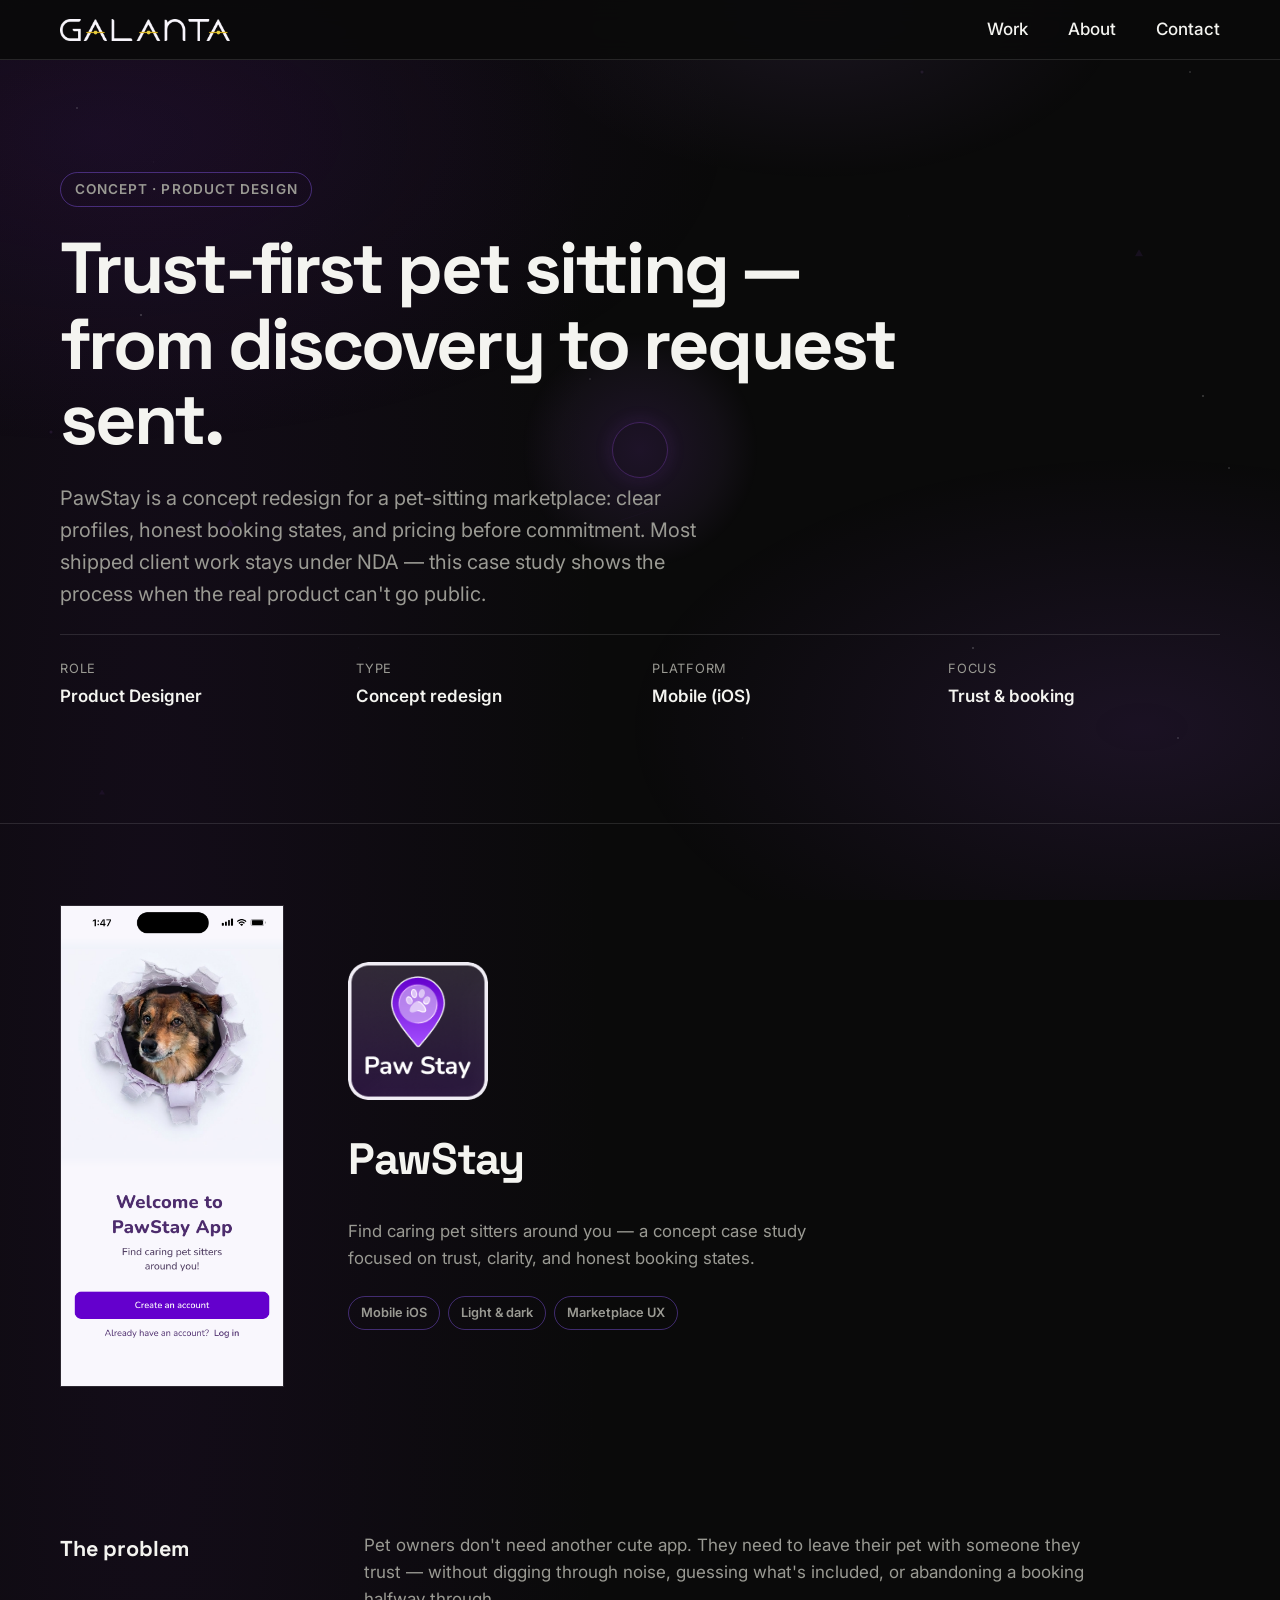
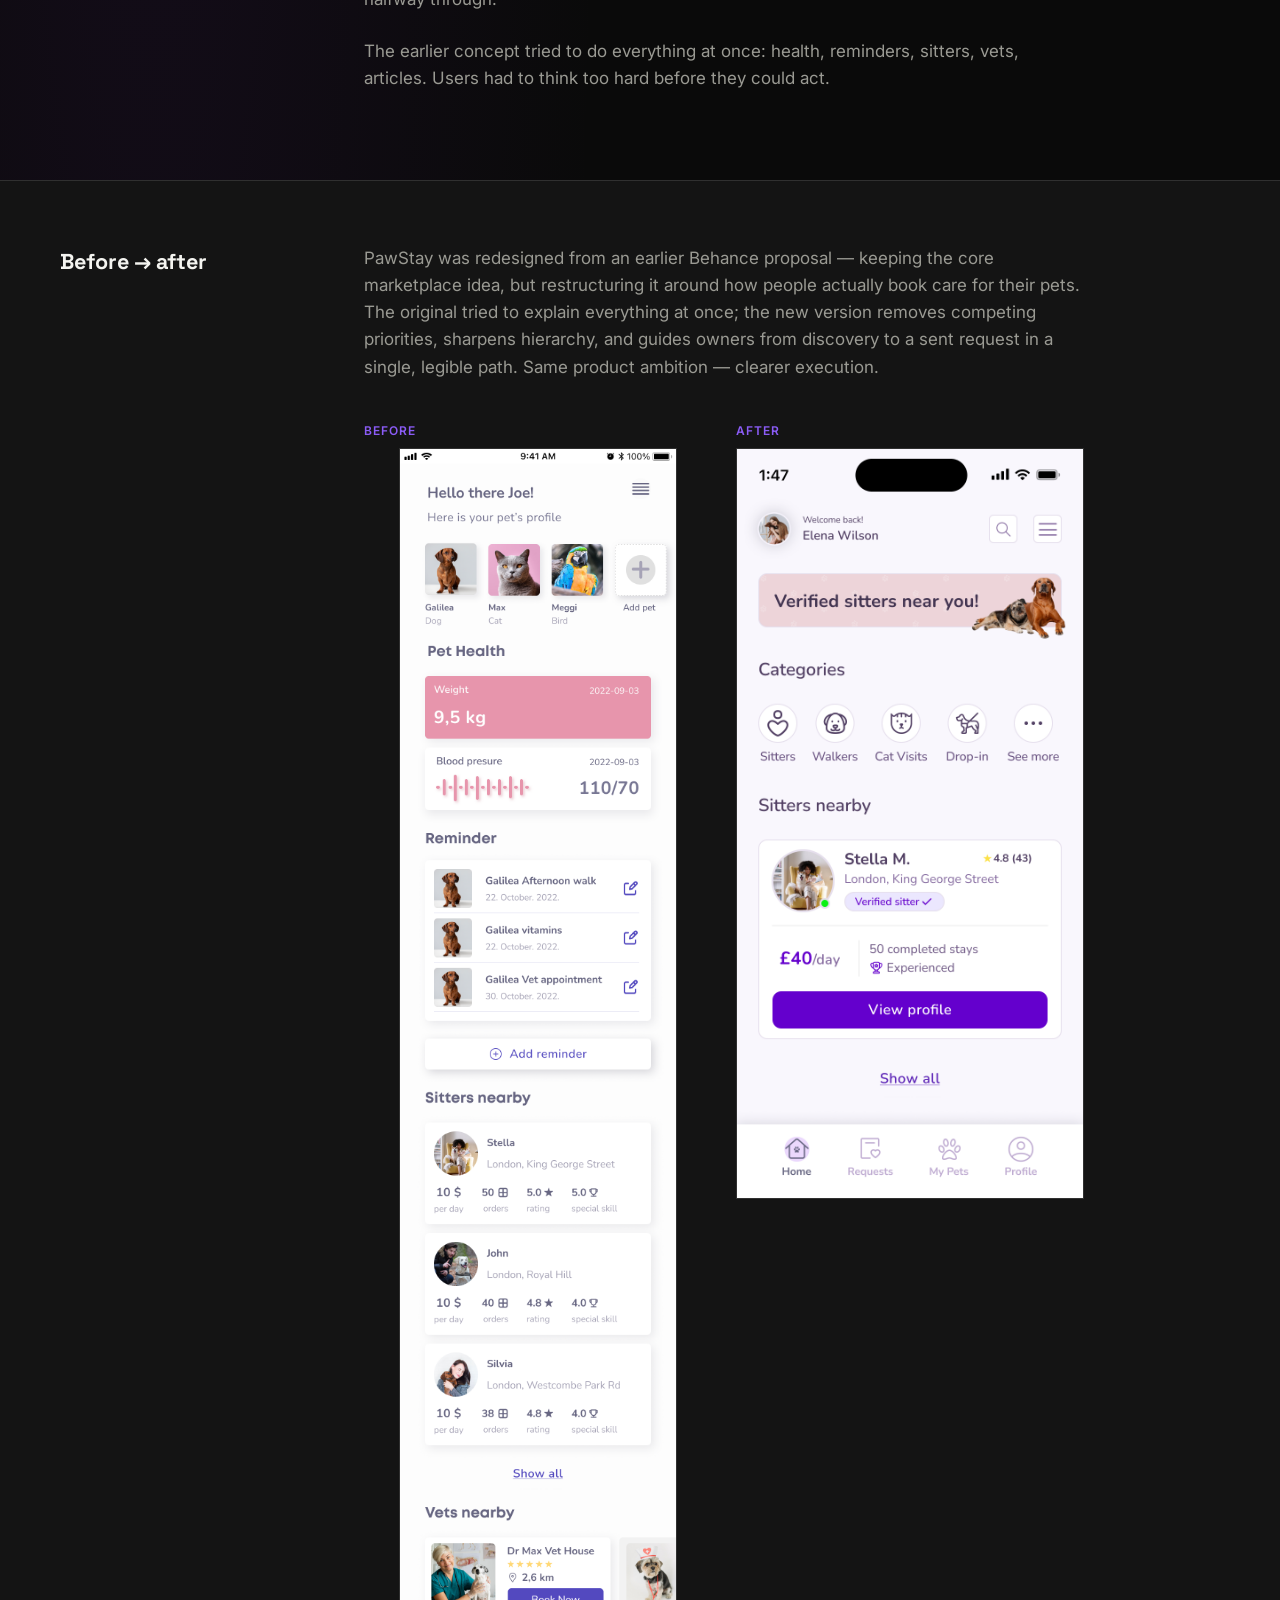
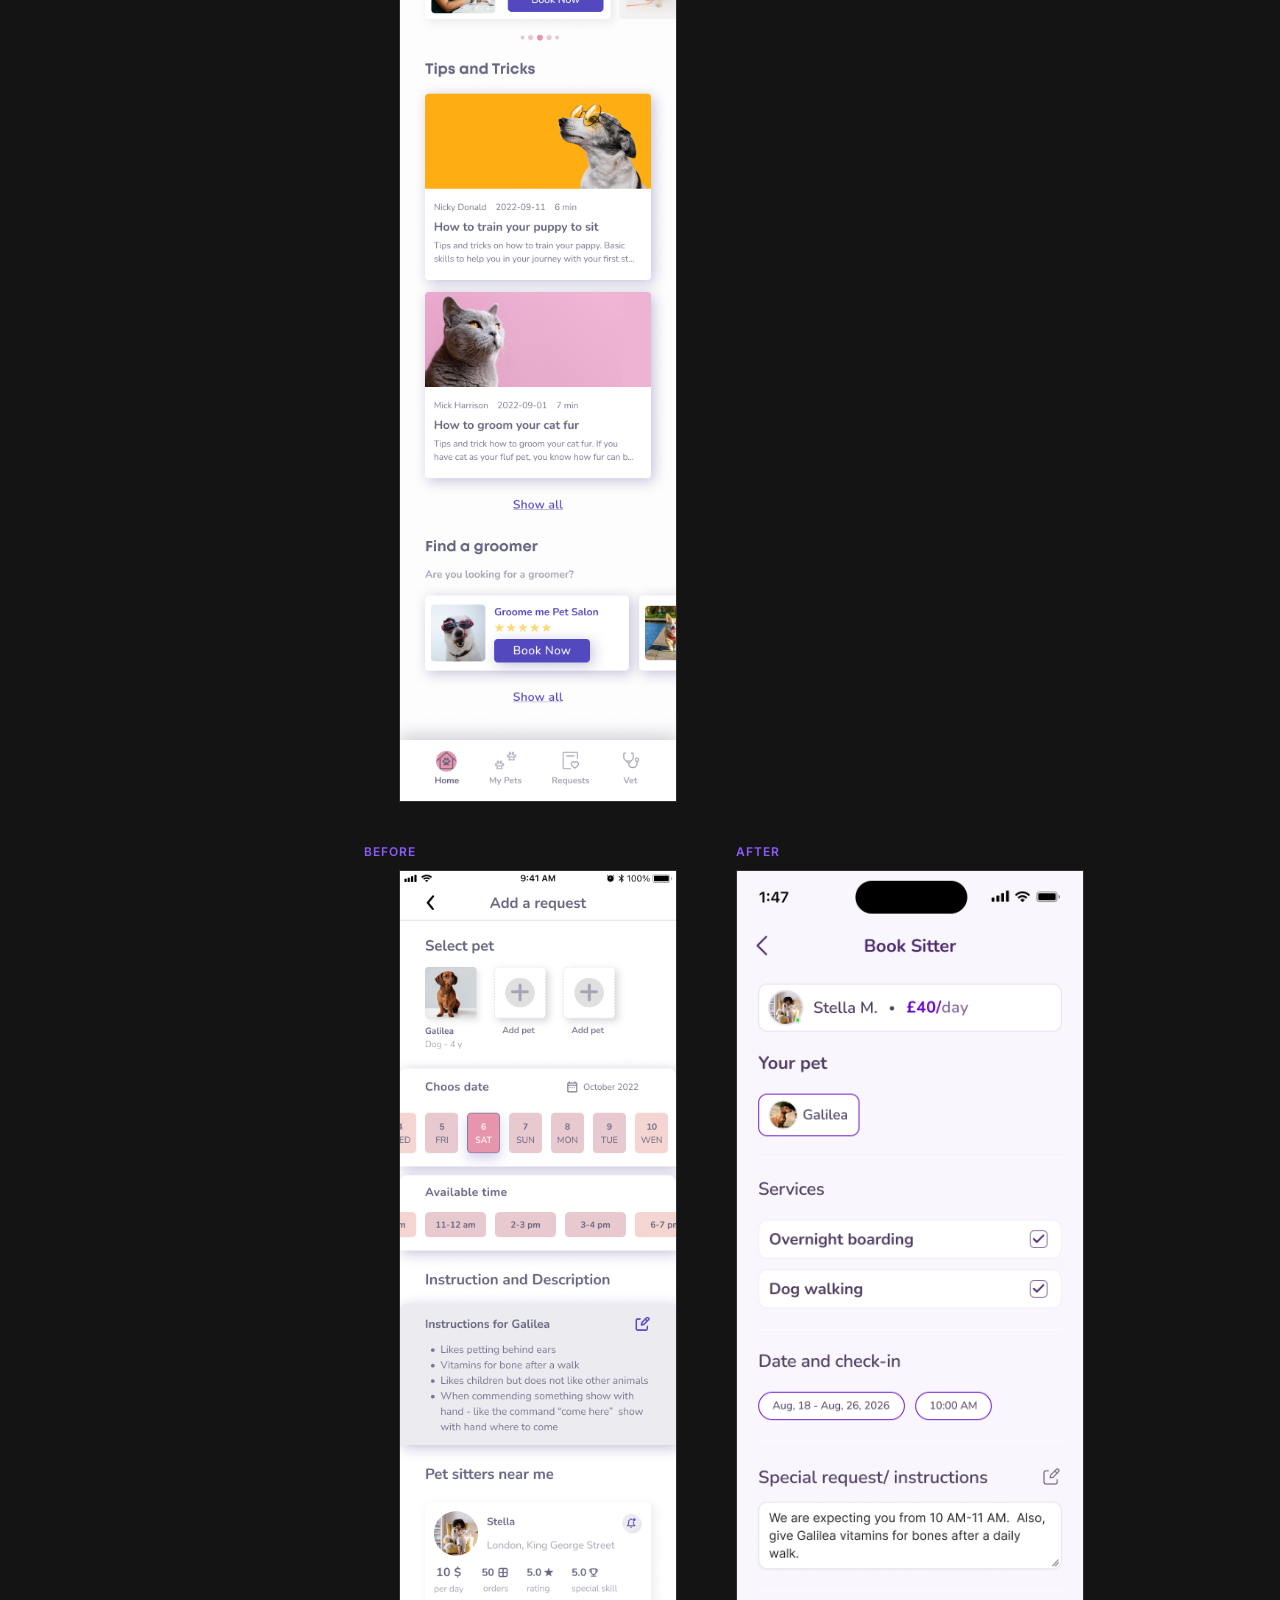
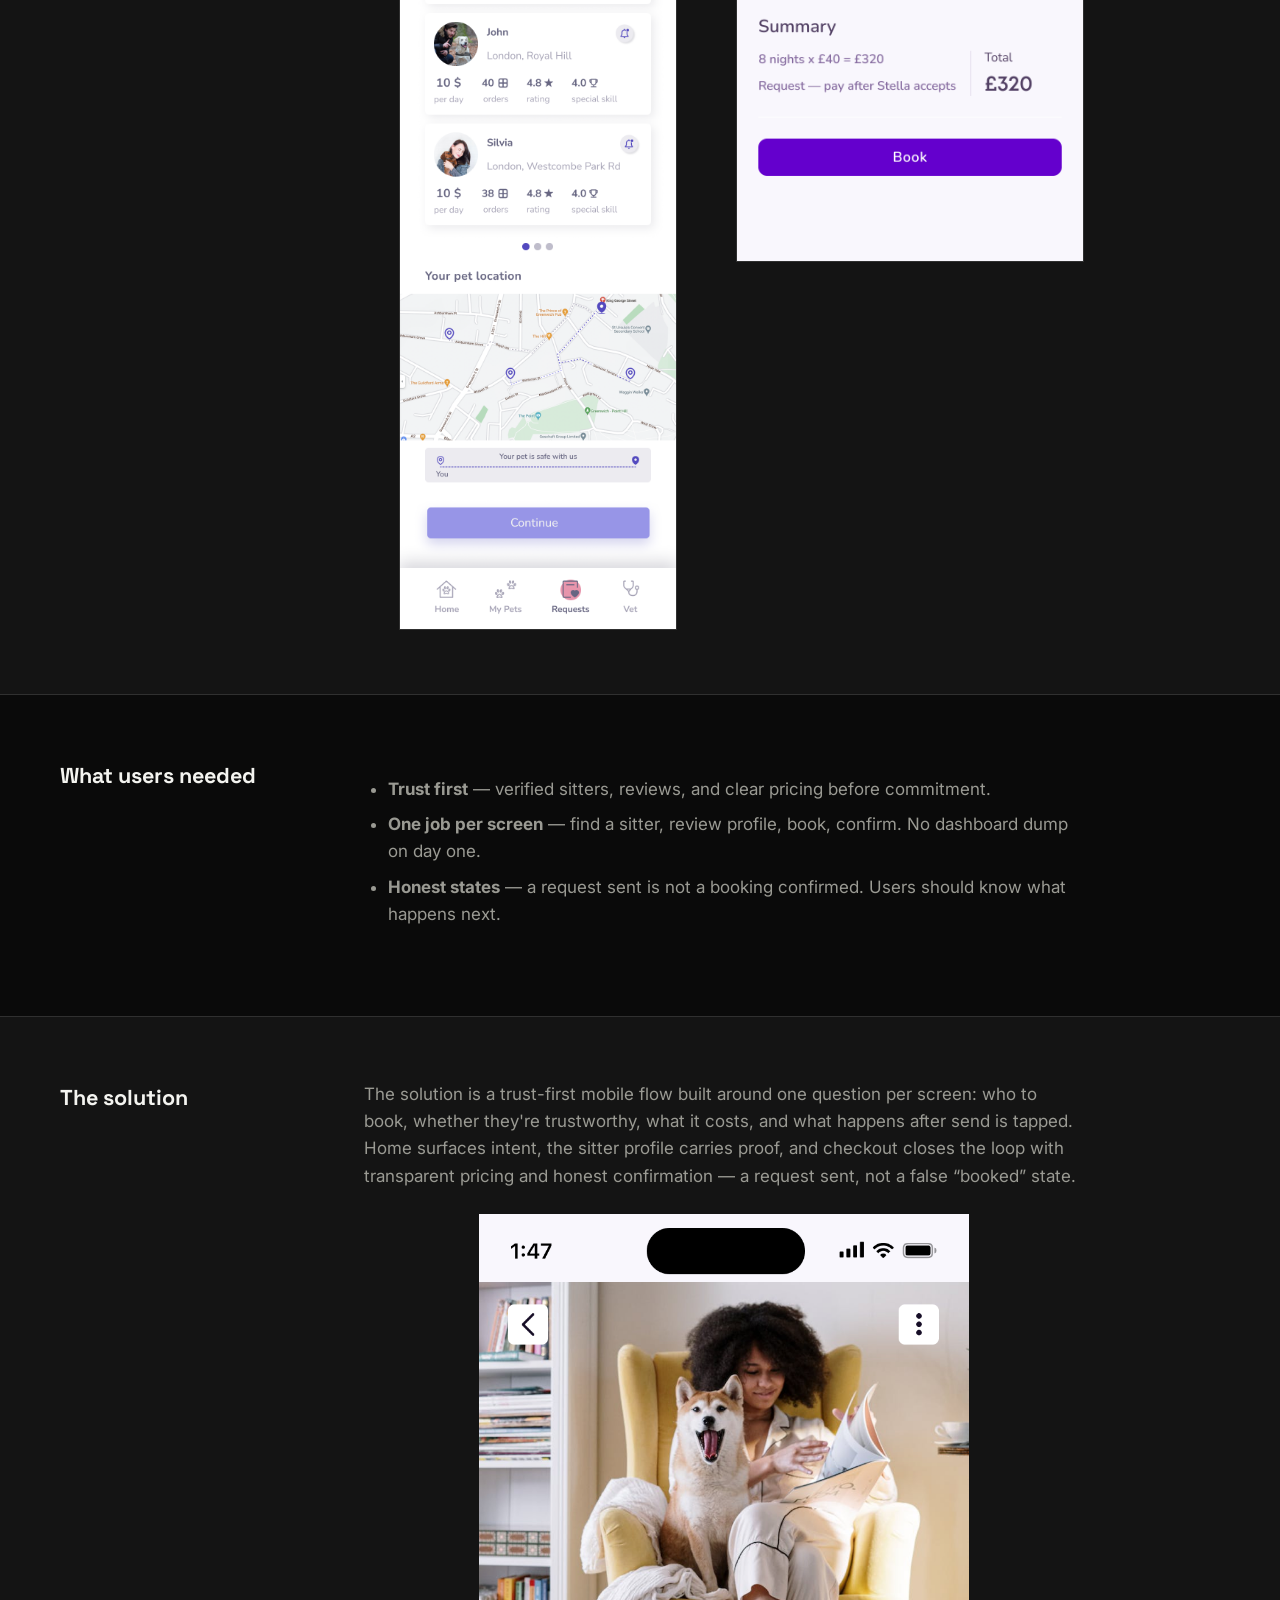
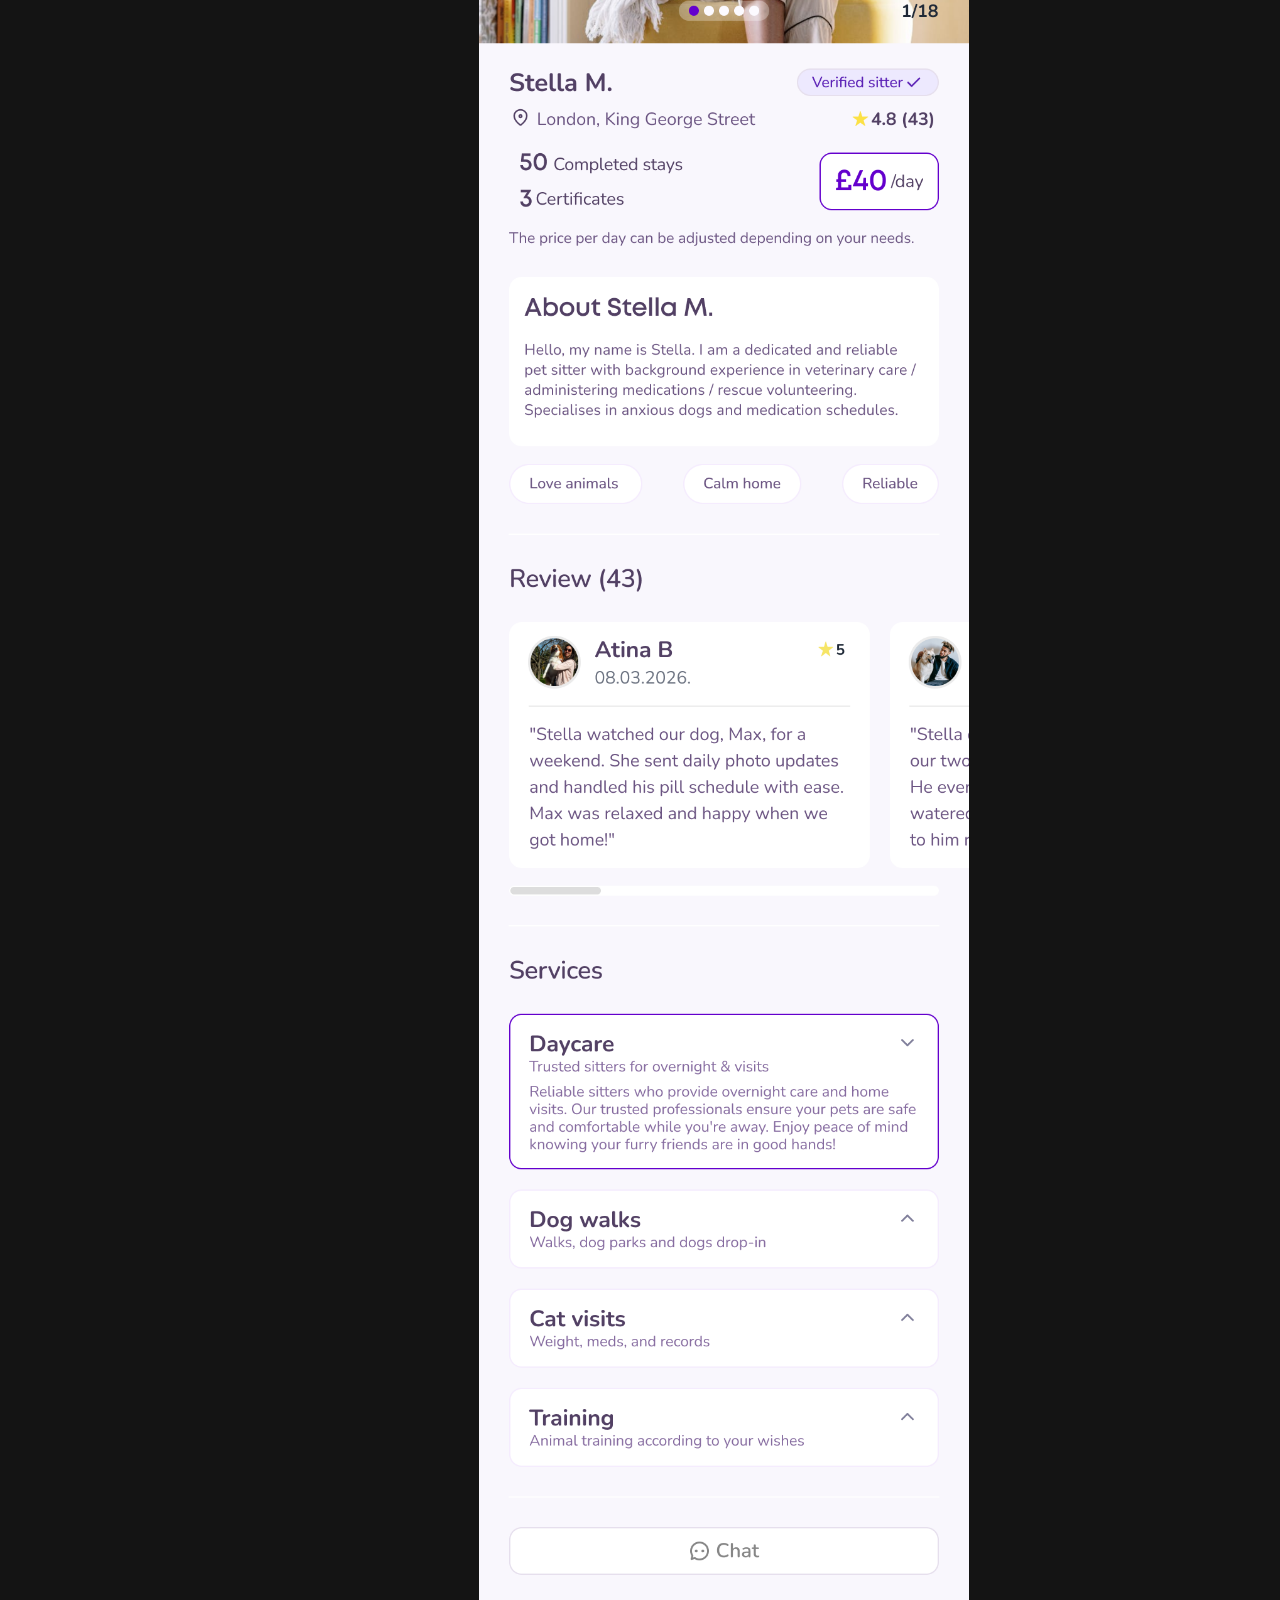
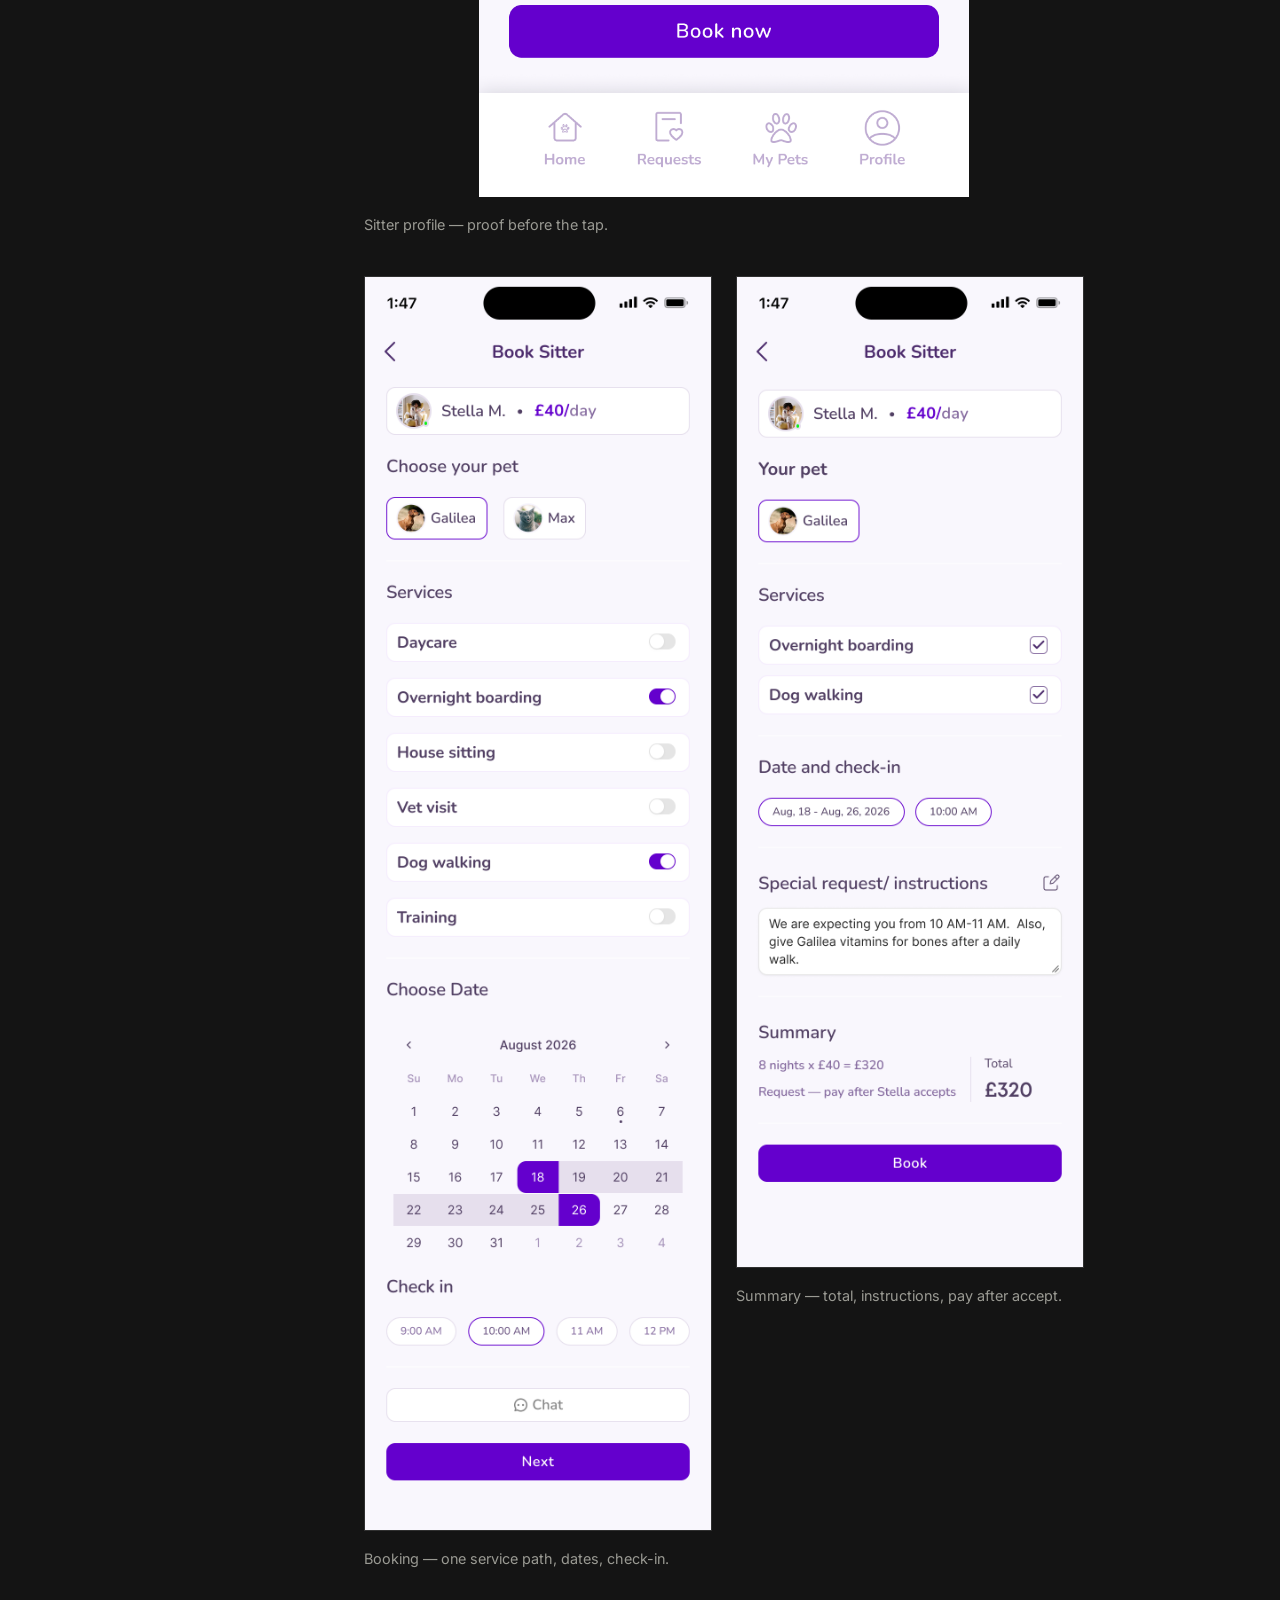
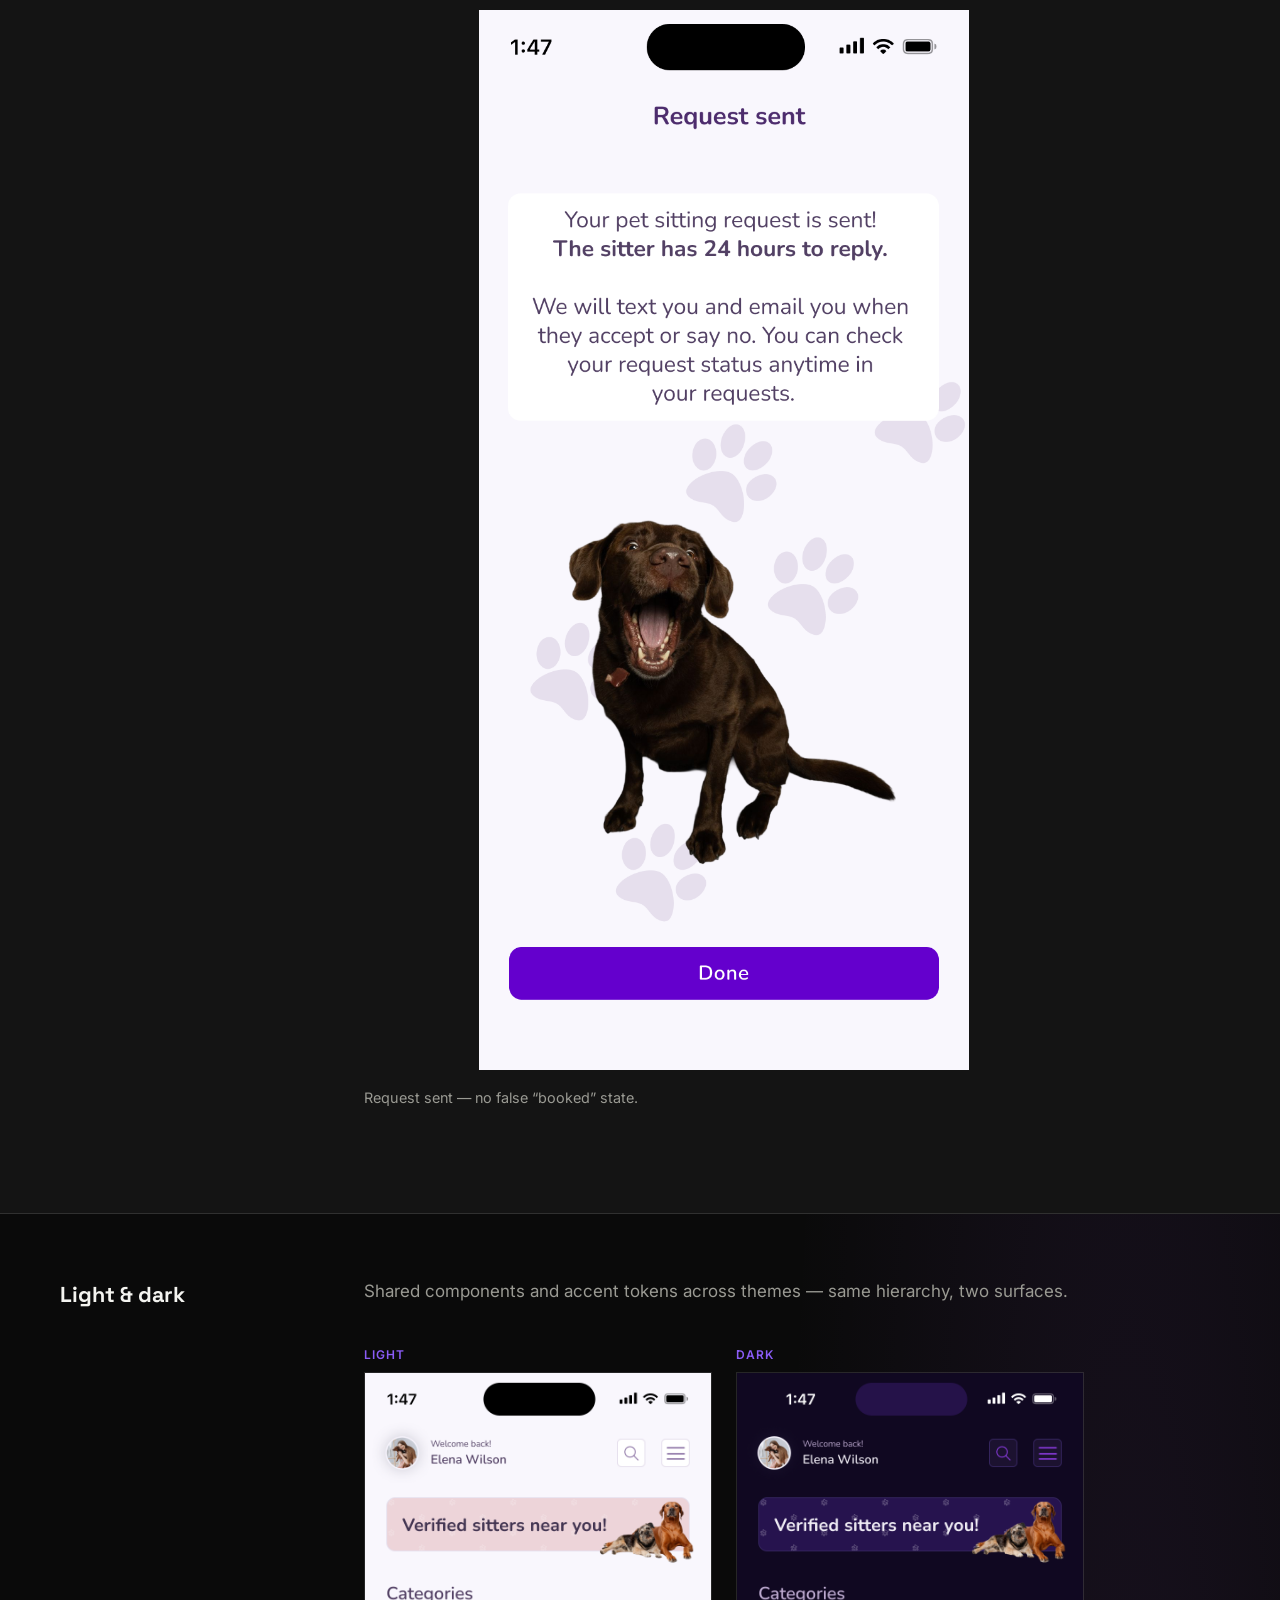
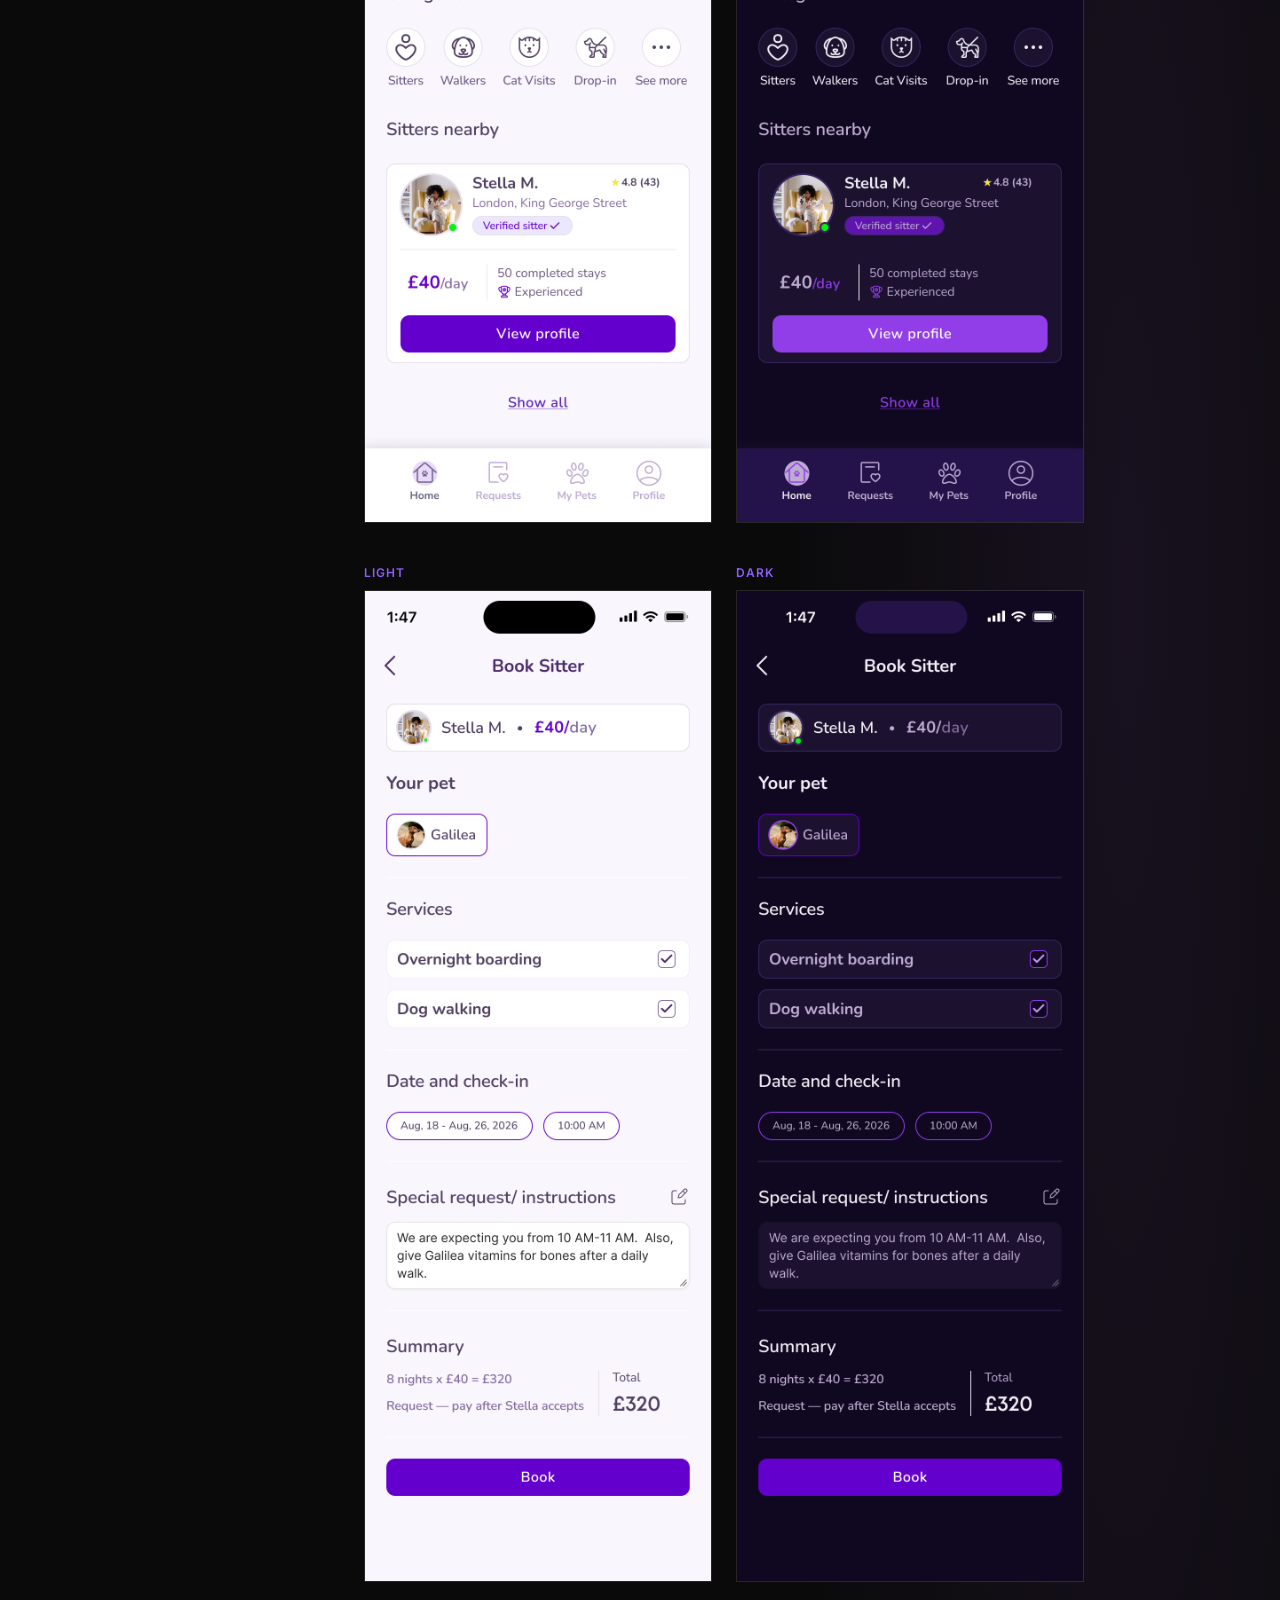
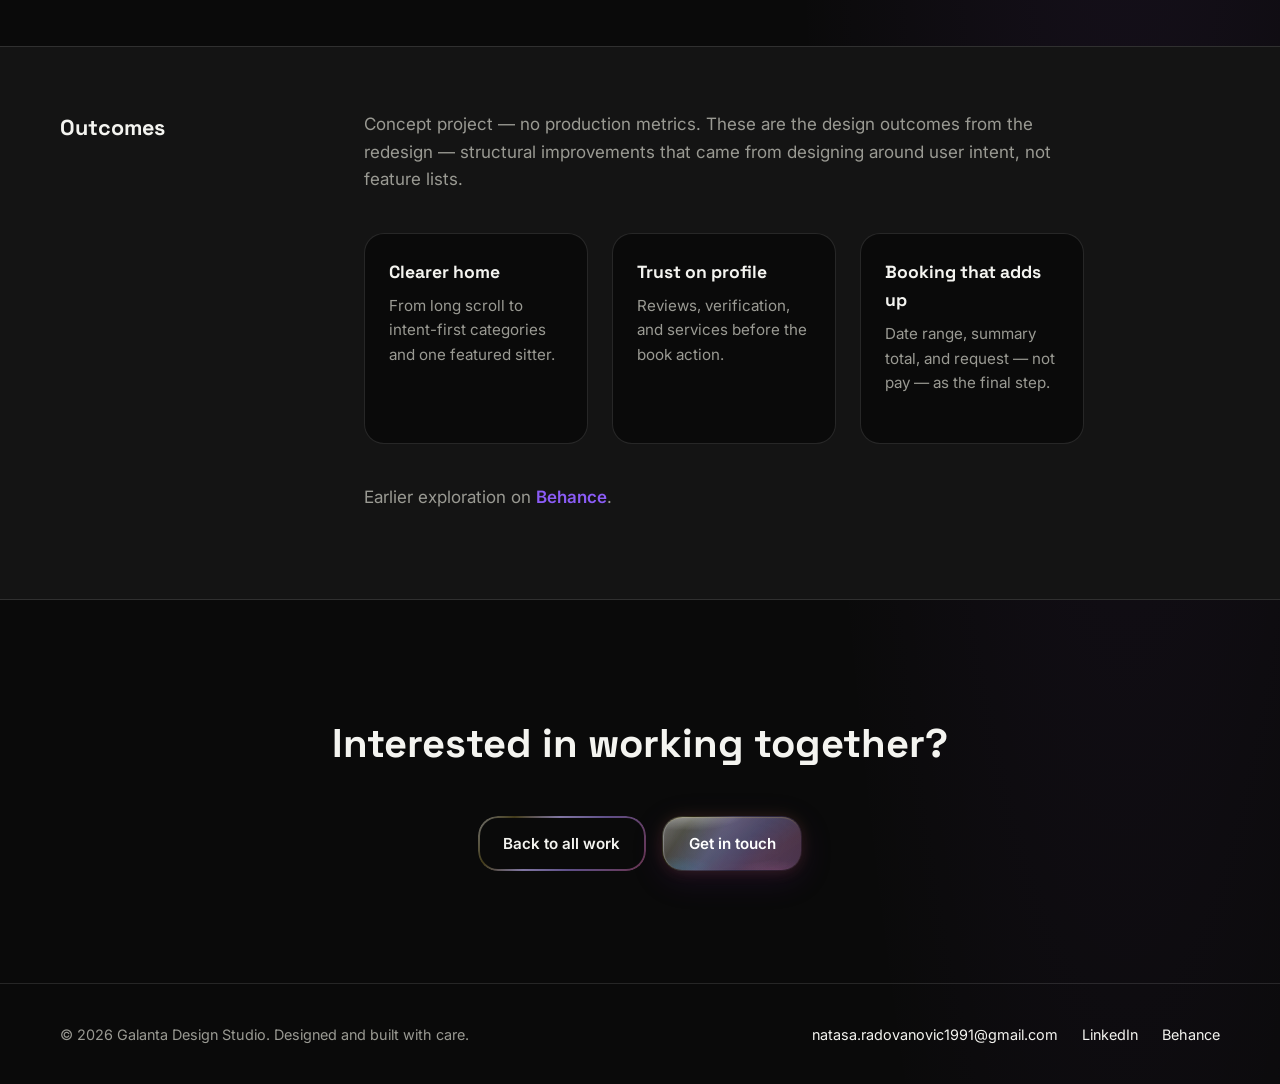
==== commit dc819516: "Hero polish, glass buttons, typography, logo v2, NDA outline" ====
--- a/cases/pawstay.html
+++ b/cases/pawstay.html
@@ -3,8 +3,8 @@
 <head>
   <meta charset="UTF-8">
   <meta name="viewport" content="width=device-width, initial-scale=1.0">
-  <link rel="icon" href="/assets/images/galanta/favicon.png" type="image/png" sizes="32x32">
-  <link rel="apple-touch-icon" href="/assets/images/galanta/icon-app.png">
+  <link rel="icon" href="/assets/images/galanta/favicon.png?v=2" type="image/png" sizes="32x32">
+  <link rel="apple-touch-icon" href="/assets/images/galanta/icon-app.png?v=2">
   <title>PawStay — Galanta Design Studio</title>
   <meta name="description" content="PawStay — concept case study for a trust-first pet sitting app. Most client work is under NDA; this project shows the design process publicly.">
   <link rel="preconnect" href="https://fonts.googleapis.com">
@@ -19,7 +19,7 @@
   <header class="site-header">
     <div class="container header__inner">
       <a class="logo" href="../index.html" aria-label="Galanta Design Studio — Home">
-        <img class="logo__image" src="/assets/images/galanta/logo-nav.png" alt="" width="1024" height="129">
+        <img class="logo__image" src="/assets/images/galanta/logo-nav.png?v=3" alt="Galanta Design Studio" width="1024" height="134">
       </a>
       <nav class="main-nav" aria-label="Primary navigation">
         <a href="../index.html#work">Work</a>
@@ -37,7 +37,7 @@
     <div class="mobile-menu__backdrop" data-menu-close tabindex="-1" aria-hidden="true"></div>
     <div class="mobile-menu__panel">
       <a class="mobile-menu__icon-link" href="../index.html" aria-label="Galanta — Home">
-        <img class="mobile-menu__icon" src="/assets/images/galanta/icon-app.png" alt="" width="80" height="80">
+        <img class="mobile-menu__icon" src="/assets/images/galanta/icon-app.png?v=2" alt="" width="80" height="80">
       </a>
       <nav class="mobile-menu__nav" aria-label="Mobile navigation">
         <a class="mobile-menu__link" href="../index.html#work">Work</a>
--- a/assets/css/styles.css
+++ b/assets/css/styles.css
@@ -5,10 +5,47 @@
   --color-surface: #141414;
   --color-text: #f4f4f0;
   --color-muted: #9a9a93;
-  --color-accent: #a855f7;
-  --color-accent-hover: #c084fc;
-  --color-accent-outline: rgba(168, 85, 247, 0.42);
-  --color-accent-soft: rgba(168, 85, 247, 0.14);
+  --color-hero-subtitle: #b8b8b0;
+  --color-accent: #8b5cf6;
+  --color-accent-deep: #6d28d9;
+  --color-accent-hover: #a78bfa;
+  --color-accent-bright: #c4b5fd;
+  --color-accent-warm: #fbbf24;
+  --color-accent-warm-soft: #fde68a;
+  --color-accent-warm-deep: #f59e0b;
+  --color-accent-outline: rgba(139, 92, 246, 0.42);
+  --color-accent-soft: rgba(139, 92, 246, 0.12);
+  --gradient-accent: linear-gradient(168deg, #8766f2 0%, #7c3aed 52%, #7340e6 100%);
+  --gradient-accent-hover: linear-gradient(168deg, #9474f4 0%, #8452ee 52%, #7c3aed 100%);
+  --gradient-accent-text: linear-gradient(120deg, #ede9fe 0%, #c4b5fd 38%, #a78bfa 72%, #9333ea 100%);
+  --gradient-pill-outline: linear-gradient(120deg, #f5e6b8 0%, #edd896 12%, #ede9fe 22%, #c4b5fd 38%, #a78bfa 72%, #9333ea 100%);
+  --gradient-nda-outline: linear-gradient(
+    132deg,
+    rgba(255, 255, 255, 0.3) 0%,
+    rgba(253, 224, 71, 0.16) 14%,
+    rgba(251, 191, 36, 0.1) 26%,
+    rgba(196, 181, 253, 0.46) 52%,
+    rgba(167, 139, 250, 0.4) 72%,
+    rgba(244, 114, 182, 0.3) 100%
+  );
+  --glass-blur: blur(24px) saturate(185%);
+  --glass-primary-bg: rgba(255, 255, 255, 0.09);
+  --gradient-outline: linear-gradient(
+    125deg,
+    rgba(255, 255, 255, 0.42) 0%,
+    rgba(253, 224, 71, 0.22) 18%,
+    rgba(196, 181, 253, 0.62) 40%,
+    rgba(167, 139, 250, 0.52) 62%,
+    rgba(244, 114, 182, 0.38) 100%
+  );
+  --gradient-outline-primary: linear-gradient(
+    125deg,
+    rgba(255, 255, 255, 0.26) 0%,
+    rgba(253, 224, 71, 0.12) 18%,
+    rgba(196, 181, 253, 0.28) 40%,
+    rgba(167, 139, 250, 0.22) 62%,
+    rgba(244, 114, 182, 0.16) 100%
+  );
   --color-border: rgba(244, 244, 240, 0.12);
   --font-display: 'Space Grotesk', sans-serif;
   --font-body: 'Inter', system-ui, -apple-system, sans-serif;
@@ -81,11 +118,11 @@
 }
 
 .section-title {
-  font-family: var(--font-display);
-  font-size: clamp(2rem, 5vw, 3.25rem);
+  font-family: 'Clash Display', var(--font-display), sans-serif;
+  font-size: clamp(1.7rem, 4.25vw, 2.76rem);
   font-weight: 700;
   margin-bottom: var(--space-md);
-  letter-spacing: -0.03em;
+  letter-spacing: -0.02em;
 }
 
 .section-lead {
@@ -106,7 +143,12 @@
   border: 2px solid transparent;
   border-radius: var(--radius);
   cursor: pointer;
-  transition: background 0.2s ease, border-color 0.2s ease, color 0.2s ease, transform 0.15s ease;
+  transition:
+    background 0.25s ease,
+    border-color 0.25s ease,
+    color 0.2s ease,
+    box-shadow 0.25s ease,
+    transform 0.15s ease;
 }
 
 @media (hover: hover) and (pointer: fine) {
@@ -116,26 +158,149 @@
 }
 
 .button--primary {
-  background: var(--color-accent);
-  color: var(--color-bg);
-  border-color: var(--color-accent);
+  position: relative;
+  isolation: isolate;
+  overflow: hidden;
+  backdrop-filter: var(--glass-blur);
+  -webkit-backdrop-filter: var(--glass-blur);
+  border: 1px solid transparent;
+  color: #fff;
+  background:
+    linear-gradient(var(--glass-primary-bg), var(--glass-primary-bg)) padding-box,
+    var(--gradient-outline-primary) border-box;
+  background-clip: padding-box, border-box;
+  -webkit-background-clip: padding-box, border-box;
+  box-shadow:
+    inset 0 2px 1px -1px rgba(253, 224, 71, 0.2),
+    inset 2px 0 1px -1px rgba(255, 255, 255, 0.3),
+    inset 0 -1px 1px -1px rgba(255, 255, 255, 0.12),
+    inset -1px 0 1px -1px rgba(255, 255, 255, 0.08),
+    0 0 16px rgba(251, 191, 36, 0.1),
+    0 8px 32px rgba(88, 28, 135, 0.2),
+    0 4px 18px rgba(236, 72, 153, 0.05);
+}
+
+.button--primary::before {
+  content: '';
+  position: absolute;
+  inset: 0;
+  z-index: -1;
+  border-radius: inherit;
+  pointer-events: none;
+  background:
+    radial-gradient(ellipse 52% 42% at 82% 105%, rgba(244, 114, 182, 0.14), transparent 58%),
+    radial-gradient(ellipse 46% 38% at 10% 95%, rgba(56, 189, 248, 0.12), transparent 55%),
+    radial-gradient(ellipse 72% 58% at 18% -8%, rgba(255, 255, 255, 0.4), transparent 58%),
+    linear-gradient(
+      148deg,
+      rgba(255, 255, 255, 0.16) 0%,
+      rgba(196, 181, 253, 0.1) 30%,
+      rgba(96, 165, 250, 0.08) 52%,
+      rgba(236, 72, 153, 0.06) 74%,
+      rgba(139, 92, 246, 0.1) 100%
+    );
+}
+
+.button--primary::after {
+  content: '';
+  position: absolute;
+  inset: 0;
+  z-index: -1;
+  border-radius: inherit;
+  pointer-events: none;
+  opacity: 0.28;
+  mix-blend-mode: soft-light;
+  background: linear-gradient(
+    112deg,
+    transparent 0%,
+    rgba(56, 189, 248, 0.22) 26%,
+    rgba(192, 132, 252, 0.28) 48%,
+    rgba(244, 114, 182, 0.22) 70%,
+    transparent 100%
+  );
 }
 
 .button--primary:hover {
-  background: var(--color-accent-hover);
-  border-color: var(--color-accent-hover);
+  color: #fff;
+  background:
+    linear-gradient(rgba(255, 255, 255, 0.12), rgba(255, 255, 255, 0.12)) padding-box,
+    var(--gradient-outline-primary) border-box;
+  background-clip: padding-box, border-box;
+  -webkit-background-clip: padding-box, border-box;
+  box-shadow:
+    inset 0 2px 1px -1px rgba(253, 224, 71, 0.28),
+    inset 2px 0 1px -1px rgba(255, 255, 255, 0.38),
+    inset 0 -1px 1px -1px rgba(255, 255, 255, 0.14),
+    inset -1px 0 1px -1px rgba(255, 255, 255, 0.1),
+    0 0 22px rgba(251, 191, 36, 0.14),
+    0 10px 40px rgba(109, 40, 217, 0.24),
+    0 4px 16px rgba(236, 72, 153, 0.07);
 }
 
 .button--secondary {
+  position: relative;
+  isolation: isolate;
   background: transparent;
+  border: none;
   color: var(--color-text);
-  border-color: var(--color-accent-outline);
+  box-shadow: none;
+}
+
+.button--secondary::before {
+  content: '';
+  position: absolute;
+  inset: 0;
+  padding: 2px;
+  border-radius: inherit;
+  background: var(--gradient-outline);
+  -webkit-mask:
+    linear-gradient(#fff 0 0) content-box,
+    linear-gradient(#fff 0 0);
+  -webkit-mask-composite: xor;
+  mask:
+    linear-gradient(#fff 0 0) content-box,
+    linear-gradient(#fff 0 0);
+  mask-composite: exclude;
+  pointer-events: none;
+  filter:
+    drop-shadow(0 0 3px rgba(253, 224, 71, 0.08))
+    drop-shadow(0 0 6px rgba(167, 139, 250, 0.1));
 }
 
 .button--secondary:hover {
-  background: var(--color-accent-soft);
   color: var(--color-text);
-  border-color: var(--color-accent-hover);
+  background: rgba(255, 255, 255, 0.05);
+  box-shadow: none;
+}
+
+@supports not ((backdrop-filter: blur(1px)) or (-webkit-backdrop-filter: blur(1px))) {
+  .button--primary {
+    background: var(--gradient-accent);
+    border-color: rgba(237, 233, 254, 0.2);
+  }
+
+  .button--primary::before,
+  .button--primary::after {
+    display: none;
+  }
+
+  .button--primary:hover {
+    background: var(--gradient-accent-hover);
+  }
+
+  .button--secondary {
+    background: transparent;
+    border: 2px solid var(--color-accent-outline);
+  }
+
+  .button--secondary::before {
+    display: none;
+  }
+
+  .button--secondary:hover {
+    background: rgba(255, 255, 255, 0.05);
+    border-color: var(--color-accent-hover);
+  }
 }
 
 .site-header {
@@ -174,8 +339,8 @@
   display: block;
   height: auto;
   width: auto;
-  max-height: clamp(1.2rem, 3.2vw, 2rem);
-  max-width: min(11rem, 52vw);
+  max-height: clamp(1.15rem, 2.9vw, 1.78rem);
+  max-width: min(10.6rem, 49vw);
   background: transparent;
 }
 
@@ -349,29 +514,35 @@
 }
 
 .hero__eyebrow {
-  color: var(--color-accent);
+  font-family: 'Clash Display', var(--font-display), sans-serif;
+  background: var(--gradient-accent-text);
+  -webkit-background-clip: text;
+  background-clip: text;
+  -webkit-text-fill-color: transparent;
+  color: transparent;
   font-weight: 600;
   text-transform: uppercase;
-  letter-spacing: 0.08em;
-  font-size: 0.875rem;
+  letter-spacing: 0.12em;
+  font-size: 0.8125rem;
   margin-bottom: var(--space-md);
 }
 
 .hero__title {
-  font-family: var(--font-display);
-  font-size: clamp(2.75rem, 8vw, 6.5rem);
+  font-family: 'Clash Display', var(--font-display), sans-serif;
+  font-size: clamp(2.2rem, 5.94vw, 4.68rem);
   font-weight: 700;
-  line-height: 0.95;
-  letter-spacing: -0.04em;
+  line-height: 1.06;
+  letter-spacing: -0.02em;
   margin: 0 0 var(--space-md);
-  max-width: 900px;
+  max-width: 780px;
 }
 
 .hero__subtitle {
-  color: var(--color-muted);
+  color: var(--color-hero-subtitle);
   font-size: clamp(1.1rem, 2vw, 1.35rem);
   max-width: 640px;
   margin-bottom: var(--space-lg);
+  line-height: 1.65;
 }
 
 .hero__actions {
@@ -382,12 +553,119 @@
 
 .work {
   padding-block: var(--space-2xl);
+}
+
+.work .section-title {
+  font-size: clamp(1.96rem, 4.89vw, 3.18rem);
+}
+
+.work .section-lead {
+  font-size: 1.265rem;
+  line-height: 1.65;
+}
+
+.work .case-card__body h3 {
+  font-size: 1.725rem;
+}
+
+.work .case-card__body p {
+  font-size: 1.22rem;
+  line-height: 1.6;
 }
 
 .work__grid {
   display: grid;
   grid-template-columns: repeat(auto-fit, minmax(320px, 1fr));
   gap: var(--space-md);
+}
+
+.nda-cta {
+  position: relative;
+  isolation: isolate;
+  width: 100%;
+  margin-top: var(--space-md);
+  padding: var(--space-lg) var(--space-xl);
+  background: var(--color-surface);
+  border: 1px solid transparent;
+  border-radius: var(--radius);
+  box-sizing: border-box;
+  display: flex;
+  flex-direction: column;
+  align-items: stretch;
+  gap: var(--space-md);
+}
+
+.nda-cta::before {
+  content: '';
+  position: absolute;
+  inset: 0;
+  padding: 1px;
+  border-radius: inherit;
+  background: var(--gradient-nda-outline);
+  -webkit-mask:
+    linear-gradient(#fff 0 0) content-box,
+    linear-gradient(#fff 0 0);
+  -webkit-mask-composite: xor;
+  mask:
+    linear-gradient(#fff 0 0) content-box,
+    linear-gradient(#fff 0 0);
+  mask-composite: exclude;
+  pointer-events: none;
+}
+
+.nda-cta__content {
+  flex: 1;
+  min-width: 0;
+}
+
+.nda-cta__eyebrow {
+  font-family: 'Clash Display', var(--font-display), sans-serif;
+  background: var(--gradient-accent-text);
+  -webkit-background-clip: text;
+  background-clip: text;
+  -webkit-text-fill-color: transparent;
+  color: transparent;
+  font-size: 0.8125rem;
+  font-weight: 600;
+  letter-spacing: 0.12em;
+  text-transform: uppercase;
+  margin: 0 0 var(--space-xs);
+}
+
+.nda-cta__title {
+  font-family: var(--font-display);
+  font-size: clamp(1.25rem, 3vw, 1.5rem);
+  font-weight: 700;
+  margin: 0 0 var(--space-sm);
+  letter-spacing: -0.02em;
+  text-wrap: balance;
+}
+
+.nda-cta__text {
+  color: var(--color-muted);
+  font-size: clamp(0.95rem, 2.5vw, 1.05rem);
+  line-height: 1.55;
+  margin: 0;
+  max-width: none;
+  text-wrap: pretty;
+}
+
+.nda-cta__action {
+  align-self: flex-start;
+  flex-shrink: 0;
+}
+
+@media (min-width: 720px) {
+  .nda-cta {
+    flex-direction: row;
+    align-items: center;
+    gap: var(--space-xl);
+    padding: var(--space-lg) var(--space-xl);
+  }
+
+  .nda-cta__action {
+    align-self: center;
+  }
 }
 
 .case-card {
@@ -407,8 +685,12 @@
 
   .case-card:hover .case-card__tag {
     background: var(--color-accent-soft);
-    border-color: var(--color-accent-hover);
+    border: 1px solid var(--color-accent-hover);
     color: var(--color-accent-hover);
+  }
+
+  .case-card:hover .case-card__tag::before {
+    opacity: 0;
   }
 
   .about__tools li:hover {
@@ -464,16 +746,38 @@
 }
 
 .case-card__tag {
+  position: relative;
+  isolation: isolate;
   display: inline-block;
-  font-size: 0.8rem;
+  font-size: 0.92rem;
   font-weight: 600;
   text-transform: uppercase;
   letter-spacing: 0.06em;
   color: var(--color-muted);
-  border: 1px solid var(--color-accent-outline);
+  background: transparent;
+  border: none;
   border-radius: var(--radius-pill);
-  padding: 0.3rem 0.75rem;
+  padding: 0.32rem 0.8rem;
   transition: background 0.2s ease, border-color 0.2s ease, color 0.2s ease;
+}
+
+.case-card__tag::before {
+  content: '';
+  position: absolute;
+  inset: 0;
+  padding: 1px;
+  border-radius: inherit;
+  background: var(--gradient-pill-outline);
+  -webkit-mask:
+    linear-gradient(#fff 0 0) content-box,
+    linear-gradient(#fff 0 0);
+  -webkit-mask-composite: xor;
+  mask:
+    linear-gradient(#fff 0 0) content-box,
+    linear-gradient(#fff 0 0);
+  mask-composite: exclude;
+  pointer-events: none;
+  transition: opacity 0.2s ease;
 }
 
 .case-card--external .case-card__body h3::after {
@@ -486,6 +790,10 @@
   padding-block: var(--space-2xl);
   background: var(--color-surface);
   border-block: 1px solid var(--color-border);
+}
+
+.about .section-title {
+  font-size: clamp(1.96rem, 4.89vw, 3.18rem);
 }
 
 .about__layout {
@@ -573,16 +881,21 @@
 
 .contact__email {
   display: inline-block;
-  font-family: var(--font-display);
+  font-family: 'Clash Display', var(--font-display), sans-serif;
   font-size: clamp(1.15rem, 4.5vw, 2.5rem);
   font-weight: 700;
-  color: var(--color-accent);
+  background: var(--gradient-accent-text);
+  -webkit-background-clip: text;
+  background-clip: text;
+  -webkit-text-fill-color: transparent;
+  color: transparent;
   margin-bottom: var(--space-lg);
   word-break: break-word;
+  transition: filter 0.2s ease;
 }
 
 .contact__email:hover {
-  color: var(--color-accent-hover);
+  filter: brightness(1.12);
 }
 
 .contact__socials {
@@ -661,16 +974,38 @@
   }
 
   .hero__title {
-    font-size: clamp(2rem, 9vw, 2.75rem);
-    line-height: 1.05;
+    font-size: clamp(1.76rem, 7.15vw, 2.2rem);
+    line-height: 1.1;
+    letter-spacing: -0.015em;
   }
 
   .hero__subtitle {
     font-size: clamp(1rem, 4vw, 1.15rem);
+    color: var(--color-hero-subtitle);
+  }
+
+  .work .section-title {
+    font-size: clamp(1.62rem, 6.84vw, 2.2rem);
+  }
+
+  .work .section-lead {
+    font-size: 1.15rem;
+  }
+
+  .work .case-card__body h3 {
+    font-size: 1.44rem;
+  }
+
+  .work .case-card__body p {
+    font-size: 1.08rem;
+  }
+
+  .about .section-title {
+    font-size: clamp(1.62rem, 6.84vw, 2.2rem);
   }
 
   .section-title {
-    font-size: clamp(1.65rem, 7vw, 2.25rem);
+    font-size: clamp(1.4rem, 5.95vw, 1.91rem);
   }
 
   .section-lead {
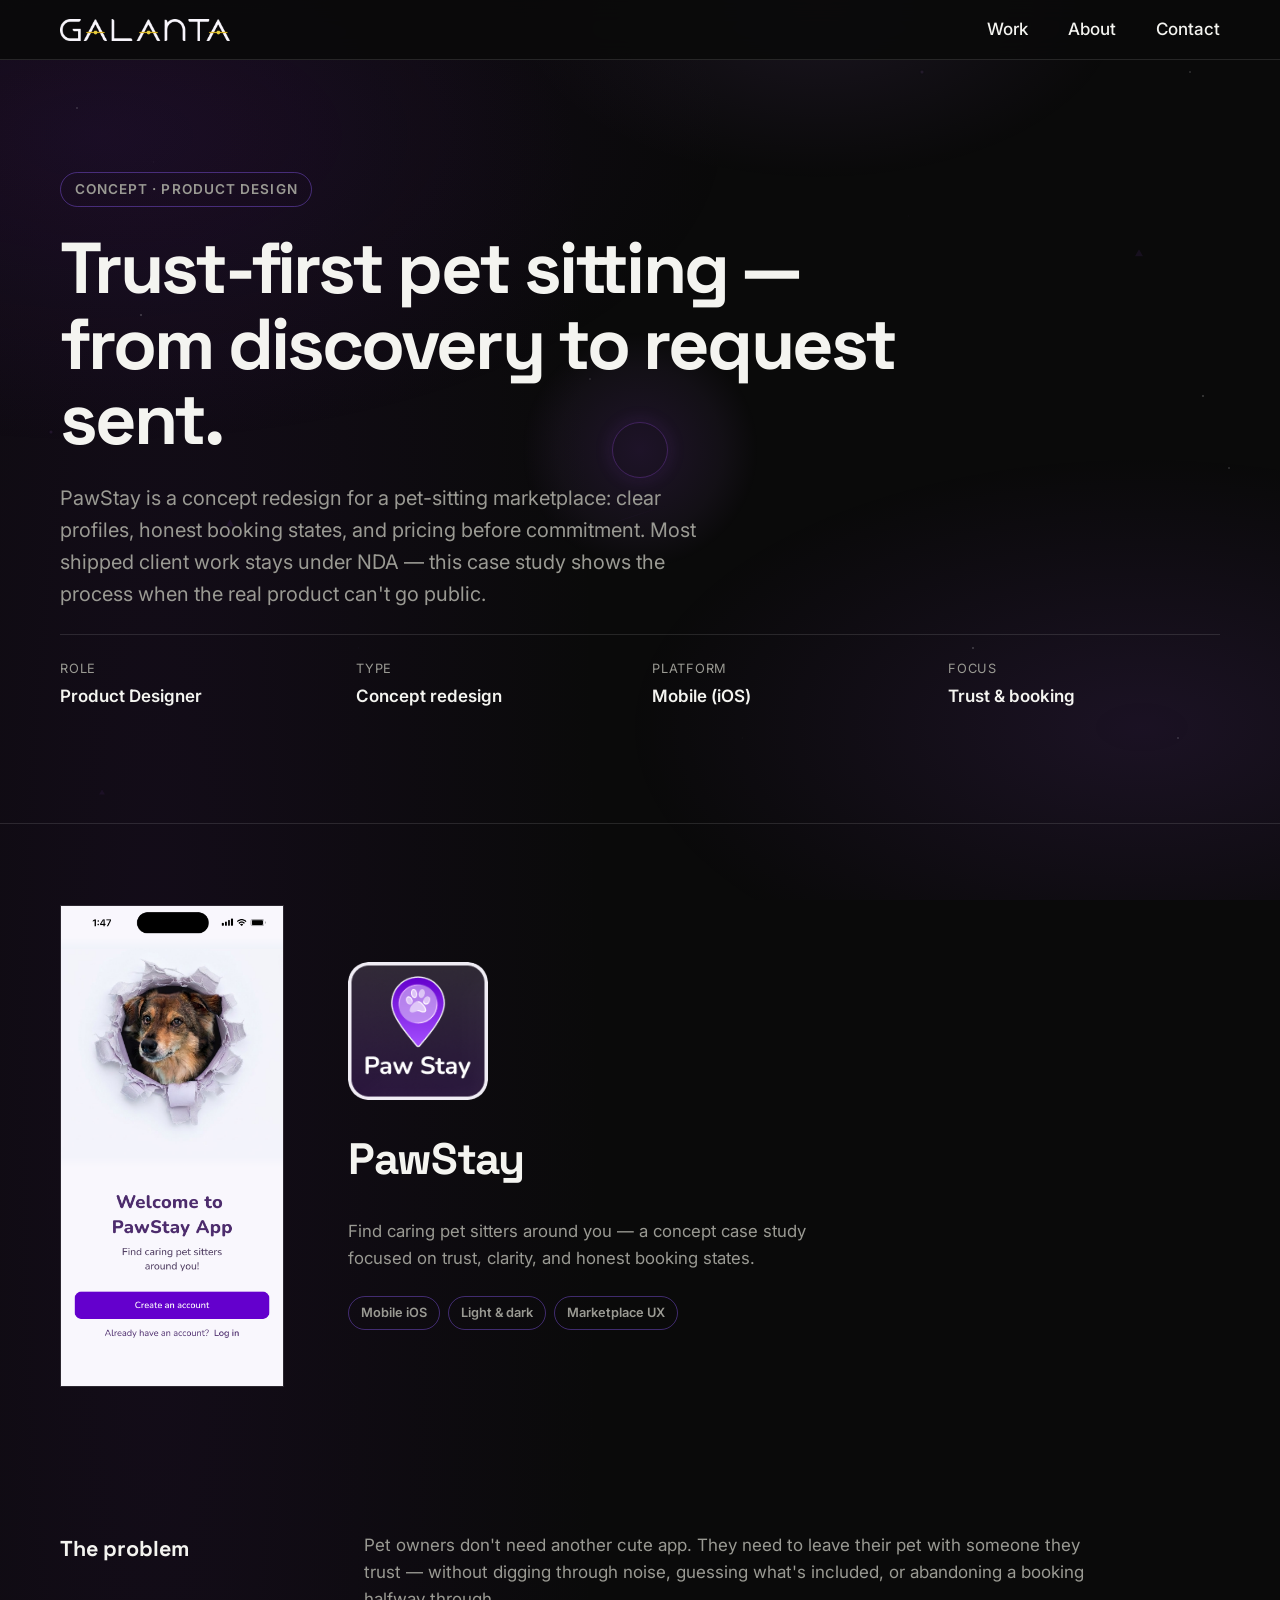
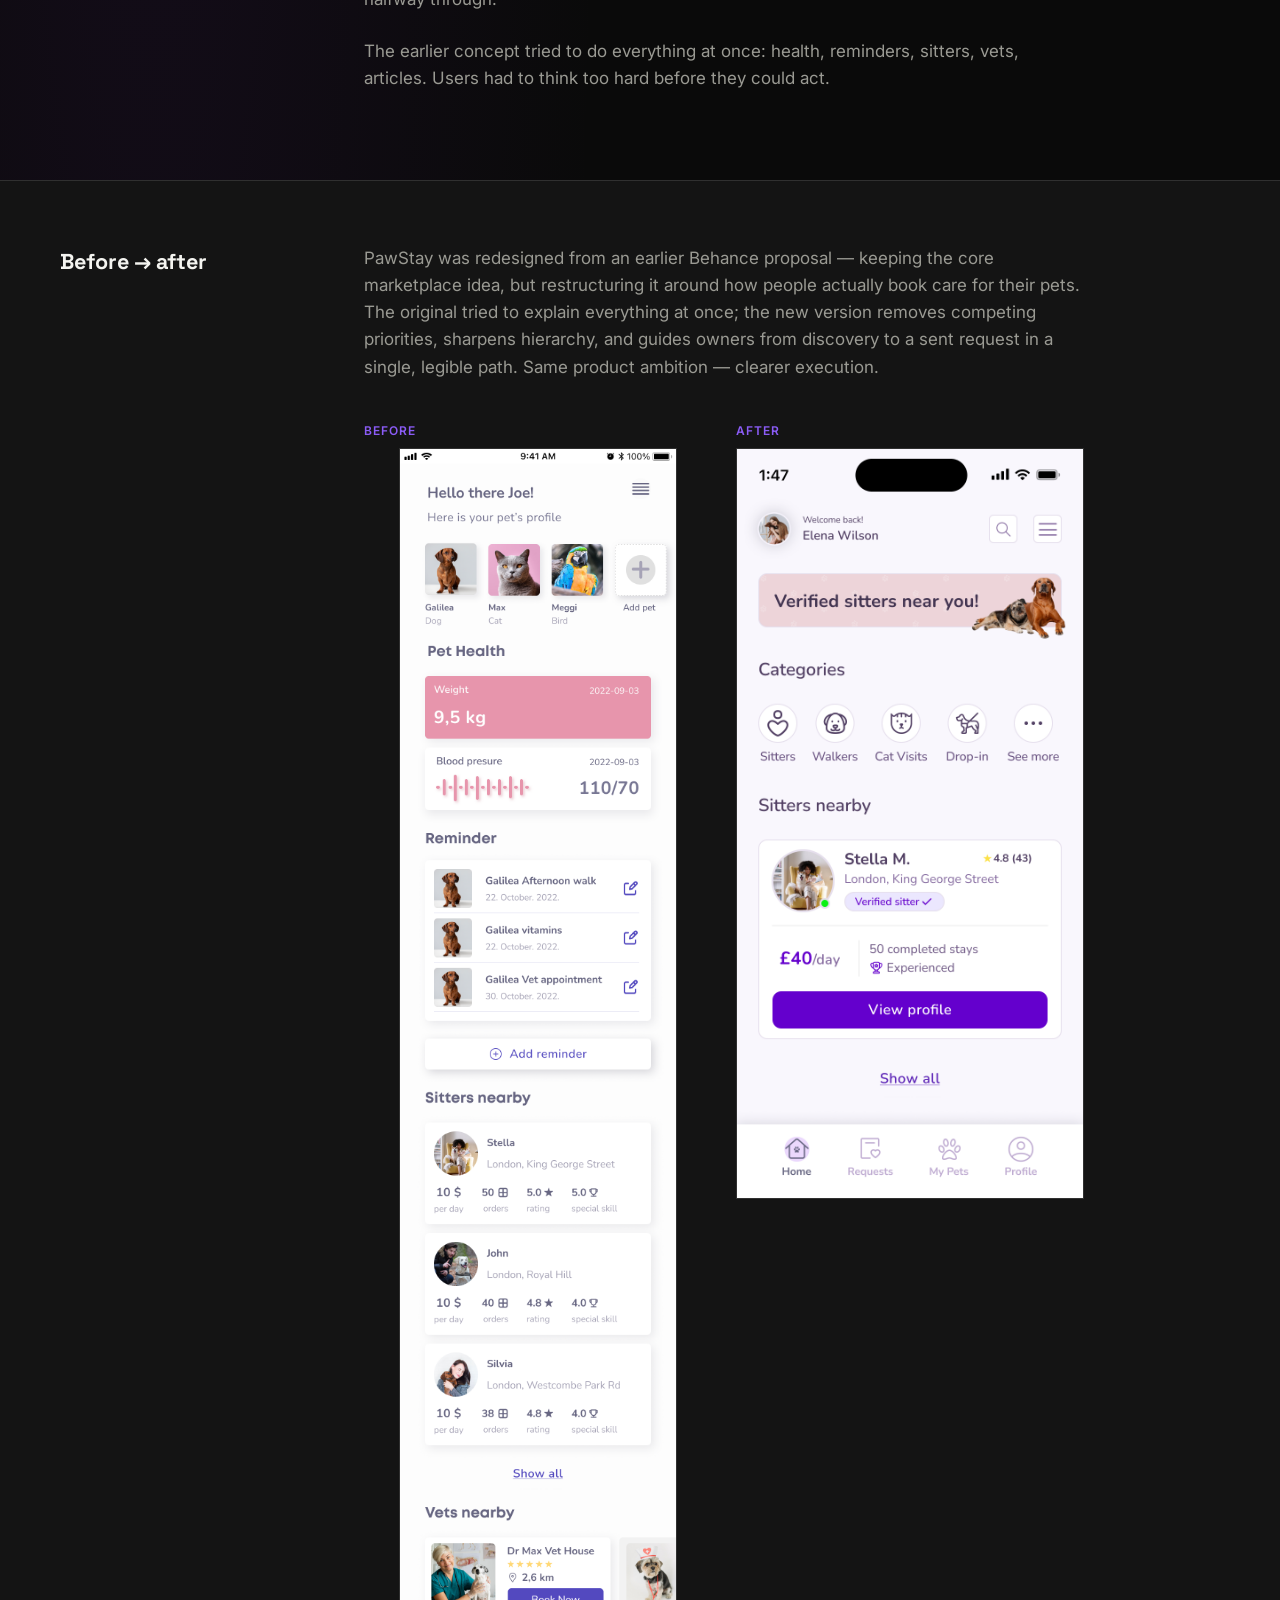
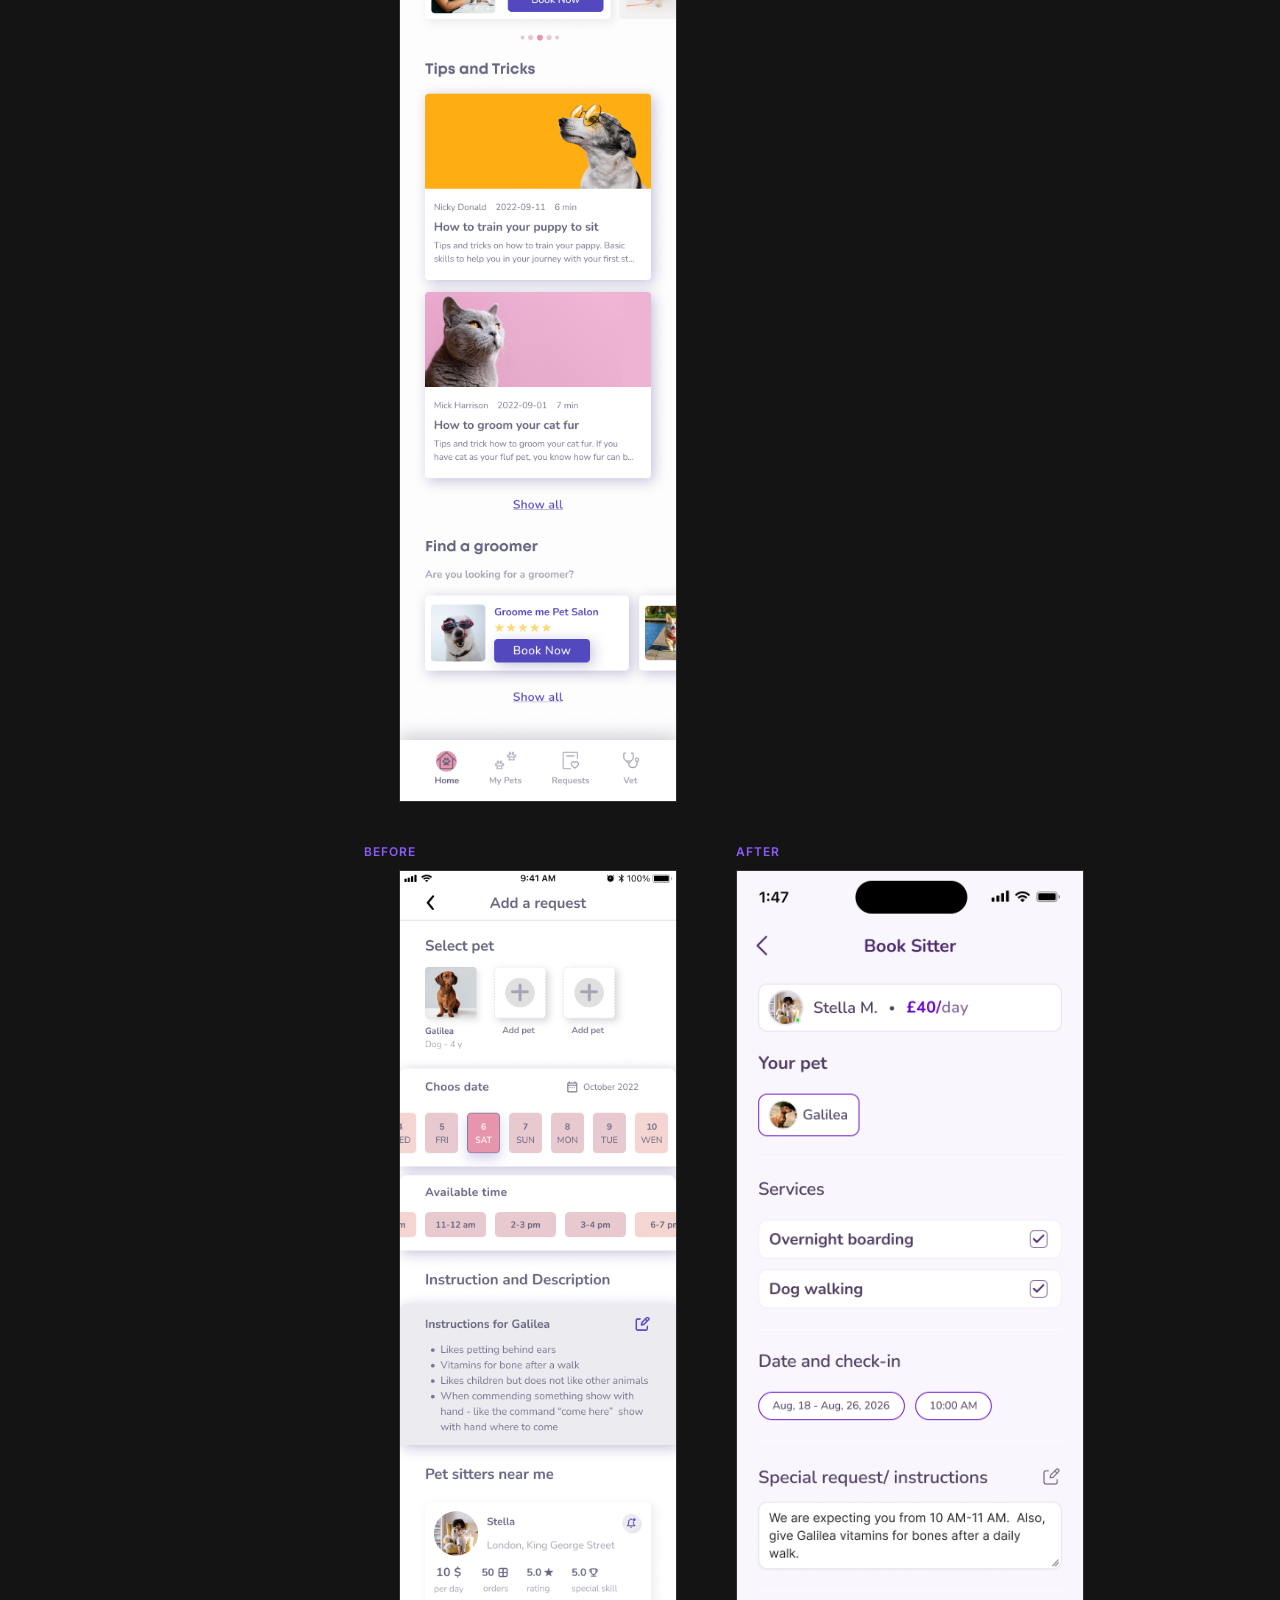
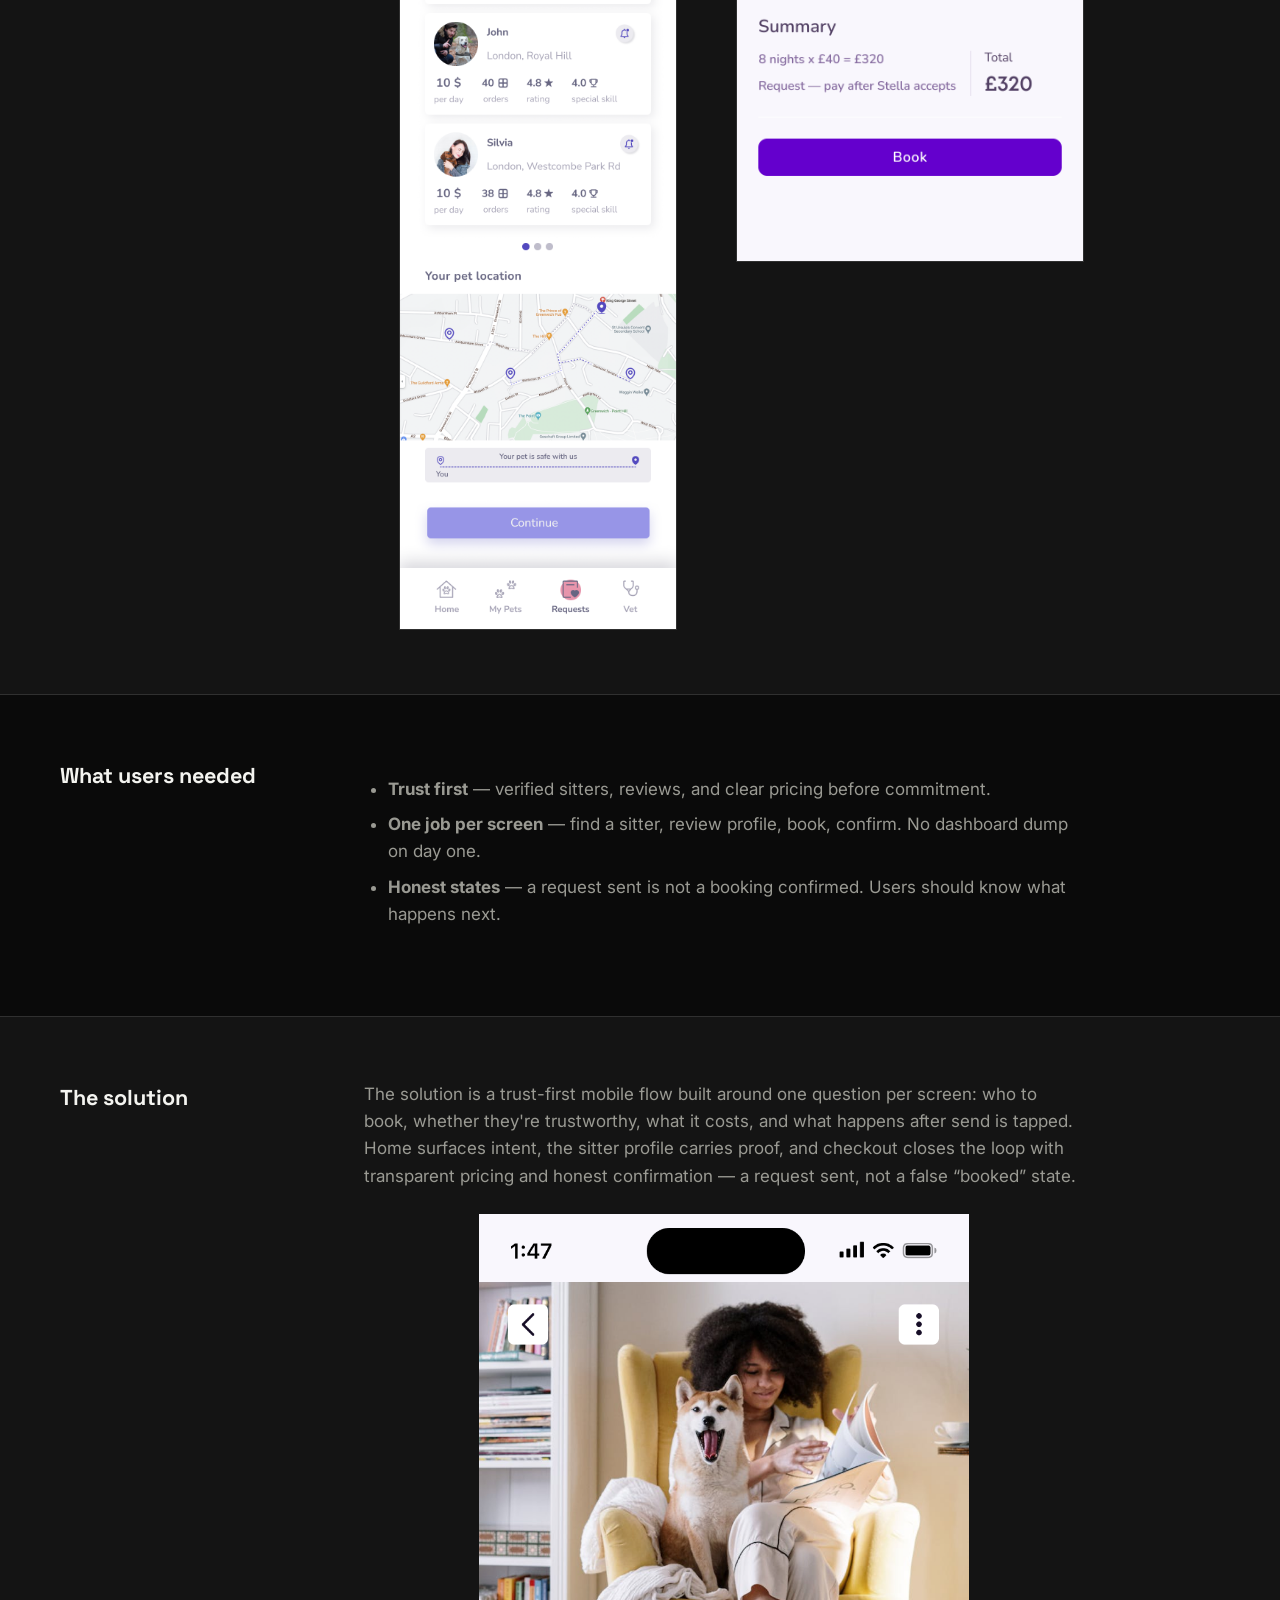
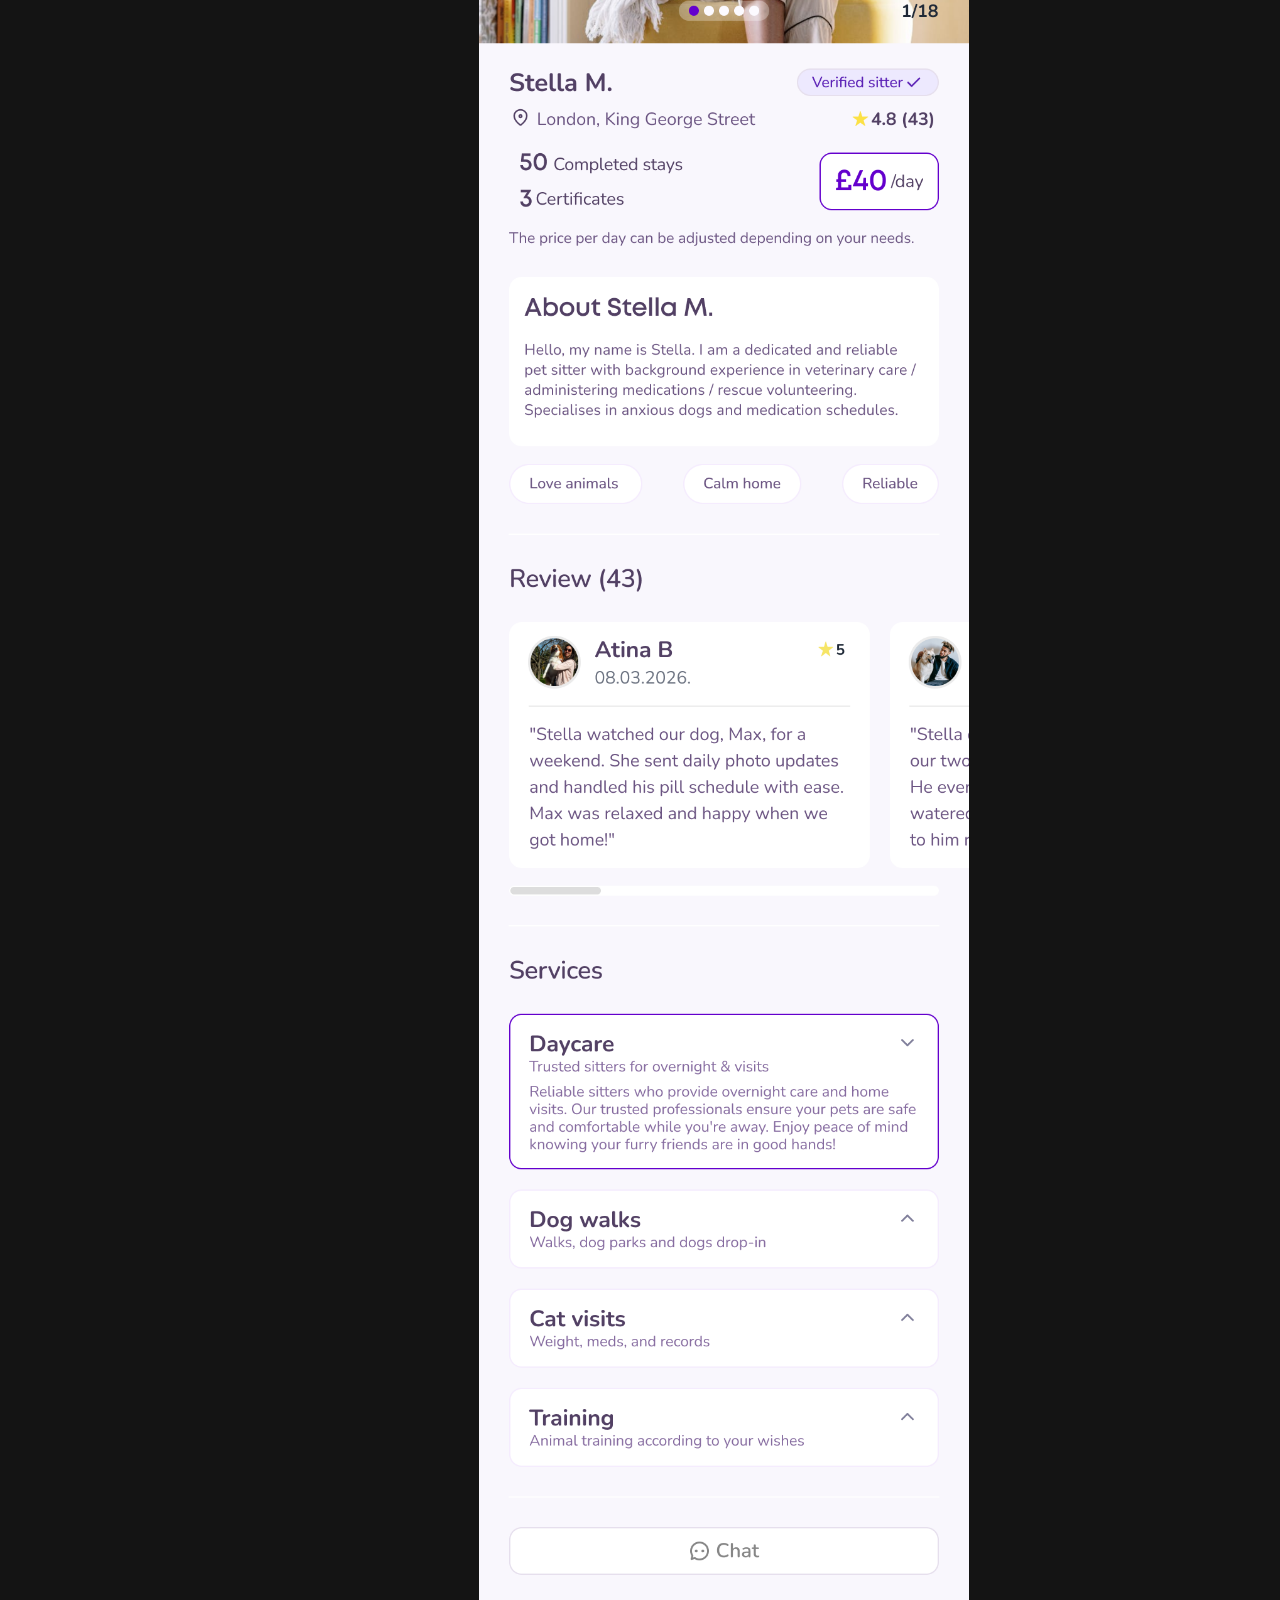
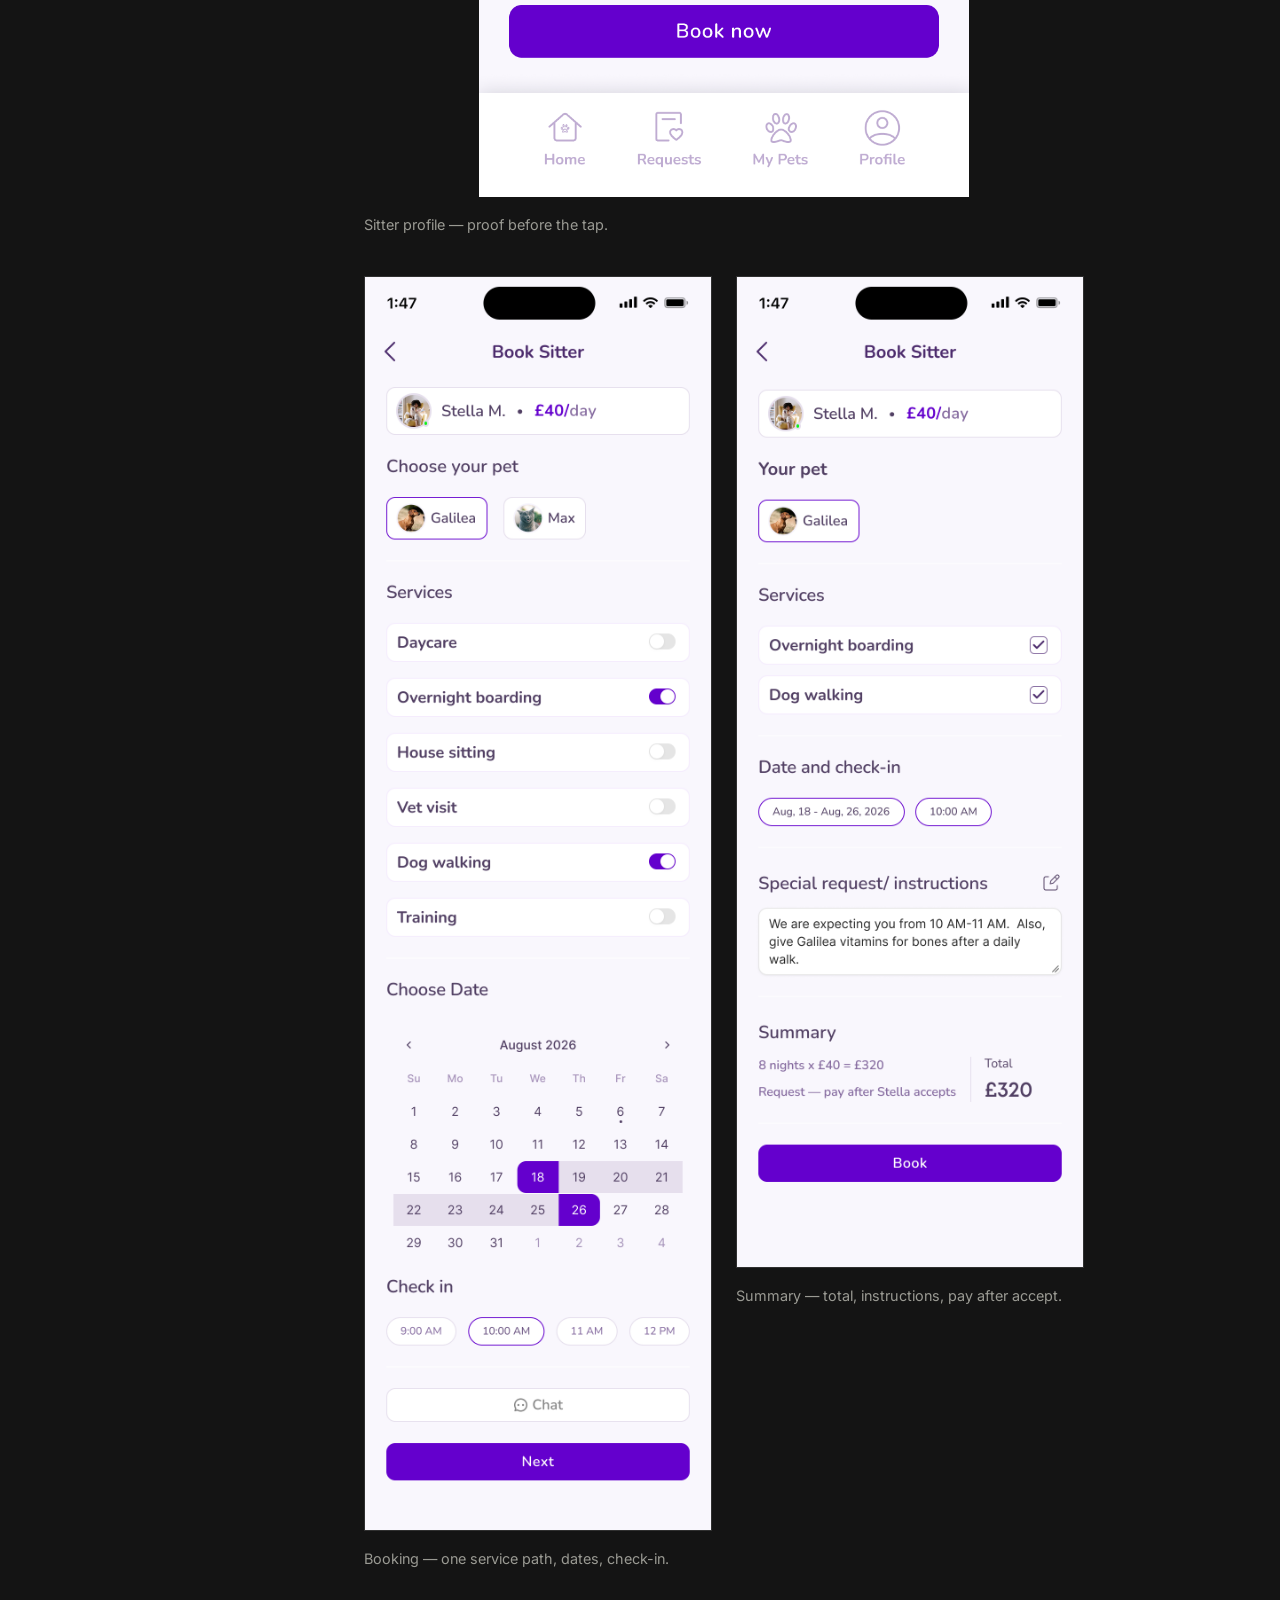
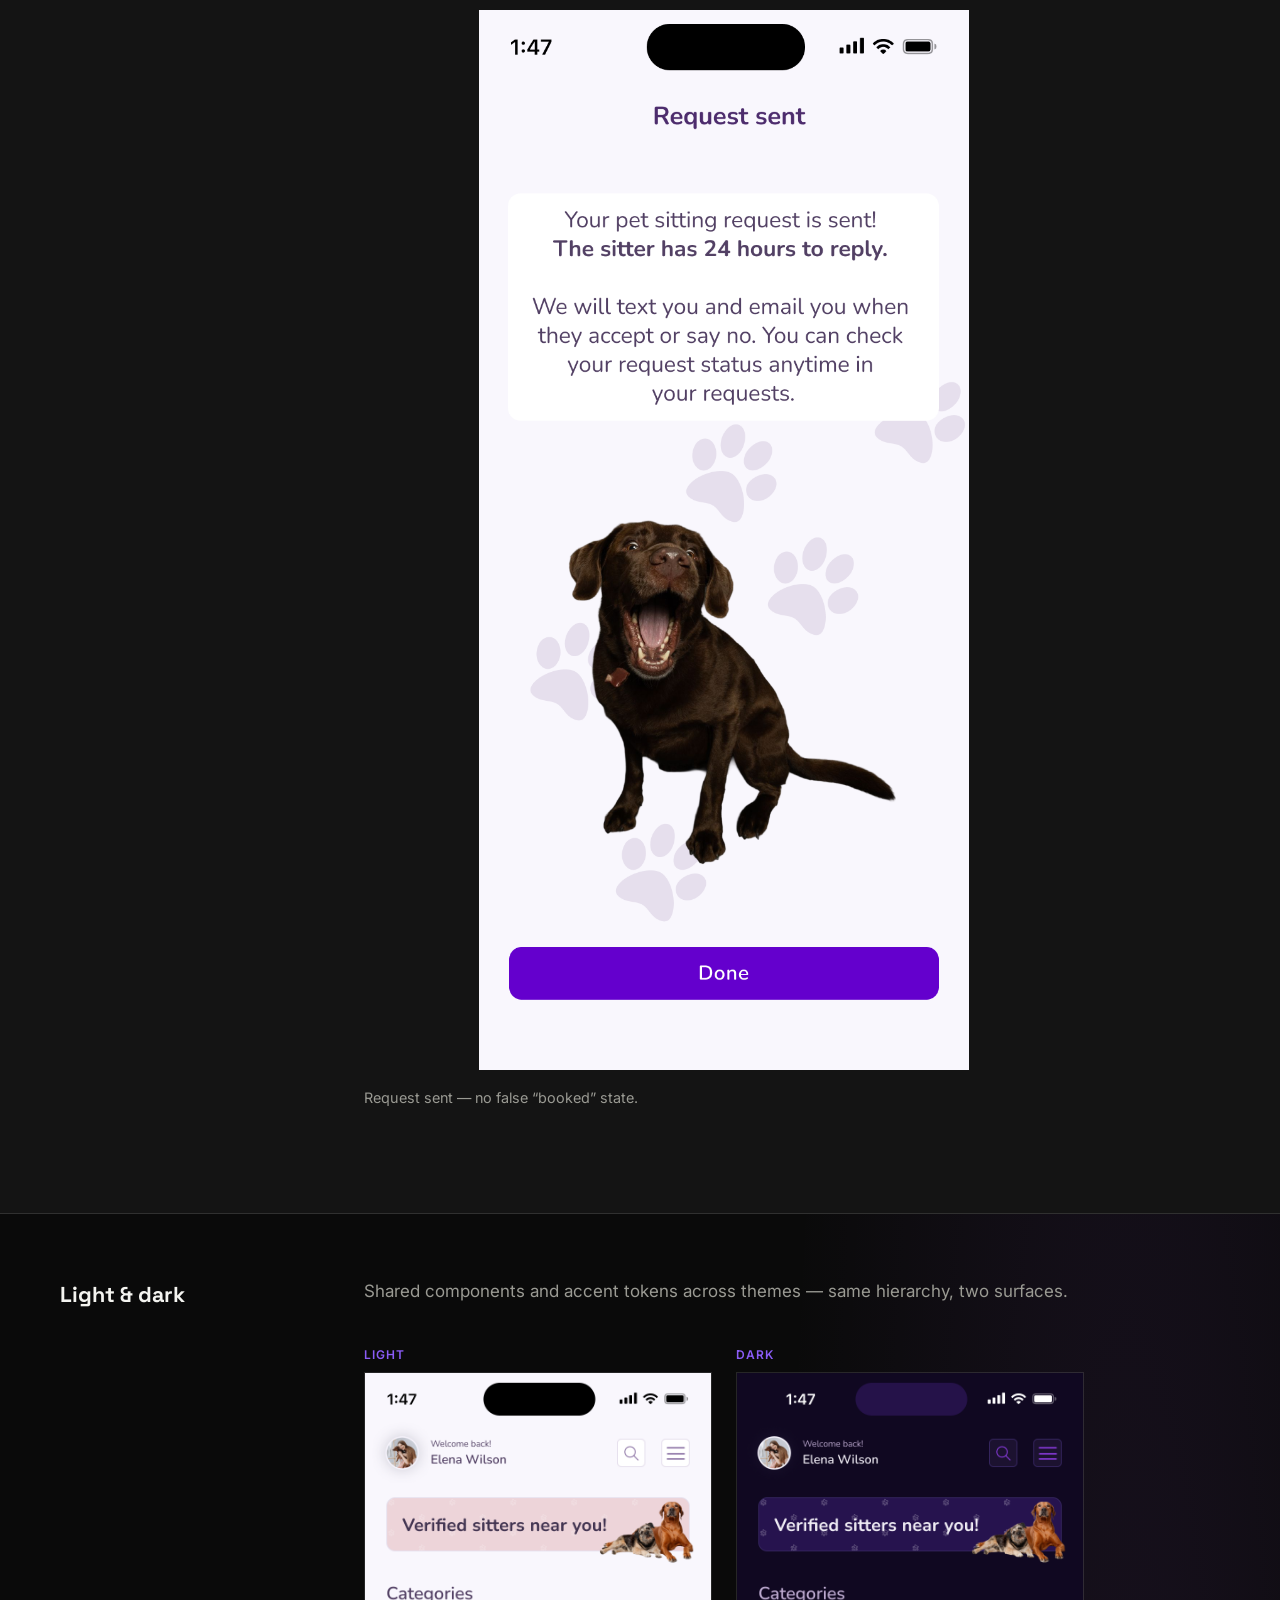
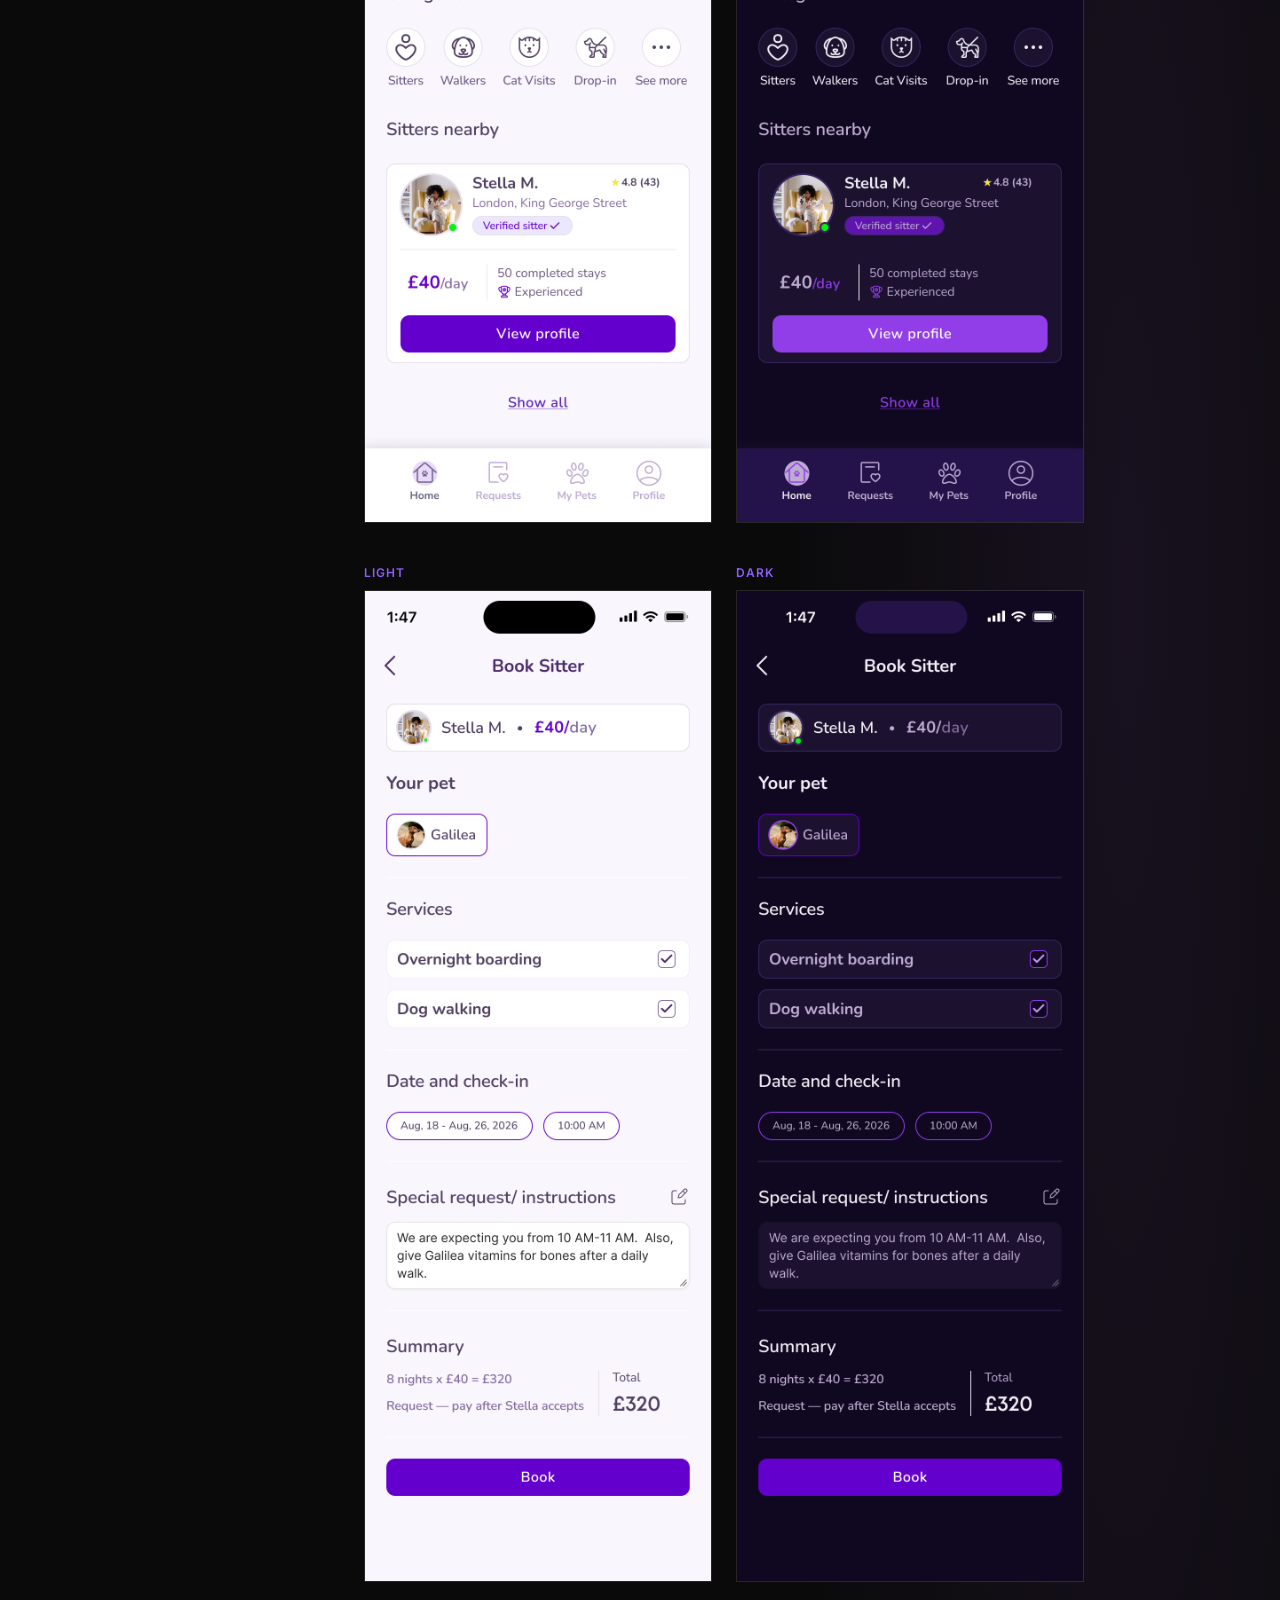
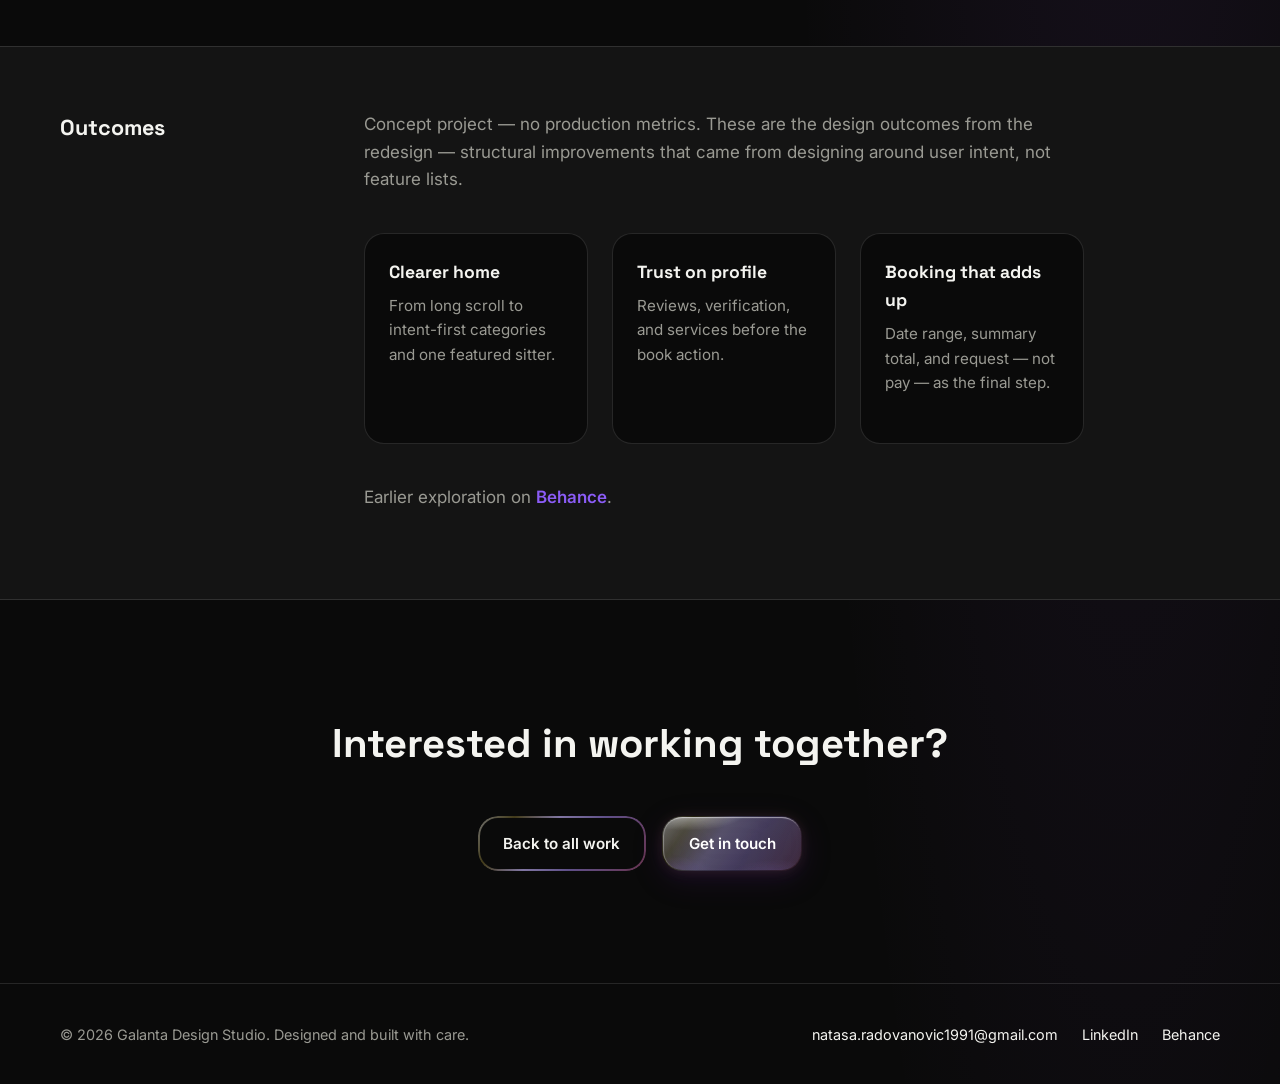
==== commit ed8ed346: "Refine glass primary, pill outlines, and contact email CTA. Make the primary button more glass-like," ====
--- a/cases/pawstay.html
+++ b/cases/pawstay.html
@@ -10,7 +10,7 @@
   <link rel="preconnect" href="https://fonts.googleapis.com">
   <link rel="preconnect" href="https://fonts.gstatic.com" crossorigin>
   <link href="https://fonts.googleapis.com/css2?family=Inter:wght@400;500;600&family=Space+Grotesk:wght@500;700&display=swap" rel="stylesheet">
-  <link rel="stylesheet" href="../assets/css/styles.css?v=5">
+  <link rel="stylesheet" href="../assets/css/styles.css?v=30">
   <link rel="stylesheet" href="../assets/css/effects.css">
   <link rel="stylesheet" href="../assets/css/case.css?v=8">
 </head>
--- a/assets/css/styles.css
+++ b/assets/css/styles.css
@@ -18,7 +18,14 @@
   --gradient-accent: linear-gradient(168deg, #8766f2 0%, #7c3aed 52%, #7340e6 100%);
   --gradient-accent-hover: linear-gradient(168deg, #9474f4 0%, #8452ee 52%, #7c3aed 100%);
   --gradient-accent-text: linear-gradient(120deg, #ede9fe 0%, #c4b5fd 38%, #a78bfa 72%, #9333ea 100%);
-  --gradient-pill-outline: linear-gradient(120deg, #f5e6b8 0%, #edd896 12%, #ede9fe 22%, #c4b5fd 38%, #a78bfa 72%, #9333ea 100%);
+  --gradient-pill-outline: linear-gradient(
+    132deg,
+    rgba(255, 255, 255, 0.28) 0%,
+    rgba(253, 224, 71, 0.12) 12%,
+    rgba(196, 181, 253, 0.44) 38%,
+    rgba(167, 139, 250, 0.4) 62%,
+    rgba(139, 92, 246, 0.36) 100%
+  );
   --gradient-nda-outline: linear-gradient(
     132deg,
     rgba(255, 255, 255, 0.3) 0%,
@@ -28,8 +35,8 @@
     rgba(167, 139, 250, 0.4) 72%,
     rgba(244, 114, 182, 0.3) 100%
   );
-  --glass-blur: blur(24px) saturate(185%);
-  --glass-primary-bg: rgba(255, 255, 255, 0.09);
+  --glass-blur: blur(28px) saturate(195%);
+  --glass-primary-bg: rgba(255, 255, 255, 0.05);
   --gradient-outline: linear-gradient(
     125deg,
     rgba(255, 255, 255, 0.42) 0%,
@@ -171,13 +178,13 @@
   background-clip: padding-box, border-box;
   -webkit-background-clip: padding-box, border-box;
   box-shadow:
-    inset 0 2px 1px -1px rgba(253, 224, 71, 0.2),
-    inset 2px 0 1px -1px rgba(255, 255, 255, 0.3),
-    inset 0 -1px 1px -1px rgba(255, 255, 255, 0.12),
-    inset -1px 0 1px -1px rgba(255, 255, 255, 0.08),
-    0 0 16px rgba(251, 191, 36, 0.1),
-    0 8px 32px rgba(88, 28, 135, 0.2),
-    0 4px 18px rgba(236, 72, 153, 0.05);
+    inset 0 2px 1px -1px rgba(255, 255, 255, 0.52),
+    inset 2px 0 1px -1px rgba(255, 255, 255, 0.34),
+    inset 0 -1px 1px -1px rgba(255, 255, 255, 0.1),
+    inset -1px 0 1px -1px rgba(255, 255, 255, 0.06),
+    0 0 14px rgba(251, 191, 36, 0.08),
+    0 8px 32px rgba(88, 28, 135, 0.18),
+    0 4px 18px rgba(139, 92, 246, 0.08);
 }
 
 .button--primary::before {
@@ -188,16 +195,14 @@
   border-radius: inherit;
   pointer-events: none;
   background:
-    radial-gradient(ellipse 52% 42% at 82% 105%, rgba(244, 114, 182, 0.14), transparent 58%),
-    radial-gradient(ellipse 46% 38% at 10% 95%, rgba(56, 189, 248, 0.12), transparent 55%),
-    radial-gradient(ellipse 72% 58% at 18% -8%, rgba(255, 255, 255, 0.4), transparent 58%),
+    radial-gradient(ellipse 52% 42% at 82% 105%, rgba(167, 139, 250, 0.12), transparent 58%),
+    radial-gradient(ellipse 46% 38% at 10% 95%, rgba(139, 92, 246, 0.1), transparent 55%),
+    radial-gradient(ellipse 72% 58% at 18% -8%, rgba(255, 255, 255, 0.48), transparent 58%),
     linear-gradient(
       148deg,
-      rgba(255, 255, 255, 0.16) 0%,
-      rgba(196, 181, 253, 0.1) 30%,
-      rgba(96, 165, 250, 0.08) 52%,
-      rgba(236, 72, 153, 0.06) 74%,
-      rgba(139, 92, 246, 0.1) 100%
+      rgba(255, 255, 255, 0.18) 0%,
+      rgba(196, 181, 253, 0.08) 35%,
+      rgba(139, 92, 246, 0.06) 100%
     );
 }
 
@@ -208,14 +213,13 @@
   z-index: -1;
   border-radius: inherit;
   pointer-events: none;
-  opacity: 0.28;
+  opacity: 0.22;
   mix-blend-mode: soft-light;
   background: linear-gradient(
     112deg,
     transparent 0%,
-    rgba(56, 189, 248, 0.22) 26%,
-    rgba(192, 132, 252, 0.28) 48%,
-    rgba(244, 114, 182, 0.22) 70%,
+    rgba(196, 181, 253, 0.2) 30%,
+    rgba(167, 139, 250, 0.24) 55%,
     transparent 100%
   );
 }
@@ -223,18 +227,18 @@
 .button--primary:hover {
   color: #fff;
   background:
-    linear-gradient(rgba(255, 255, 255, 0.12), rgba(255, 255, 255, 0.12)) padding-box,
+    linear-gradient(rgba(255, 255, 255, 0.09), rgba(255, 255, 255, 0.09)) padding-box,
     var(--gradient-outline-primary) border-box;
   background-clip: padding-box, border-box;
   -webkit-background-clip: padding-box, border-box;
   box-shadow:
-    inset 0 2px 1px -1px rgba(253, 224, 71, 0.28),
-    inset 2px 0 1px -1px rgba(255, 255, 255, 0.38),
-    inset 0 -1px 1px -1px rgba(255, 255, 255, 0.14),
-    inset -1px 0 1px -1px rgba(255, 255, 255, 0.1),
-    0 0 22px rgba(251, 191, 36, 0.14),
-    0 10px 40px rgba(109, 40, 217, 0.24),
-    0 4px 16px rgba(236, 72, 153, 0.07);
+    inset 0 2px 1px -1px rgba(255, 255, 255, 0.58),
+    inset 2px 0 1px -1px rgba(255, 255, 255, 0.4),
+    inset 0 -1px 1px -1px rgba(255, 255, 255, 0.12),
+    inset -1px 0 1px -1px rgba(255, 255, 255, 0.08),
+    0 0 18px rgba(251, 191, 36, 0.1),
+    0 10px 40px rgba(109, 40, 217, 0.22),
+    0 4px 16px rgba(139, 92, 246, 0.1);
 }
 
 .button--secondary {
@@ -876,26 +880,26 @@
   color: var(--color-muted);
   font-size: 1.2rem;
   max-width: 540px;
-  margin: 0 auto var(--space-md);
-}
-
-.contact__email {
-  display: inline-block;
-  font-family: 'Clash Display', var(--font-display), sans-serif;
-  font-size: clamp(1.15rem, 4.5vw, 2.5rem);
-  font-weight: 700;
-  background: var(--gradient-accent-text);
-  -webkit-background-clip: text;
-  background-clip: text;
-  -webkit-text-fill-color: transparent;
-  color: transparent;
+  margin: 0 auto var(--space-lg);
+}
+
+.contact__actions {
+  display: flex;
+  flex-direction: column;
+  align-items: center;
+  gap: var(--space-sm);
   margin-bottom: var(--space-lg);
-  word-break: break-word;
-  transition: filter 0.2s ease;
-}
-
-.contact__email:hover {
-  filter: brightness(1.12);
+}
+
+.contact__email-btn {
+  font-size: 1rem;
+}
+
+.contact__email-address {
+  margin: 0;
+  font-size: 0.95rem;
+  color: var(--color-muted);
+  user-select: all;
 }
 
 .contact__socials {
